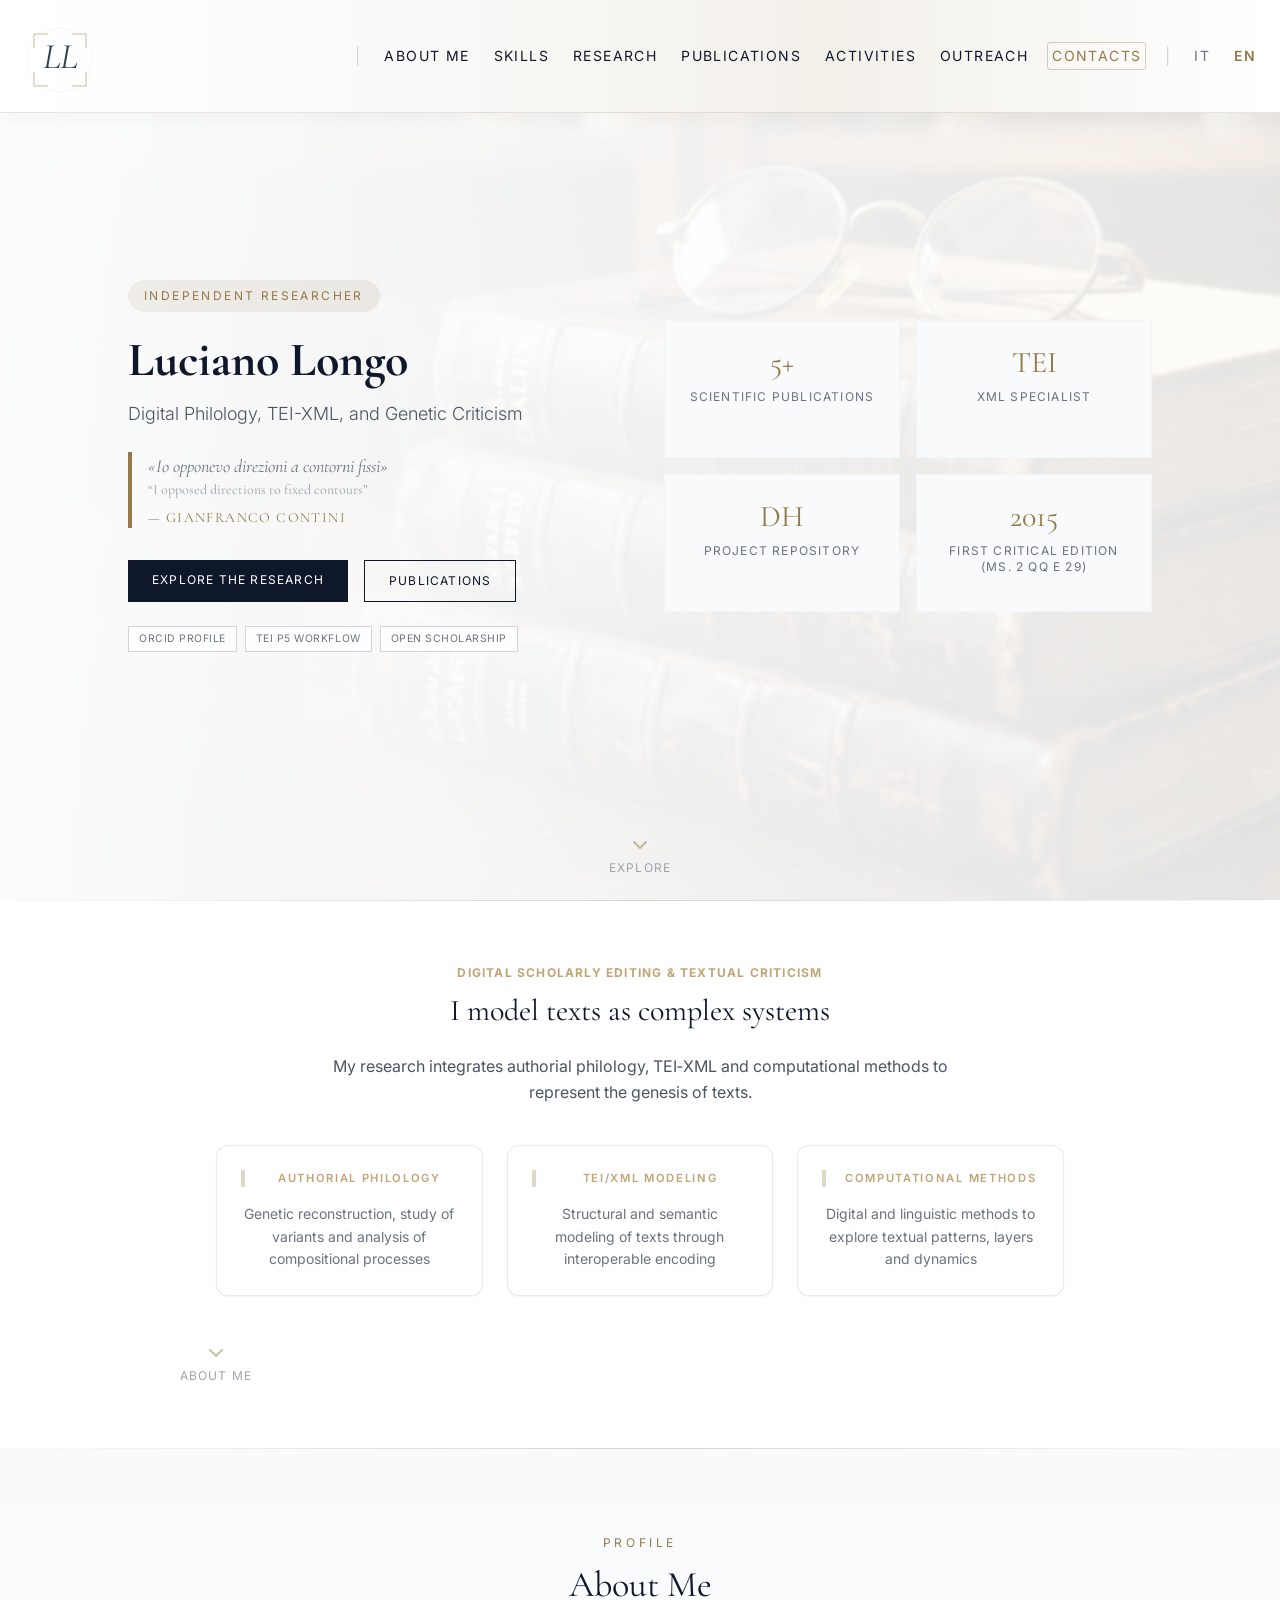
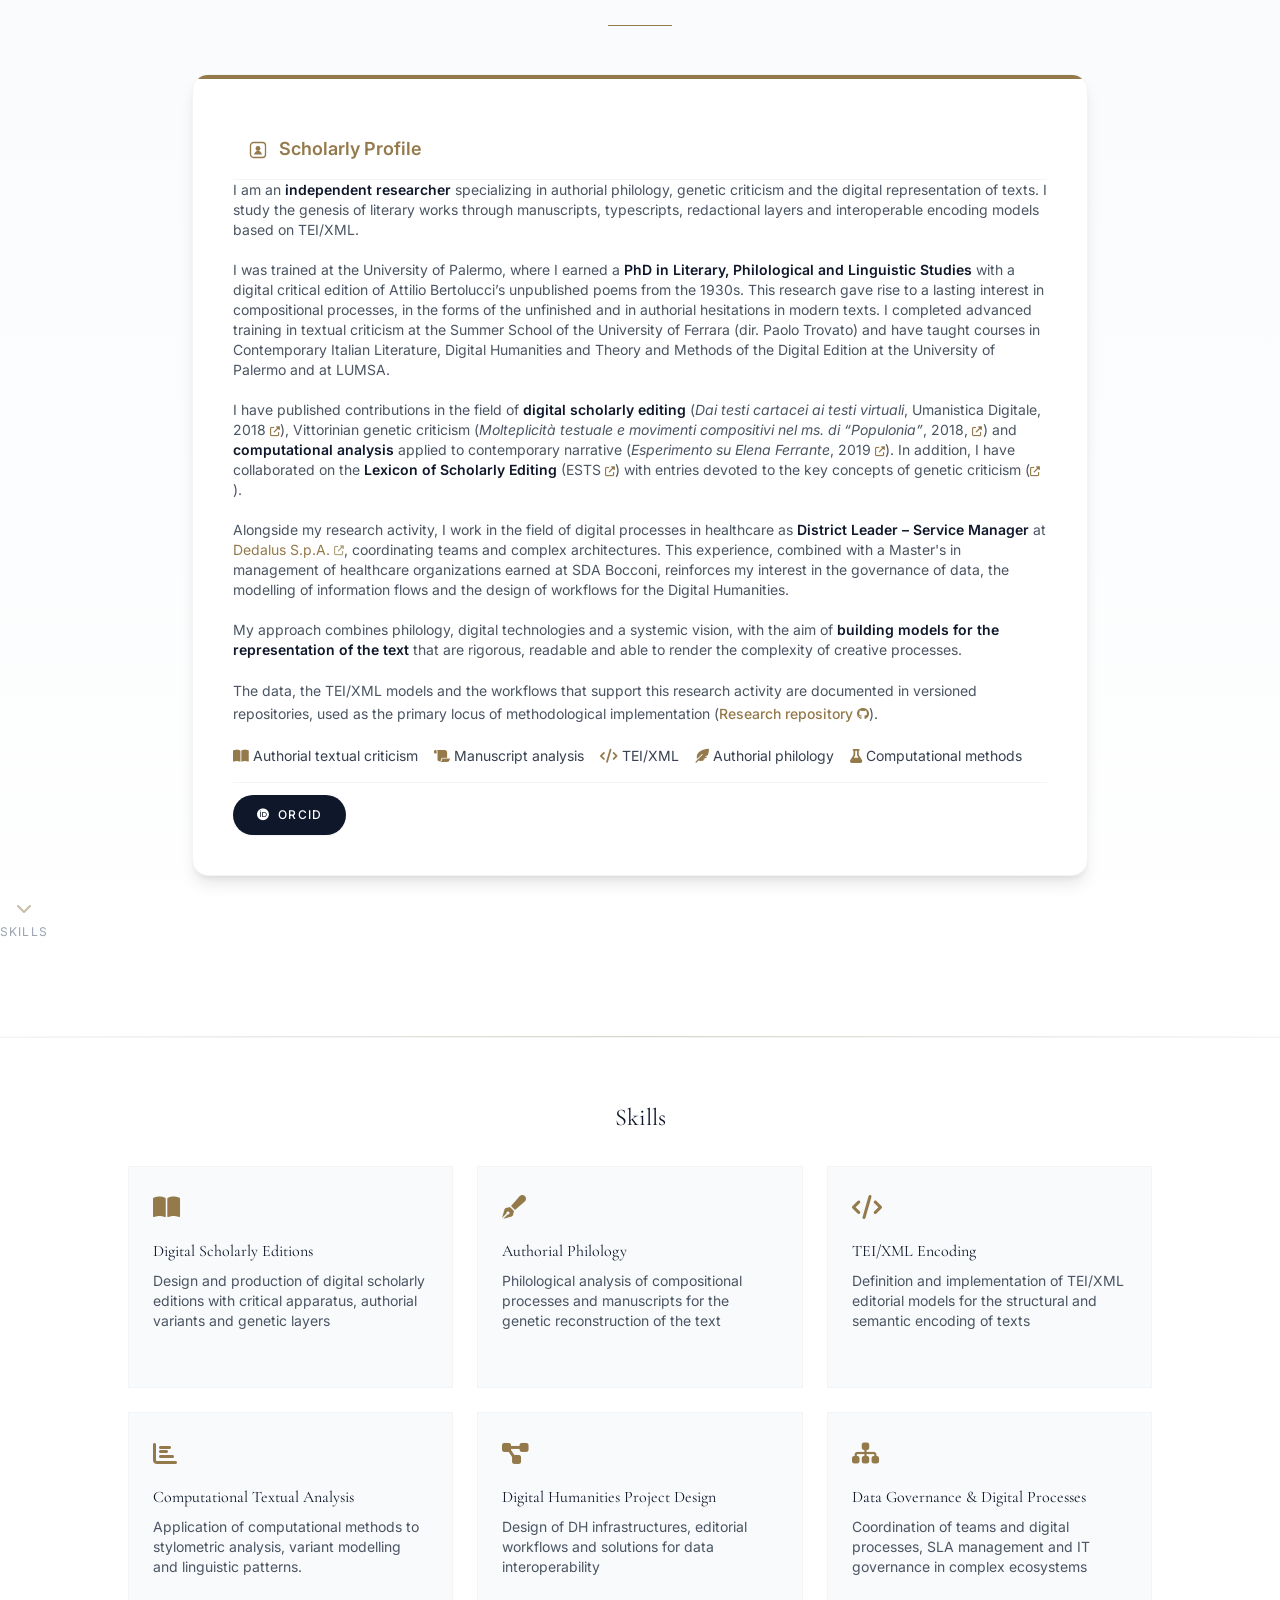
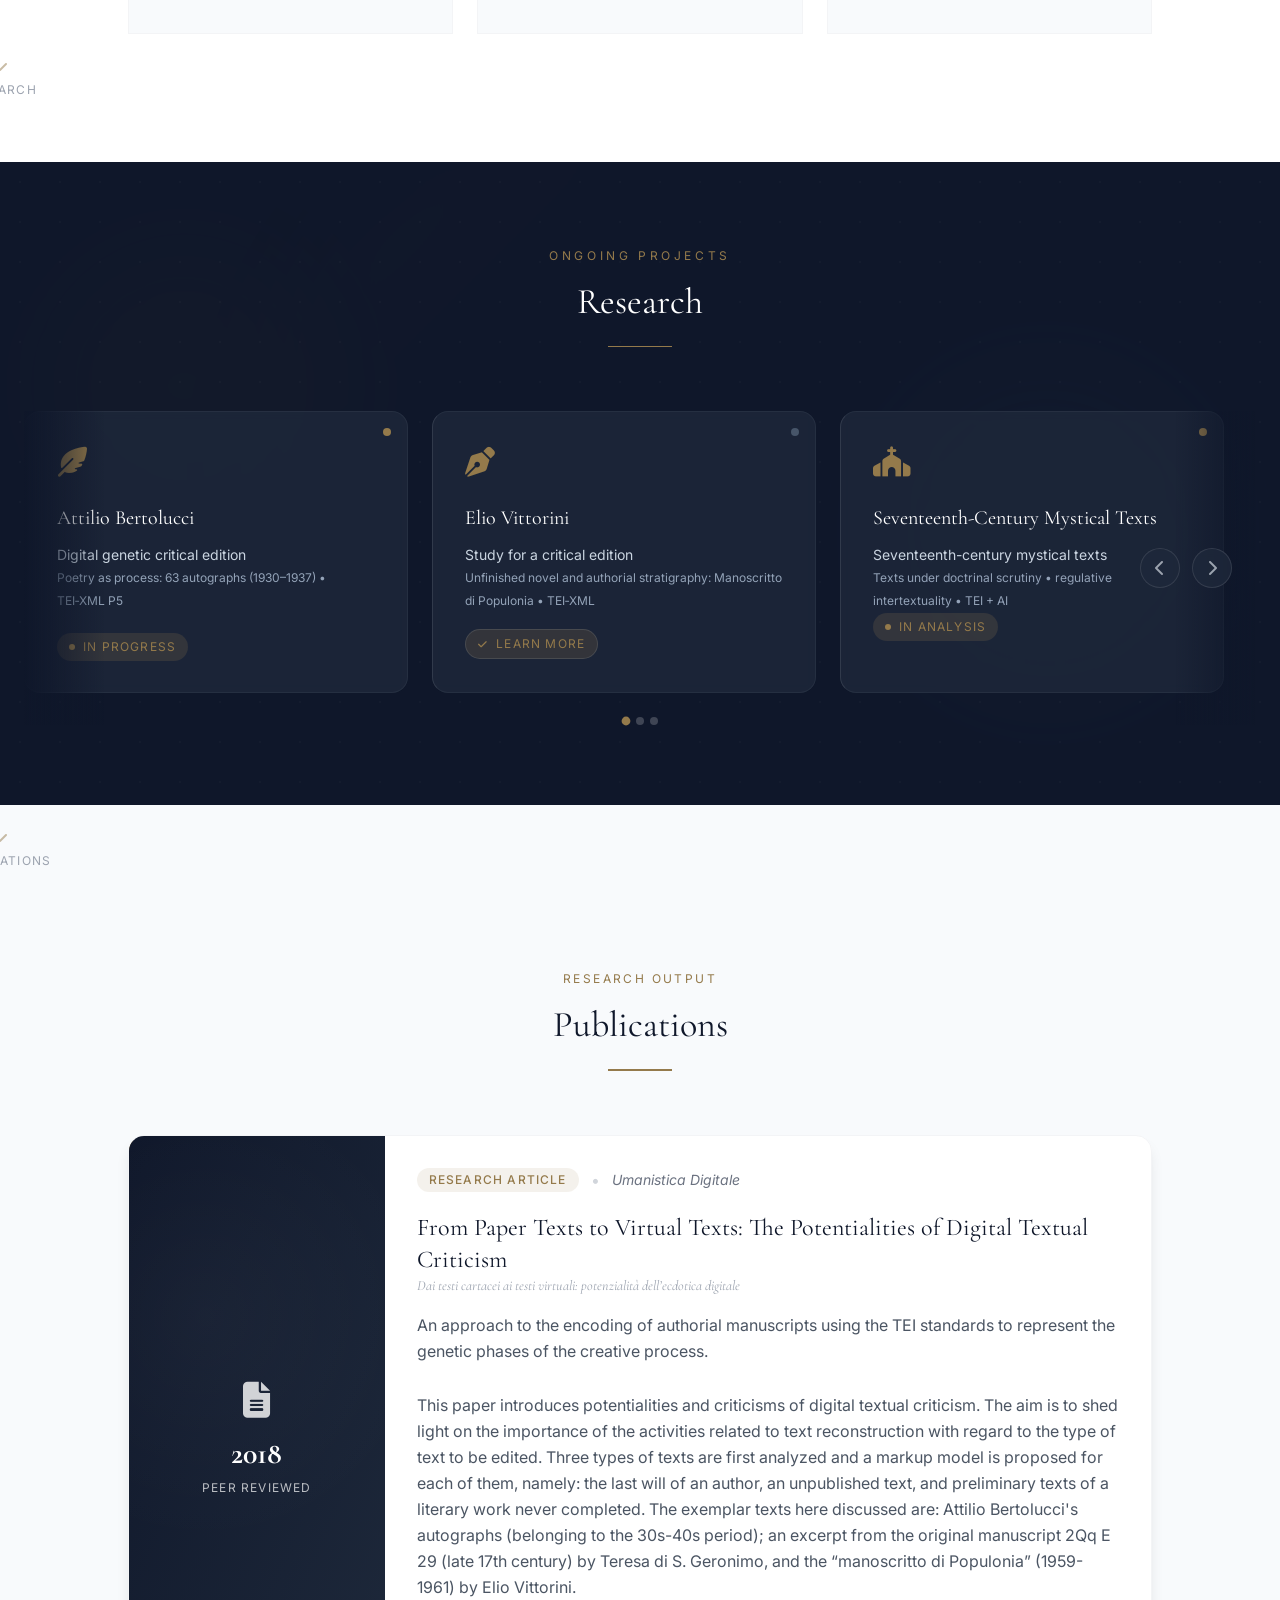
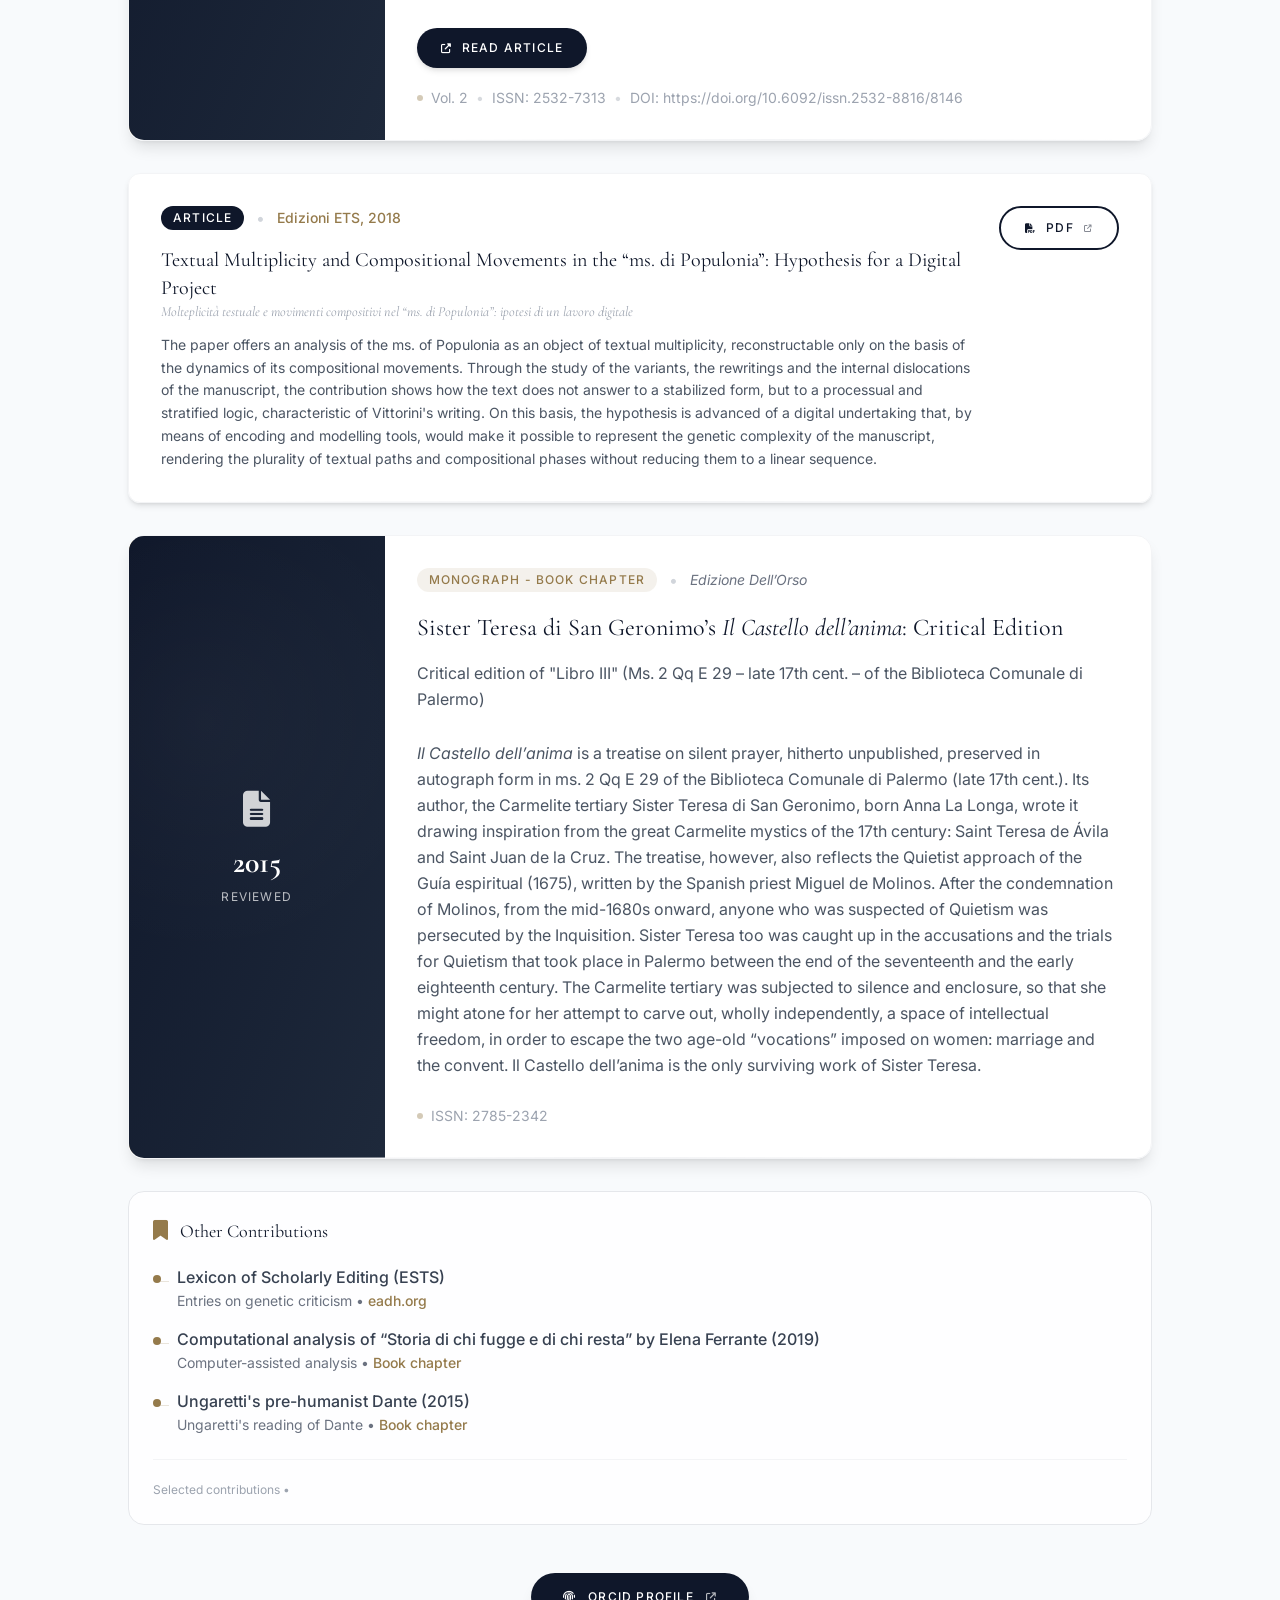
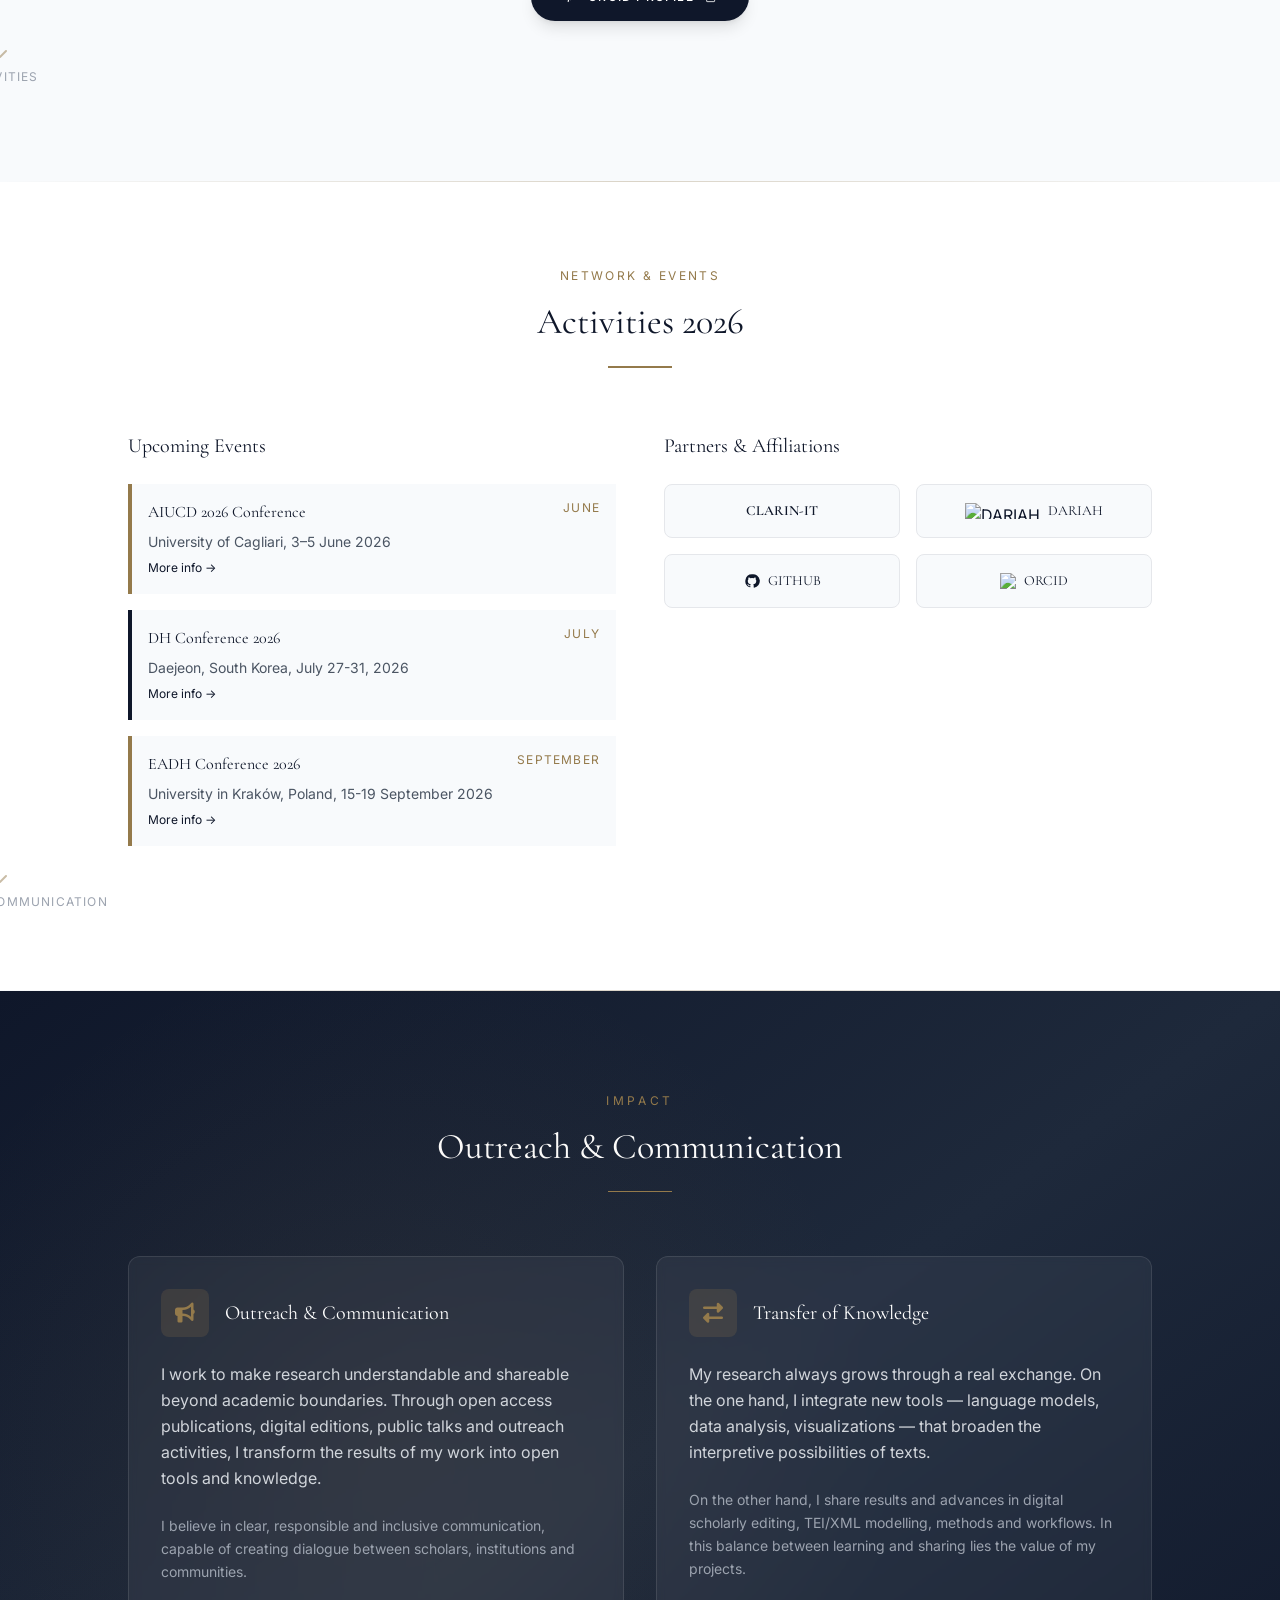
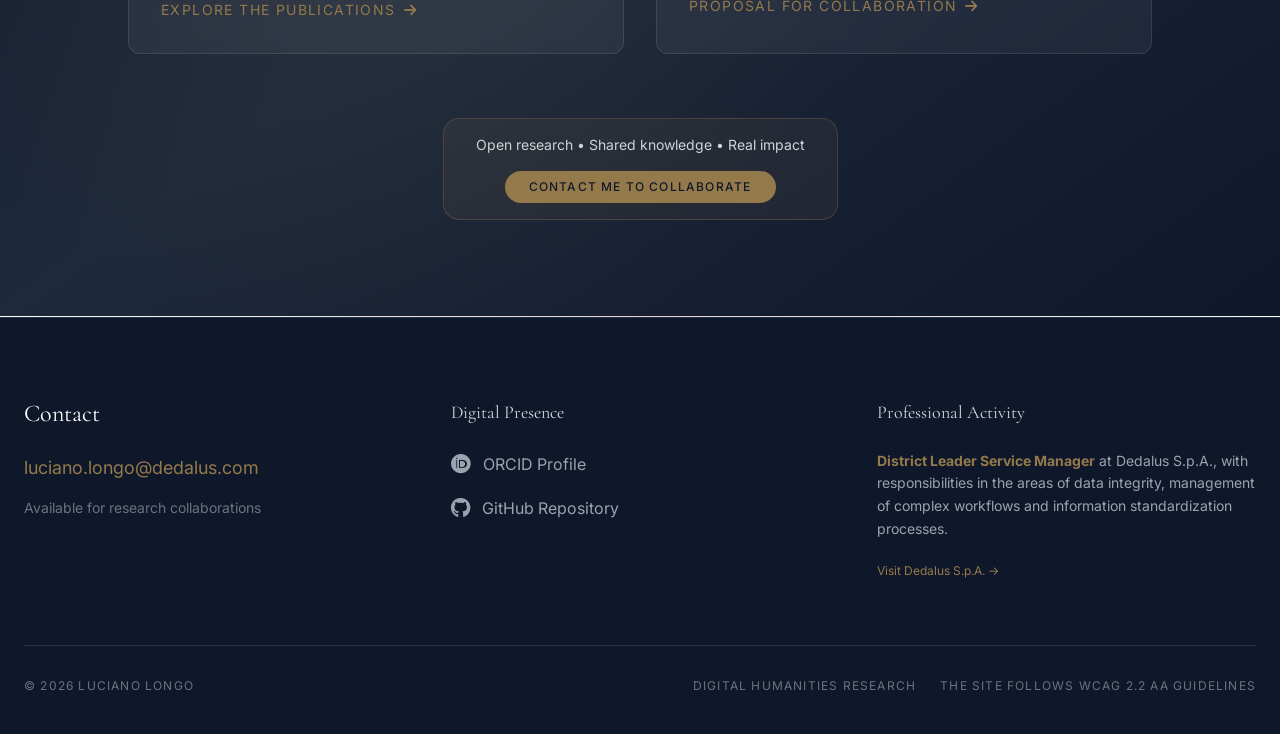
==== index.html @ 52b53ab6 "Rename index-en.html to index.html" ====
<!DOCTYPE html>
<html lang="en" class="no-js">

<head>
    <meta charset="UTF-8">
    <!-- SEO/SAIO Base Tags -->
    <meta name="robots" content="index, follow, max-snippet:-1, max-image-preview:large, max-video-preview:-1">
    <meta name="author" content="Luciano Longo">
    <meta name="language" content="en">
    <link rel="alternate" hreflang="it" href="https://luciano-longo77.github.io/it/">
    <link rel="alternate" hreflang="en" href="https://luciano-longo77.github.io/">
    <link rel="alternate" hreflang="x-default" href="https://luciano-longo77.github.io/">

    <meta name="viewport" content="width=device-width, initial-scale=1.0">

    <!-- Favicon / Theme -->
    <link rel="icon" href="favicon.svg" type="image/svg+xml">
    <link rel="icon" href="favicon.svg" sizes="any" type="image/svg+xml">
    <link rel="apple-touch-icon" href="favicon.svg">
    <link rel="manifest" href="site.webmanifest">
    <meta name="theme-color" content="#0f172a">

    <title>Luciano Longo | Digital Scholarly Editing & TEI/XML Research</title>
    <meta name="description"
        content="Independent researcher specializing in digital scholarly editing, genetic criticism, and TEI/XML encoding. Portfolio of research projects in Digital Humanities.">

    <!-- Open Graph / SAIO -->
    <meta property="og:type" content="website">
    <meta property="og:title" content="Luciano Longo | Digital Scholarly Editing & TEI/XML">
    <meta property="og:description"
        content="Independent Researcher in Digital Humanities, Genetic Criticism & TEI/XML Encoding">
    <meta property="og:image" content="https://luciano-longo77.github.io/banner.webp">
    <meta property="og:url" content="https://luciano-longo77.github.io/">
    <meta property="og:locale" content="en_US">
    <meta property="og:locale:alternate" content="it_IT">
    <meta property="og:site_name" content="Luciano Longo Portfolio">
    <meta name="twitter:card" content="summary_large_image">
    <meta name="twitter:title" content="Luciano Longo | Digital Scholarly Editing & TEI/XML">
    <meta name="twitter:description"
        content="Independent Researcher in Digital Humanities, Genetic Criticism & TEI/XML Encoding">
    <meta name="twitter:image" content="https://luciano-longo77.github.io/banner.webp">

    <script type="application/ld+json">
{
  "@context": "https://schema.org",
  "@type": "Person",

  "name": "Luciano Longo",
  "url": "https://luciano-longo77.github.io",
  "email": "luciano.longo@dedalus.com",
  "jobTitle": "Independent Researcher",

  "description": "Independent researcher specializing in digital scholarly editing, TEI/XML modeling, genetic criticism, computational philology, manuscript studies and Digital Humanities project design.",

  "affiliation": {
    "@type": "Organization",
    "name": "Dedalus S.p.A."
  },

  "alumniOf": [
    { "@type": "CollegeOrUniversity", "name": "Università degli Studi di Palermo" },
    { "@type": "CollegeOrUniversity", "name": "SDA Bocconi School of Management" },
    { "@type": "CollegeOrUniversity", "name": "Università degli Studi di Ferrara" }
  ],

  "sameAs": [
    "https://orcid.org/0009-0005-7557-7546",
    "https://github.com/luciano-longo77"
  ],

  "knowsAbout": [
    "Digital Scholarly Editing",
    "Genetic Criticism",
    "Authorial Philology",
    "Textual Variants Analysis",
    "Manuscript Studies",
    "Critical Apparatus Modeling",
    "Diplomatic Transcription",
    "TEI/XML Encoding",
    "TEI Customization (ODD)",
    "TEI Critical Apparatus Module",
    "Digital Philology",
    "Computational Philology",
    "Stemma Codicum Modeling",
    "Text Encoding Interoperability",
    "Textual Scholarship",
    "Textual Criticism",
    "Digital Humanities",
    "Scholarly Editing Workflow Design",
    "Knowledge Representation in Digital Humanities",
    "NLP for Literary Studies",
    "Stylometry",
    "Named Entity Recognition",
    "Topic Modeling",
    "Versioning and Genetic Paths",
    "Ontologies for Literary Analysis",
    "Data Governance",
    "Digital Preservation",
    "Scholarly Communication",
    "Open Science",
    "Research Data Management"
  ],

  "worksFor": {
    "@type": "Organization",
    "name": "Independent Research Portfolio",
    "url": "https://luciano-longo77.github.io"
  },

  "subjectOf": [
    {
      "@type": "CreativeWork",
      "name": "Digital Critical Edition of Attilio Bertolucci's unpublished poems (1930–1937)",
      "about": ["Genetic Criticism", "Poetic Manuscripts", "Authorial Variants", "TEI/XML Encoding"]
    },
    {
      "@type": "CreativeWork",
      "name": "Genetic study of Elio Vittorini's 'Populonia'",
      "about": ["Genetic Criticism", "Italian Literature", "Narrative Drafts", "Variant Analysis"]
    },
    {
      "@type": "CreativeWork",
      "name": "Digital Edition of 17th‑century mystical manuscripts",
      "about": ["Manuscript Studies", "Material Philology", "Glossa Systems", "Censorship Studies", "TEI Critical Apparatus"]
    },
    {
      "@type": "CreativeWork",
      "name": "Geocritical reconstruction of textual spaces in historical narratives",
      "about": ["Digital Mapping", "Geocriticism", "Spatial Humanities", "Semantic Modeling"]
    }
  ]
}
</script>
    <script type="application/ld+json">
{
  "@context": "https://schema.org",
  "@type": "WebSite",
  "name": "Luciano Longo – Digital Scholarly Editing",
  "url": "https://luciano-longo77.github.io",
  "publisher": {
    "@type": "Person",
    "name": "Luciano Longo",
    "url": "https://luciano-longo77.github.io"
  }
}
</script>

    <script type="application/ld+json">
{
  "@context": "https://schema.org",
  "@type": "WebPage",

  "@id": "https://luciano-longo77.github.io/#webpage",
  "url": "https://luciano-longo77.github.io/",

  "name": "Home — Luciano Longo",
  "description": "Homepage of Luciano Longo's portfolio, dedicated to digital scholarly editions, TEI/XML, genetic criticism, authorial philology, computational analysis and Digital Humanities.",

  "inLanguage": "en",

  "isPartOf": {
    "@type": "WebSite",
    "url": "https://luciano-longo77.github.io"
  },

  "about": [
    "Digital Scholarly Editing",
    "TEI/XML",
    "Genetic Criticism",
    "Computational Philology",
    "Digital Humanities"
  ]
}
</script>
    <script type="application/ld+json">
{
  "@context": "https://schema.org",
  "@type": "BreadcrumbList",
  "itemListElement": [
    {
      "@type": "ListItem",
      "position": 1,
      "name": "Home",
      "item": "https://luciano-longo77.github.io/"
    }
  ]
}
</script>
    <!-- Canonical -->
    <link rel="canonical" href="https://luciano-longo77.github.io/">

    <!-- Preconnect e risorse esterne -->
    <link rel="preconnect" href="https://fonts.googleapis.com">
    <link rel="preconnect" href="https://fonts.gstatic.com" crossorigin>
    <link rel="preconnect" href="https://cdnjs.cloudflare.com" crossorigin>

    <link
        href="https://fonts.googleapis.com/css2?family=Cormorant+Garamond:ital,wght@0,400;0,600;1,400&family=Inter:wght@300;400;500;600&display=swap"
        rel="stylesheet">
    <link rel="stylesheet" href="https://cdnjs.cloudflare.com/ajax/libs/font-awesome/6.4.0/css/all.min.css">
    <link rel="stylesheet" href="tailwind.css">
    <script src="script.js" defer></script>
    <link rel="stylesheet" href="styles.css">
</head>

<body class="bg-brand-50 text-brand-900 font-sans antialiased selection:bg-gold selection:text-white">
    <a href="#main-content" class="skip-link">Skip to main content</a>
    <header
        class="fixed w-full top-0 z-50 bg-gradient-to-r from-white via-brand-50 to-white/95 backdrop-blur-md border-b border-gray-100 transition-all duration-300"
        id="navbar">


        <div class="container mx-auto px-6 py-4 flex justify-between items-center">

            
                <a href="#presentation" class="logo-link" aria-label="Luciano Longo — Back to top">
                <div class="fade-in fade-in-1 flex justify-center pt-2">
                    <div class="logo-float">
                        <div class="logo-breathe logo-glow cursor-default group">
                            <svg width="72" height="72" viewBox="0 0 72 72"
                                class="transition-transform duration-700 group-hover:scale-105" role="img"
                                aria-label="Luciano Longo Logo">
                                <!-- Corner accents -->
                                <line x1="10" y1="10" x2="24" y2="10" stroke="#947a4b" stroke-width="0.5"
                                    class="stroke-draw" style="animation-delay: 0.35s;" />
                                <line x1="10" y1="10" x2="10" y2="24" stroke="#947a4b" stroke-width="0.5"
                                    class="stroke-draw" style="animation-delay: 0.45s;" />
                                <line x1="62" y1="10" x2="48" y2="10" stroke="#947a4b" stroke-width="0.5"
                                    class="stroke-draw" style="animation-delay: 0.55s;" />
                                <line x1="62" y1="10" x2="62" y2="24" stroke="#947a4b" stroke-width="0.5"
                                    class="stroke-draw" style="animation-delay: 0.65s;" />
                                <line x1="10" y1="62" x2="24" y2="62" stroke="#947a4b" stroke-width="0.5"
                                    class="stroke-draw" style="animation-delay: 0.75s;" />
                                <line x1="10" y1="62" x2="10" y2="48" stroke="#947a4b" stroke-width="0.5"
                                    class="stroke-draw" style="animation-delay: 0.85s;" />
                                <line x1="62" y1="62" x2="48" y2="62" stroke="#947a4b" stroke-width="0.5"
                                    class="stroke-draw" style="animation-delay: 0.95s;" />
                                <line x1="62" y1="62" x2="62" y2="48" stroke="#947a4b" stroke-width="0.5"
                                    class="stroke-draw" style="animation-delay: 1.05s;" />

                                <!-- LL Text (Ottimizzato per sfondo chiaro) -->
                                <text x="36" y="44" text-anchor="middle" font-family="'Cormorant Garamond', serif"
                                    font-style="italic" font-size="36" fill="#334155" letter-spacing="-0.02em"
                                    style="animation: gentleFade 0.9s 0.55s ease-out forwards;">
                                    LL
                                </text>
                                <circle cx="36" cy="36" r="32" fill="none" stroke="#947a4b" stroke-width="0.28"
                                    opacity="0.28" class="stroke-draw" style="animation-delay: 0.25s;" />
                            </svg>
                        </div>
                    </div>
                </div>
            </a>

            <!--Barra di navigazione-->
            <nav class="hidden md:flex space-x-6 items-center">
               <!-- <a href="entry/entry.html"
                    class="text-xs uppercase tracking-widest text-gray-400 hover:text-gold transition-colors flex items-center gap-2">
                    <i class="fas fa-arrow-left"></i> Enter
                </a> -->
                <span class="text-gray-300">|</span>
                <a href="#chi-sono"
                    class="text-sm uppercase tracking-widest text-brand-900 hover:text-gold transition-colors lux-link">About
                    Me</a>
                <a href="#competenze"
                    class="text-sm uppercase tracking-widest text-gray-600 hover:text-gold transition-colors lux-link">Skills</a>
                <a href="#ricerca"
                    class="text-sm uppercase tracking-widest text-gray-600 hover:text-gold transition-colors lux-link">Research</a>
                <a href="#pubblicazioni"
                    class="text-sm uppercase tracking-widest text-gray-600 hover:text-gold transition-colors lux-link">Publications</a>
                <a href="#attivita"
                    class="text-sm uppercase tracking-widest text-gray-600 hover:text-gold transition-colors lux-link">Activities</a>
                <a href="#outreach"
                    class="text-sm uppercase tracking-widest text-gray-600 hover:text-gold transition-colors lux-link">Outreach</a>

                <a href="#contatti"
                    class="text-sm uppercase tracking-widest nav-contact-outline transition-all">Contacts</a>

                <span class="text-gray-300" aria-hidden="true">|</span>
                <a href="/it/" hreflang="it"
                    class="text-sm uppercase tracking-widest text-gray-500 hover:text-gold transition-colors">IT</a>
                <span class="text-sm uppercase tracking-widest text-gold font-semibold"
                    aria-current="true">EN</span>

            </nav>
            <button id="mobile-menu-btn" class="md:hidden text-brand-900 focus:outline-none" aria-label="Open menu"
                aria-expanded="false">
                <i class="fas fa-bars text-xl"></i>
            </button>
        </div>
        <div id="mobile-menu" class="hidden md:hidden bg-white border-t border-gray-200 absolute w-full">
            <div class="flex flex-col px-6 py-4 space-y-4">
               <!-- <a href="entry/entry.html" class="text-gray-500 hover:text-gold mobile-link flex items-center gap-2">
                    <i class="fas fa-arrow-left text-xs"></i> Pagina introduttiva
                </a> -->
                <a href="#chi-sono" class="text-gray-600 hover:text-gold mobile-link">About Me</a>
                <a href="#competenze" class="text-gray-600 hover:text-gold mobile-link">Skills</a>
                <a href="#ricerca" class="text-gray-600 hover:text-gold mobile-link">Research</a>
                <a href="#pubblicazioni" class="text-gray-600 hover:text-gold mobile-link">Publications</a>
                <a href="#attivita" class="text-gray-600 hover:text-gold mobile-link">Activities</a>
                <a href="#contatti" class="text-gray-600 hover:text-gold mobile-link">Contacts</a>
                <div class="flex gap-4 pt-3 border-t border-gray-100 mt-1">
                    <a href="/it/" hreflang="it" class="text-gray-500 hover:text-gold uppercase text-sm tracking-widest">IT</a>
                    <span class="text-gold font-semibold uppercase text-sm tracking-widest">EN</span>
                </div>
            </div>
        </div>
    </header>

    <main id="main-content">
        <section id="presentation"
            class="relative min-h-[65vh] flex items-center justify-center pt-24 pb-12 overflow-hidden"
            style="background: linear-gradient(to right, rgba(248,250,252,0.95) 0%, rgba(248,250,252,0.75) 40%, rgba(248,250,252,0.4) 100%), url('../banner.webp'), url('../banner.svg'); background-size: cover; background-position: center 35%; background-repeat: no-repeat;">
            <div class="absolute inset-0 bg-white/80 backdrop-blur-[1px] z-0"></div>
            <div class="max-w-5xl mx-auto">
                <div class="grid md:grid-cols-2 gap-12 items-center">
                    <div class="animate-fade-in-up">
                        <div
                            class="inline-block px-4 py-2 bg-gold/10 text-gold text-xs uppercase tracking-[0.2em] mb-6 rounded-full">
                            Independent Researcher
                        </div>
                        <h1 class="text-4xl md:text-5xl font-serif font-bold text-brand-900 mb-4">
                            Luciano Longo
                        </h1>
                        <p class="text-lg text-gray-600 font-light mb-6">
                            Digital Philology, TEI-XML, and Genetic Criticism
                        </p>
                        <blockquote class="text-gray-500 font-serif italic text-lg mb-8 border-l-4 border-gold pl-4">
                            «Io opponevo direzioni a contorni fissi»
                            <span class="block text-sm not-italic normal-case tracking-normal text-gray-400 mt-1">“I opposed directions to fixed contours”</span>
                            <cite class="block text-sm text-gold mt-2 not-italic uppercase tracking-widest">
                                — Gianfranco Contini
                            </cite>
                        </blockquote>
                        <div class="flex flex-wrap gap-4">
                            <a href="#ricerca"
                                class="px-6 py-3 bg-brand-900 text-white hover:bg-gold transition-all duration-300 uppercase tracking-widest text-xs">
                                Explore the research
                            </a>
                            <a href="#pubblicazioni"
                                class="px-6 py-3 border border-brand-900 text-brand-900 hover:bg-brand-900 hover:text-white transition-all duration-300 uppercase tracking-widest text-xs">
                                Publications
                            </a>
                        </div>
                        <div
                            class="mt-6 flex flex-wrap items-center gap-2 text-[0.65rem] uppercase tracking-wider text-gray-500">
                            <span class="px-2.5 py-1 border border-gray-300 bg-white/75">ORCID Profile</span>
                            <span class="px-2.5 py-1 border border-gray-300 bg-white/75">TEI P5 Workflow</span>
                            <span class="px-2.5 py-1 border border-gray-300 bg-white/75">Open scholarship</span>
                        </div>
                    </div>
                    <div class="grid grid-cols-2 gap-4 animate-fade-in-up" style="animation-delay: 0.2s;">
                        <div
                            class="group bg-brand-50 p-6 text-center border border-gray-100 transition-all duration-300 card-dinamica-float">
                            <div class="text-3xl font-serif text-gold mb-2">5+</div>
                            <div class="text-xs uppercase tracking-widest text-gray-500 mb-3">Scientific
                                publications</div>
                            <span
                                class="text-xs font-medium text-goldLight block mt-2 opacity-0 translate-y-1 group-hover:opacity-100 group-hover:translate-y-0 transition-all duration-300 ease-[var(--transition-smooth)] cursor-pointer">

                                <a href="https://orcid.org/0009-0005-7557-7546" target="_blank">Learn more →</a>
                            </span>
                        </div>
                        <div
                            class="bg-brand-50 p-6 text-center border border-gray-100 transition-all duration-300 card-dinamica-glow">
                            <div class="text-3xl font-serif text-gold mb-2">TEI</div>
                            <div class="text-xs uppercase tracking-widest text-gray-500">XML Specialist</div>
                        </div>

                        <div
                            class="group bg-brand-50 p-6 text-center border border-gray-100 transition-all duration-300 card-dinamica-float">
                            <div class="text-3xl font-serif text-gold mb-2">DH</div>
                            <div class="text-xs uppercase tracking-widest text-gray-500 mb-3">Project repository
                            </div>
                            <span
                                class="text-xs font-medium text-goldLight block mt-2 opacity-0 translate-y-1 group-hover:opacity-100 group-hover:translate-y-0 transition-all duration-300 ease-[var(--transition-smooth)] cursor-pointer">

                                <a href="https://github.com/luciano-longo77" target="_blank"
                                    title="Research repository: data, TEI/XML and editorial workflow">
                                    <i class="fab fa-github"></i> Learn more →</a>
                            </span>
                        </div>

                        <div
                            class="group bg-brand-50 p-6 text-center border border-gray-100 transition-all duration-300 card-dinamica-float cursor-pointer">
                            <div class="text-3xl font-serif text-gold mb-2">2015</div>
                            <div class="text-xs uppercase tracking-widest text-gray-500 mb-3">

                                First critical edition (ms. 2 Qq E 29)
                            </div>
                            <!--  <span
                                class="text-xs font-medium text-[var(--gold-light)] block mt-2 opacity-0 translate-y-1 group-hover:opacity-100 group-hover:translate-y-0 transition-all duration-300 ease-[var(--transition-smooth)]">
                                Approfondisci →
                            </span> -->
                        </div>
                    </div>

                </div>
            </div>
            <span
                class="absolute bottom-6 left-1/2 transform -translate-x-1/2 flex flex-col items-center animate-bounce">
                <i class="fas fa-chevron-down text-gold/50"></i>
                <a href="#brand-synthesis"
                    class="text-xs text-gray-400 tracking-widest uppercase mt-2 hover:text-slate-900 transition-colors">
                    Explore
                </a>
            </span>
        </section>

        <div class="h-px w-full bg-gradient-to-r from-transparent via-gold/30 to-transparent"></div>
        <section id="brand-synthesis" class="py-16 bg-white">
            <div class="max-w-4xl mx-auto px-6 text-center">
                <p class="text-xs font-bold tracking-widest uppercase text-goldLight mb-3">
                    Digital Scholarly Editing & Textual Criticism
                </p>
                <h2 class="text-2xl md:text-3xl font-serif text-slate-900 mb-6">
                    I model texts as complex systems
                </h2>
                <p class="text-gray-600 leading-relaxed text-base max-w-2xl mx-auto mb-10">
                    My research integrates authorial philology, TEI‑XML and computational methods to represent the
                    genesis of texts.
                </p>

                <div class="grid md:grid-cols-3 gap-6 mb-12">
                    <!-- Pillar 1 -->
                    <div
                        class="group p-6 bg-white border border-gray-200/80 rounded-xl shadow-sm hover:shadow-lg hover:border-gold/60 hover:-translate-y-0.5 transition-all duration-300 ease-out">
                        <div class="border-l-4 border-l-gold/30 pl-4 mb-4">
                            <h3 class="text-[0.7rem] font-semibold uppercase tracking-[0.15em] text-goldLight mb-1">
                                Authorial Philology
                            </h3>
                        </div>
                        <p class="text-sm text-gray-500 leading-relaxed">
                            Genetic reconstruction, study of variants and analysis of compositional processes
                        </p>
                    </div>

                    <!-- Pillar 2 -->
                    <div
                        class="group p-6 bg-white border border-gray-200/80 rounded-xl shadow-sm hover:shadow-lg hover:border-gold/60 hover:-translate-y-0.5 transition-all duration-300 ease-out">
                        <div class="border-l-4 border-l-gold/30 pl-4 mb-4">
                            <h3 class="text-[0.7rem] font-semibold uppercase tracking-[0.15em] text-goldLight mb-1">
                                TEI/XML Modeling
                            </h3>
                        </div>
                        <p class="text-sm text-gray-500 leading-relaxed">
                            Structural and semantic modeling of texts through interoperable encoding
                        </p>
                    </div>

                    <!-- Pillar 3 -->
                    <div
                        class="group p-6 bg-white border border-gray-200/80 rounded-xl shadow-sm hover:shadow-lg hover:border-gold/60 hover:-translate-y-0.5 transition-all duration-300 ease-out">
                        <div class="border-l-4 border-l-gold/30 pl-4 mb-4">
                            <h3 class="text-[0.7rem] font-semibold uppercase tracking-[0.15em] text-goldLight mb-1">
                                Computational Methods
                            </h3>
                        </div>
                        <p class="text-sm text-gray-500 leading-relaxed">
                            Digital and linguistic methods to explore textual patterns, layers and dynamics
                        </p>
                    </div>
                </div>

                <span class="bottom-6 left-1/2 transform -translate-x-1/2 flex flex-col items-center animate-bounce">
                    <i class="fas fa-chevron-down text-gold/50"></i>
                    <a href="#chi-sono"
                        class="text-xs text-gray-400 tracking-widest uppercase mt-2 hover:text-slate-900 transition-colors">
                        About me
                    </a>
                </span>
            </div>
        </section>

        <div class="h-px w-full bg-gradient-to-r from-transparent via-gold/30 to-transparent"></div>

        <!-- Scientific Profile -->
        <section id="chi-sono" class="pt-16 pb-24 bg-gradient-to-b from-brand-50 to-white">
            <div class="container mx-auto px-6">
                <div class="max-w-4xl mx-auto">
                    <div class="text-center mb-12">
                        <span class="text-gold uppercase tracking-[0.3em] text-xs">Profile</span>
                        <h2 class="text-4xl font-serif text-brand-900 mt-3">About Me</h2>
                        <div class="w-16 h-px bg-gold mx-auto mt-5"></div>
                    </div>

                    <article
                        class="bg-white rounded-2xl shadow-lg border border-gray-100 overflow-hidden hover:shadow-2xl hover:border-gold/50 transition-all duration-300">
                        <div class="h-1 bg-gold"></div>
                        <div class="p-8 md:p-10">
                            <h3 class="text-lg font-semibold p-4 border-b border-gray-100 text-[#947A4B]">
                                <svg width="18" height="18" viewBox="0 0 24 24" fill="none"
                                    xmlns="http://www.w3.org/2000/svg" class="inline-block mr-2 aria-hidden=" true">
                                    <rect x="2" y="2" width="20" height="20" rx="4" stroke="#947A4B"
                                        stroke-width="1.8" />
                                    <circle cx="12" cy="10" r="3.2" fill="#947A4B" />
                                    <path d="M6.5 18c1.2-3.2 3-5 5.5-5s4.3 1.8 5.5 5" fill="#947A4B" />
                                </svg>
                                Scholarly Profile
                            </h3>

                            <!-- Content -->
                            <div class="text-gray-700 leading-relaxed space-y-5">
                                <p class="text-gray-600 text-sm">
                                    I am an <strong class="text-brand-900 font-semibold">independent
                                        researcher</strong> specializing in authorial philology, genetic
                                    criticism and the digital representation of texts. I study the genesis of literary
                                    works through manuscripts, typescripts, redactional layers and
                                    interoperable encoding models based on TEI/XML.</p>
                                <p class="text-gray-600 text-sm">
                                    I was trained at the University of Palermo, where I earned a
                                    <strong class="text-brand-900 font-semibold">PhD in Literary,
                                        Philological and Linguistic Studies</strong> with a digital critical edition
                                    of Attilio Bertolucci’s unpublished
                                    poems from the 1930s. This research gave rise to a lasting
                                    interest in compositional processes, in the forms of the unfinished and in
                                    authorial hesitations in modern texts. I completed advanced training in textual
                                    criticism at the Summer School of the University of Ferrara (dir. Paolo Trovato) and
                                    have taught courses in Contemporary Italian Literature, Digital Humanities and Theory and
                                    Methods of the Digital Edition at the University of Palermo and at LUMSA.
                                </p>
                                <p class="text-gray-600 text-sm">
                                    I have published contributions in the field of <strong
                                        class="text-brand-900 font-semibold">digital scholarly editing</strong>
                                    (<em lang="it">Dai testi cartacei ai testi virtuali</em>,
                                    Umanistica Digitale, 2018
                                    <a href="https://umanisticadigitale.unibo.it/article/view/8146" target="_blank"
                                        rel="noopener noreferrer"
                                        class="inline-flex items-center gap-1 text-gold hover:text-brand-900 text-xs tracking-wide">
                                        <i class="fas fa-external-link-alt text-[10px]"></i>
                                    </a>),
                                    Vittorinian genetic criticism (<em lang="it">Molteplicità testuale e movimenti compositivi nel ms. di “Populonia”</em>, 2018, <a
                                        href="https://www.edizioniets.com/priv_file_libro/3501.pdf" target="_blank"
                                        rel="noopener noreferrer"
                                        class="inline-flex items-center gap-1 text-gold hover:text-brand-900 text-xs tracking-wide">
                                        <i class="fas fa-external-link-alt text-[10px]"></i>
                                    </a>) and <strong class="text-brand-900 font-semibold">computational
                                        analysis</strong> applied to
                                    contemporary narrative (<em lang="it">Esperimento su Elena Ferrante</em>, 2019
                                    <a href="https://www.progettoblio.com/wp-content/uploads/2021/06/AA.VV_.-Incontro-con-Elena-Ferrante-a-cura-di-La-Monaca-Perrone-Palermo-University-Press-2019-Mele.pdf"
                                        target="_blank" rel="noopener noreferrer"
                                        class="inline-flex items-center gap-1 text-gold hover:text-brand-900 text-xs tracking-wide">
                                        <i class="fas fa-external-link-alt text-[10px]"></i>
                                    </a>). In addition, I have collaborated on the <strong class="text-brand-900 font-semibold">
                                        Lexicon of Scholarly
                                        Editing
                                    </strong>
                                    (ESTS <a href="https://eadh.org/projects/lexicon-scholarly-editing" target="_blank"
                                        rel="noopener noreferrer"
                                        class="inline-flex items-center gap-1 text-gold hover:text-brand-900 text-xs tracking-wide">
                                        <i class="fas fa-external-link-alt text-[10px]"></i>
                                    </a>) with entries devoted to the key concepts of genetic criticism
                                    (<a href="https://fontegaia.hypotheses.org/1110" target="_blank"
                                        rel="noopener noreferrer"
                                        class="inline-flex items-center gap-1 text-gold hover:text-brand-900 text-xs tracking-wide">
                                        <i class="fas fa-external-link-alt text-[10px]"></i>
                                    </a>).
                                </p>
                                <p class="text-gray-600 text-sm">
                                    Alongside my research activity, I work in the field of digital processes in healthcare
                                    as <strong class="text-brand-900 font-semibold">District Leader – Service
                                        Manager</strong> at
                                    <a href="https://www.dedalus.com/italy/it/" target="_blank"
                                        rel="noopener noreferrer"
                                        class="inline-flex items-center gap-1 text-gold hover:text-brand-900 transition-colors text-sm">
                                        Dedalus S.p.A.
                                        <i class="fas fa-external-link-alt text-[10px] opacity-70"></i>
                                    </a>, coordinating teams and
                                    complex architectures. This experience, combined with a Master's in management of
                                    healthcare organizations earned at SDA Bocconi, reinforces my interest in the
                                    governance of data, the modelling of information flows and the design of
                                    workflows for the Digital Humanities.
                                </p>
                                <p class="text-gray-600 text-sm">
                                    My approach combines philology, digital
                                    technologies and a systemic vision, with the aim of <strong
                                        class="text-brand-900 font-semibold">
                                        building models for the
                                        representation of the text
                                    </strong> that are rigorous, readable and able to render the complexity
                                    of creative processes.
                                </p>
                                <p class="text-gray-600 text-sm mt-4 leading-relaxed">
                                    The data, the TEI/XML models and the workflows that support this research activity
                                    are documented in versioned repositories, used as the primary locus
                                    of methodological implementation (<a href="https://github.com/luciano-longo77"
                                        target="_blank"
                                        class="text-gold hover:text-brand-900 inline-flex items-center gap-1 font-medium">
                                        Research repository
                                        <i class="fab fa-github text-xs"></i>
                                    </a>).
                                </p>
                                <p class="flex flex-wrap items-center gap-4 text-gray-700 text-sm mt-4">
                                    <span class="flex items-center gap-1 hover:text-gold transition-colors">
                                        <i class="fas fa-book-open text-gold"></i>
                                        Authorial textual criticism
                                    </span>
                                    <span class="flex items-center gap-1 hover:text-gold transition-colors">
                                        <i class="fas fa-scroll text-gold"></i>
                                        Manuscript analysis
                                    </span>

                                    <span class="flex items-center gap-1 hover:text-gold transition-colors">
                                        <i class="fas fa-code text-gold"></i>
                                        TEI/XML
                                    </span>

                                    <span class="flex items-center gap-1 hover:text-gold transition-colors">
                                        <i class="fas fa-feather-alt text-gold"></i>
                                        Authorial philology
                                    </span>

                                    <span class="flex items-center gap-1 hover:text-gold transition-colors">
                                        <i class="fas fa-flask text-gold"></i>
                                        Computational methods
                                    </span>
                                </p>

                            </div>
                            <div class="mt-4 pt-3 border-t border-gray-100">
                                <a href="https://orcid.org/0009-0005-7557-7546" target="_blank"
                                    rel="noopener noreferrer"
                                    class="inline-flex items-center gap-2 px-6 py-3 bg-brand-900 text-white hover:bg-gold transition-all duration-300 rounded-full uppercase tracking-widest text-xs font-medium shadow-sm hover:shadow-md">
                                    <i class="fab fa-orcid"></i> ORCID
                                </a>
                            </div>
                        </div>

                    </article>

                </div>
                <br>
                <span class="bottom-6 left-1/2 transform -translate-x-1/2 flex flex-col items-center animate-bounce">
                    <i class="fas fa-chevron-down text-gold/50"></i>
                    <a href="#competenze"
                        class="text-xs text-gray-400 tracking-widest uppercase mt-2 hover:text-slate-900 transition-colors">
                        Skills
                    </a>
                </span>
            </div>

        </section>

        <div class="h-px w-full bg-gradient-to-r from-transparent via-gold/30 to-transparent"></div>
        <!-- Core Competencies -->
        <section id="competenze" class="py-16 bg-white border-t border-gray-100 relative">
            <div class="container mx-auto px-6">
                <h2 class="text-2xl font-serif text-brand-900 mb-8 text-center">Skills</h2>

                <div class="grid md:grid-cols-3 gap-6 max-w-5xl mx-auto">
                    <!-- Card 1 -->
                    <div onclick="openModal('modal-edizioni')"
                        class="p-6 bg-brand-50 border border-gray-100 hover:border-gold hover:shadow-lg transition-all duration-300 cursor-pointer group">
                        <i
                            class="fas fa-book-open text-gold text-2xl mb-4 group-hover:scale-110 transition-transform"></i>
                        <h3 class="font-serif text-brand-900 mb-2">Digital Scholarly Editions</h3>
                        <p class="text-gray-600 text-sm">Design and production of digital scholarly editions
                            with critical apparatus, authorial variants and genetic layers</p>
                        <span
                            class="text-gold text-xs mt-4 block opacity-0 group-hover:opacity-100 transition-opacity">Learn more
                            →</span>
                    </div>

                    <!-- Card 2 -->
                    <div onclick="openModal('modal-filologia')"
                        class="p-6 bg-brand-50 border border-gray-100 hover:border-gold hover:shadow-lg transition-all duration-300 cursor-pointer group">
                        <i
                            class="fas fa-pen-fancy text-gold text-2xl mb-4 group-hover:scale-110 transition-transform"></i>
                        <h3 class="font-serif text-brand-900 mb-2">Authorial Philology</h3>
                        <p class="text-gray-600 text-sm">Philological analysis of compositional processes and manuscripts
                            for the genetic reconstruction of the text</p>
                        <span
                            class="text-gold text-xs mt-4 block opacity-0 group-hover:opacity-100 transition-opacity">Learn more
                            →</span>
                    </div>

                    <!-- Card 3 -->
                    <div onclick="openModal('modal-tei')"
                        class="p-6 bg-brand-50 border border-gray-100 hover:border-gold hover:shadow-lg transition-all duration-300 cursor-pointer group">
                        <i class="fas fa-code text-gold text-2xl mb-4 group-hover:scale-110 transition-transform"></i>
                        <h3 class="font-serif text-brand-900 mb-2">TEI/XML Encoding</h3>
                        <p class="text-gray-600 text-sm">Definition and implementation of TEI/XML editorial models for
                            the structural and semantic encoding of texts</p>
                        <span
                            class="text-gold text-xs mt-4 block opacity-0 group-hover:opacity-100 transition-opacity">Learn more
                            →</span>
                    </div>

                    <!-- Card 4 -->
                    <div onclick="openModal('modal-analisi')"
                        class="p-6 bg-brand-50 border border-gray-100 hover:border-gold hover:shadow-lg transition-all duration-300 cursor-pointer group">
                        <i
                            class="fas fa-chart-bar text-gold text-2xl mb-4 group-hover:scale-110 transition-transform"></i>
                        <h3 class="font-serif text-brand-900 mb-2">Computational Textual Analysis</h3>
                        <p class="text-gray-600 text-sm">Application of computational methods to stylometric analysis,
                            variant modelling and linguistic patterns.</p>
                        <span
                            class="text-gold text-xs mt-4 block opacity-0 group-hover:opacity-100 transition-opacity">Learn more
                            →</span>
                    </div>

                    <!-- Card 5 -->
                    <div onclick="openModal('modal-dh')"
                        class="p-6 bg-brand-50 border border-gray-100 hover:border-gold hover:shadow-lg transition-all duration-300 cursor-pointer group">
                        <i
                            class="fas fa-project-diagram text-gold text-2xl mb-4 group-hover:scale-110 transition-transform"></i>
                        <h3 class="font-serif text-brand-900 mb-2">Digital Humanities Project Design</h3>
                        <p class="text-gray-600 text-sm">Design of DH infrastructures, editorial workflows and
                            solutions for data interoperability</p>
                        <span
                            class="text-gold text-xs mt-4 block opacity-0 group-hover:opacity-100 transition-opacity">Learn more
                            →</span>
                    </div>

                    <!-- Card 6 -->
                    <div onclick="openModal('modal-governance')"
                        class="p-6 bg-brand-50 border border-gray-100 hover:border-gold hover:shadow-lg transition-all duration-300 cursor-pointer group">
                        <i
                            class="fas fa-sitemap text-gold text-2xl mb-4 group-hover:scale-110 transition-transform"></i>
                        <h3 class="font-serif text-brand-900 mb-2">Data Governance & Digital Processes</h3>
                        <p class="text-gray-600 text-sm">Coordination of teams and digital processes,
                            SLA management and IT governance in complex ecosystems</p>
                        <span
                            class="text-gold text-xs mt-4 block opacity-0 group-hover:opacity-100 transition-opacity">Learn more
                            →</span>
                    </div>
                </div>
            </div>

            <!-- MODALS STRUCTURE -->

            <!-- Modal 1: Edizioni -->
            <div id="modal-edizioni" class="fixed inset-0 z-50 hidden" aria-hidden="true">
                <div class="absolute inset-0 bg-brand-900/60 backdrop-blur-sm transition-opacity"
                    onclick="closeModal('modal-edizioni')"></div>
                <div class="flex items-center justify-center min-h-screen px-4">
                    <div
                        class="relative bg-white rounded-lg shadow-2xl max-w-2xl w-full p-8 transform transition-all scale-100">
                        <button onclick="closeModal('modal-edizioni')"
                            class="absolute top-4 right-4 text-gray-400 hover:text-brand-900 text-2xl">&times;</button>
                        <div class="text-gold text-3xl mb-4">
                            <i class="fas fa-book-open"></i>
                        </div>
                        <h3 class="text-2xl font-serif text-brand-900 mb-4">
                            Digital Critical Editions
                        </h3>
                        <div class="text-gray-600 space-y-3">
                            <p>
                                Design and production of <strong>digital scholarly editions</strong>,
                                conceived as critical devices oriented towards rendering textual complexity
                                and authorial compositional processes.
                            </p>
                            <ul class="list-disc list-inside space-y-2 text-sm">
                                <li>Handling of <strong>authorial variants</strong> and <strong>genetic
                                        layers</strong></li>
                                <li><strong>Digital and interactive</strong> critical apparatus</li>
                                <li><strong>Open access</strong> publication compliant with international standards
                                </li>
                            </ul>
                        </div>
                    </div>
                </div>
            </div>

            <!-- Modal 2: Filologia -->
            <div id="modal-filologia" class="fixed inset-0 z-50 hidden" aria-hidden="true">
                <div class="absolute inset-0 bg-brand-900/60 backdrop-blur-sm transition-opacity"
                    onclick="closeModal('modal-filologia')"></div>
                <div class="flex items-center justify-center min-h-screen px-4">
                    <div
                        class="relative bg-white rounded-lg shadow-2xl max-w-2xl w-full p-8 transform transition-all scale-100">
                        <button onclick="closeModal('modal-filologia')"
                            class="absolute top-4 right-4 text-gray-400 hover:text-brand-900 text-2xl">&times;</button>
                        <div class="text-gold text-3xl mb-4">
                            <i class="fas fa-pen-fancy"></i>
                        </div>
                        <h3 class="text-2xl font-serif text-brand-900 mb-4">
                            Authorial Philology
                        </h3>
                        <div class="text-gray-600 space-y-3">
                            <p>
                                Advanced philological analysis of <strong>compositional processes</strong> and
                                <strong>authorial manuscripts</strong>, aimed at reconstructing the genesis
                                and evolution of the text.
                            </p>
                            <ul class="list-disc list-inside space-y-2 text-sm">
                                <li><strong>Genetic</strong> reconstruction of the text</li>
                                <li>Analysis of <strong>drafts, sketches and sources</strong></li>
                                <li><strong>Historical and critical</strong> contextualization</li>
                            </ul>
                        </div>
                    </div>
                </div>
            </div>

            <!-- Modal 3: TEI -->
            <div id="modal-tei" class="fixed inset-0 z-50 hidden" aria-hidden="true">
                <div class="absolute inset-0 bg-brand-900/60 backdrop-blur-sm transition-opacity"
                    onclick="closeModal('modal-tei')"></div>
                <div class="flex items-center justify-center min-h-screen px-4">
                    <div
                        class="relative bg-white rounded-lg shadow-2xl max-w-2xl w-full p-8 transform transition-all scale-100">
                        <button onclick="closeModal('modal-tei')"
                            class="absolute top-4 right-4 text-gray-400 hover:text-brand-900 text-2xl">&times;</button>
                        <div class="text-gold text-3xl mb-4">
                            <i class="fas fa-code"></i>
                        </div>
                        <h3 class="text-2xl font-serif text-brand-900 mb-4">
                            TEI/XML Encoding
                        </h3>
                        <div class="text-gray-600 space-y-3">
                            <p>
                                Definition and implementation of <strong>TEI/XML models</strong> for the structural
                                and semantic encoding of texts, in accordance with philological and editorial requirements.
                            </p>
                            <ul class="list-disc list-inside space-y-2 text-sm">
                                <li>Design of <strong>customized editorial models</strong></li>
                                <li>Data <strong>validation</strong> and interoperability</li>
                                <li>Technical documentation and long-term <strong>sustainability</strong></li>
                            </ul>
                        </div>
                    </div>
                </div>
            </div>

            <!-- Modal 4: Analisi -->
            <div id="modal-analisi" class="fixed inset-0 z-50 hidden" aria-hidden="true">
                <div class="absolute inset-0 bg-brand-900/60 backdrop-blur-sm transition-opacity"
                    onclick="closeModal('modal-analisi')"></div>
                <div class="flex items-center justify-center min-h-screen px-4">
                    <div
                        class="relative bg-white rounded-lg shadow-2xl max-w-2xl w-full p-8 transform transition-all scale-100">
                        <button onclick="closeModal('modal-analisi')"
                            class="absolute top-4 right-4 text-gray-400 hover:text-brand-900 text-2xl">&times;</button>
                        <div class="text-gold text-3xl mb-4">
                            <i class="fas fa-chart-bar"></i>
                        </div>
                        <h3 class="text-2xl font-serif text-brand-900 mb-4">
                            Computational Textual Analysis
                        </h3>
                        <div class="text-gray-600 space-y-3">
                            <p>
                                Application of <strong>computational methods</strong> to stylistic and linguistic
                                analysis, with attention to philological issues and authorial variants.
                            </p>
                            <ul class="list-disc list-inside space-y-2 text-sm">

                                <li><strong>Computational stylistic analysis</strong></li>
                                <li>Modelling of <strong>textual variants</strong></li>
                                <li>Identification of <strong>linguistic patterns</strong></li>
                            </ul>
                        </div>
                    </div>
                </div>
            </div>

            <!-- Modal 5: DH Design -->
            <div id="modal-dh" class="fixed inset-0 z-50 hidden" aria-hidden="true">
                <div class="absolute inset-0 bg-brand-900/60 backdrop-blur-sm transition-opacity"
                    onclick="closeModal('modal-dh')"></div>
                <div class="flex items-center justify-center min-h-screen px-4">
                    <div
                        class="relative bg-white rounded-lg shadow-2xl max-w-2xl w-full p-8 transform transition-all scale-100">
                        <button onclick="closeModal('modal-dh')"
                            class="absolute top-4 right-4 text-gray-400 hover:text-brand-900 text-2xl">&times;</button>
                        <div class="text-gold text-3xl mb-4">
                            <i class="fas fa-project-diagram"></i>
                        </div>
                        <h3 class="text-2xl font-serif text-brand-900 mb-4">
                            Digital Humanities Project Design
                        </h3>
                        <div class="text-gray-600 space-y-3">
                            <p>
                                Design of <strong>digital infrastructures</strong> for the humanities,
                                conceived as integrated environments for research, editing and analysis.
                            </p>
                            <ul class="list-disc list-inside space-y-2 text-sm">
                                <li>Definition of <strong>complex editorial workflows</strong></li>
                                <li>Data <strong>interoperability</strong> and integration</li>
                                <li>Project <strong>sustainability</strong> and scalability</li>
                            </ul>
                        </div>
                    </div>
                </div>
            </div>

            <!-- Modal 6: Governance -->
            <div id="modal-governance" class="fixed inset-0 z-50 hidden" aria-hidden="true">
                <div class="absolute inset-0 bg-brand-900/60 backdrop-blur-sm transition-opacity"
                    onclick="closeModal('modal-governance')"></div>
                <div class="flex items-center justify-center min-h-screen px-4">
                    <div
                        class="relative bg-white rounded-lg shadow-2xl max-w-2xl w-full p-8 transform transition-all scale-100">
                        <button onclick="closeModal('modal-governance')"
                            class="absolute top-4 right-4 text-gray-400 hover:text-brand-900 text-2xl">&times;</button>
                        <div class="text-gold text-3xl mb-4">
                            <i class="fas fa-sitemap"></i>
                        </div>
                        <h3 class="text-2xl font-serif text-brand-900 mb-4">
                            Data Governance &amp; Digital Processes
                        </h3>
                        <div class="text-gray-600 space-y-3">
                            <p>
                                Strategic coordination of <strong>data, processes and teams</strong> in complex
                                digital ecosystems, with responsibility for the quality, continuity and governance of services.
                            </p>
                            <ul class="list-disc list-inside space-y-2 text-sm">
                                <li>Management of <strong>SLAs</strong> and service quality</li>
                                <li><strong>IT governance</strong> in complex ecosystems</li>
                                <li>Coordination of <strong>multidisciplinary</strong> teams</li>
                            </ul>
                        </div>
                    </div>
                </div>
            </div>
            <br>
            <span class="bottom-6 left-1/2 transform -translate-x-1/2 flex flex-col items-center animate-bounce">
                <i class="fas fa-chevron-down text-gold/50"></i>
                <a href="#ricerca"
                    class="text-xs text-gray-400 tracking-widest uppercase mt-2 hover:text-slate-900 transition-colors">
                    Research
                </a>
            </span>
        </section>



        <!--SEZIONE: RICERCA & PROGETTI -->
        <section id="ricerca" class="relative py-20 bg-brand-900 text-white overflow-hidden section-animate">

            <!-- Background Elements (Unchanged) -->
            <div class="absolute inset-0 opacity-30 pointer-events-none" aria-hidden="true">
                <div class="absolute top-20 left-10 w-72 h-72 bg-gold/10 rounded-full blur-3xl animate-pulse"></div>
                <div class="absolute bottom-20 right-10 w-96 h-96 bg-brand-700/20 rounded-full blur-3xl"></div>
                <div
                    class="absolute top-1/2 left-1/2 -translate-x-1/2 -translate-y-1/2 w-[800px] h-[800px] bg-gradient-to-br from-gold/5 via-transparent to-transparent rounded-full blur-2xl">
                </div>
            </div>

            <!-- Grid Overlay -->
            <div class="absolute inset-0 opacity-[0.02] pointer-events-none" aria-hidden="true"
                style="background-image: radial-gradient(circle, currentColor 1px, transparent 1px); background-size: 40px 40px;">
            </div>

            <div class="container mx-auto px-6 relative z-10">

                <!-- Header -->
                <div class="text-center mb-16 relative">
                    <span class="text-gold uppercase tracking-[0.3em] text-xs">Ongoing Projects</span>
                    <h2 id="ricerca-title" class="text-4xl font-serif mt-4">Research</h2>
                    <div class="w-16 h-px bg-gold mx-auto mt-6"></div>
                </div>

                <!-- Carousel Container -->
                <div class="relative max-w-7xl mx-auto group/carousel">
                    <!-- Gradient Edges -->
                    <div class="absolute left-0 top-0 bottom-0 w-20 bg-gradient-to-r from-brand-900 to-transparent z-20 pointer-events-none hidden md:block"
                        aria-hidden="true"></div>
                    <div class="absolute right-0 top-0 bottom-0 w-20 bg-gradient-to-l from-brand-900 to-transparent z-20 pointer-events-none hidden md:block"
                        aria-hidden="true"></div>

                    <!-- Scroll Track -->
                    <div class="flex overflow-x-auto gap-6 pb-8 snap-x snap-mandatory scrollbar-hide -mx-6 px-6 scroll-smooth"
                        id="research-scroll" role="region" aria-label="Research projects" tabindex="0">

                        <!-- CARD 1: Bertolucci -->
                        <article
                            class="group/card relative flex-shrink-0 w-80 md:w-96 bg-brand-800/80 backdrop-blur-sm p-8 rounded-2xl border border-white/5 hover:border-gold/50 hover:shadow-2xl hover:shadow-gold/10 transition-all duration-500 ease-out snap-start cursor-pointer hover:-translate-y-1"
                            onclick="openModal('modal-bertolucci')" role="button" tabindex="0"
                            onkeydown="if(event.key==='Enter'||event.key===' ')openModal('modal-bertolucci')"
                            aria-label="Attilio Bertolucci project: learn more">
                            <div class="absolute top-0 right-0 w-20 h-20 bg-gradient-to-br from-gold/10 to-transparent rounded-bl-full opacity-0 group-hover/card:opacity-100 transition-opacity duration-500"
                                aria-hidden="true"></div>
                            <div class="absolute top-4 right-4 w-2 h-2 bg-gold rounded-full animate-pulse"
                                aria-hidden="true"></div>
                            <div class="relative text-gold text-3xl mb-6" aria-hidden="true">
                                <i
                                    class="fas fa-feather-alt transition-transform duration-300 group-hover/card:scale-110 group-hover/card:rotate-3"></i>
                                <span
                                    class="absolute -inset-2 bg-gold/20 rounded-full blur-md opacity-0 group-hover/card:opacity-100 transition-opacity duration-300"></span>
                            </div>
                            <h3 class="text-xl font-serif mb-3 relative inline-block">
                                <span
                                    class="relative z-10 group-hover/card:text-gold transition-colors duration-300">Attilio
                                    Bertolucci</span>
                                <span
                                    class="absolute -bottom-1 left-0 w-0 h-px bg-gradient-to-r from-gold to-transparent group-hover/card:w-full transition-all duration-500"></span>
                            </h3>
                            <p class="text-[#cbd5e1] text-sm leading-relaxed">Digital genetic critical edition<br>
                                <span class="text-[#94a3b8] text-xs">Poetry as process: 63 autographs (1930–1937) •
                                    TEI‑XML P5</span>
                            </p>
                            <span
                                class="mt-5 inline-flex items-center gap-2 px-3 py-1.5 bg-gold/20 text-gold text-xs uppercase tracking-widest rounded-full">
                                <span class="w-1.5 h-1.5 bg-gold rounded-full animate-pulse" aria-hidden="true"></span>
                                In progress
                            </span>
                            <span
                                class="absolute bottom-8 right-8 text-gold/0 group-hover/card:text-gold transition-all duration-300 text-sm opacity-0 group-hover/card:opacity-100"
                                aria-hidden="true">Learn more →</span>
                        </article>

                        <!-- CARD 2: Vittorini -->
                        <article
                            class="group/card relative flex-shrink-0 w-80 md:w-96 bg-brand-800/80 backdrop-blur-sm p-8 rounded-2xl border border-white/5 hover:border-gold/50 hover:shadow-2xl hover:shadow-gold/10 transition-all duration-500 ease-out snap-start cursor-pointer hover:-translate-y-1"
                            onclick="openModal('modal-vittorini')" role="button" tabindex="0"
                            onkeydown="if(event.key==='Enter'||event.key===' ')openModal('modal-vittorini')"
                            aria-label="Elio Vittorini project: learn more">
                            <div class="absolute top-0 right-0 w-20 h-20 bg-gradient-to-br from-gold/10 to-transparent rounded-bl-full opacity-0 group-hover/card:opacity-100 transition-opacity duration-500"
                                aria-hidden="true"></div>
                            <div class="absolute top-4 right-4 w-2 h-2 bg-brand-600 rounded-full" aria-hidden="true">
                            </div>
                            <div class="relative text-gold text-3xl mb-6" aria-hidden="true">
                                <i
                                    class="fas fa-pen-nib group-hover/card:scale-110 group-hover/card:rotate-3 transition-transform duration-300"></i>
                                <span
                                    class="absolute -inset-2 bg-gold/20 rounded-full blur-md opacity-0 group-hover/card:opacity-100 transition-opacity duration-300"></span>
                            </div>
                            <h3 class="text-xl font-serif mb-3 relative inline-block">
                                <span
                                    class="relative z-10 group-hover/card:text-gold transition-colors duration-300">Elio
                                    Vittorini</span>
                                <span
                                    class="absolute -bottom-1 left-0 w-0 h-px bg-gradient-to-r from-gold to-transparent group-hover/card:w-full transition-all duration-500 ease-out"></span>
                            </h3>
                            <p
                                class="text-[#cbd5e1] text-sm mb-4 leading-relaxed group-hover/card:text-[#e2e8f0] transition-colors duration-300">
                                Study for a critical edition<br>
                                <span class="text-[#94a3b8] text-xs">Unfinished novel and authorial stratigraphy:
                                    <span lang="it">Manoscritto di Populonia</span> • TEI‑XML</span>
                            </p>
                            <span
                                class="relative inline-flex items-center gap-2 px-3 py-1.5 bg-gold/20 text-gold text-xs uppercase tracking-widest rounded-full border border-white/10 group-hover/card:border-gold/30 transition-colors duration-300">
                                <i class="fas fa-check text-[10px] text-gold" aria-hidden="true"></i> Learn more
                            </span>
                            <span
                                class="absolute bottom-8 right-8 text-gold/0 group-hover/card:text-gold group-hover/card:translate-x-0 -translate-x-2 transition-all duration-300 text-lg opacity-0 group-hover/card:opacity-100"
                                aria-hidden="true">→</span>
                        </article>

                        <!-- CARD 3: Mistici -->
                        <article
                            class="group/card relative flex-shrink-0 w-80 md:w-96 bg-brand-800/80 backdrop-blur-sm p-8 rounded-2xl border border-white/5 hover:border-gold/50 hover:shadow-2xl hover:shadow-gold/10 transition-all duration-500 ease-out snap-start cursor-pointer hover:-translate-y-1"
                            onclick="openModal('modal-mistica')" role="button" tabindex="0"
                            onkeydown="if(event.key==='Enter'||event.key===' ')openModal('modal-mistica')"
                            aria-label="Seventeenth-Century Mystical Texts project: learn more">
                            <div class="absolute top-0 right-0 w-20 h-20 bg-gradient-to-br from-gold/10 to-transparent rounded-bl-full opacity-0 group-hover/card:opacity-100 transition-opacity duration-500"
                                aria-hidden="true"></div>
                            <div class="absolute top-4 right-4 w-2 h-2 bg-gold rounded-full animate-pulse"
                                aria-hidden="true"></div>
                            <div class="relative text-gold text-3xl mb-6" aria-hidden="true">
                                <i
                                    class="fas fa-church group-hover/card:scale-110 group-hover/card:rotate-3 transition-transform duration-300"></i>
                                <span
                                    class="absolute -inset-2 bg-gold/20 rounded-full blur-md opacity-0 group-hover/card:opacity-100 transition-opacity duration-300"></span>
                            </div>
                            <h3 class="text-xl font-serif mb-3 relative inline-block">
                                <span
                                    class="relative z-10 group-hover/card:text-gold transition-colors duration-300">Seventeenth-Century
                                    Mystical Texts</span>
                                <span
                                    class="absolute -bottom-1 left-0 w-0 h-px bg-gradient-to-r from-gold to-transparent group-hover/card:w-full transition-all duration-500 ease-out"></span>
                            </h3>
                            <p class="text-[#cbd5e1] text-sm leading-relaxed">Seventeenth-century mystical texts<br>
                                <span class="text-[#94a3b8] text-xs">Texts under doctrinal scrutiny • regulative
                                    intertextuality • TEI + AI</span>
                            </p>
                            <span
                                class="relative inline-flex items-center gap-2 px-3 py-1.5 bg-gold/20 text-gold text-xs uppercase tracking-widest rounded-full group-hover/card:bg-gold/30 transition-colors duration-300">
                                <span class="w-1.5 h-1.5 bg-gold rounded-full animate-pulse" aria-hidden="true"></span>
                                In Analysis
                            </span>
                            <span
                                class="absolute bottom-8 right-8 text-gold/0 group-hover/card:text-gold group-hover/card:translate-x-0 -translate-x-2 transition-all duration-300 text-lg opacity-0 group-hover/card:opacity-100"
                                aria-hidden="true">→</span>
                        </article>
                    </div>

                    <!-- Controls & Dots -->
                    <div class="hidden md:flex absolute right-6 top-1/2 -translate-y-1/2 items-center gap-3 z-30"
                        role="navigation" aria-label="Carousel navigation">
                        <button type="button" onclick="scrollResearch(-1)"
                            class="group/arrow w-10 h-10 flex items-center justify-center rounded-full bg-brand-800/80 border border-white/10 text-gray-400 hover:border-gold/50 hover:text-gold hover:bg-brand-700 transition-all duration-300 backdrop-blur-sm focus:outline-none focus:ring-2 focus:ring-gold"
                            aria-label="Left">
                            <i class="fas fa-chevron-left group-hover/arrow:-translate-x-0.5 transition-transform"
                                aria-hidden="true"></i>
                        </button>
                        <button type="button" onclick="scrollResearch(1)"
                            class="group/arrow w-10 h-10 flex items-center justify-center rounded-full bg-brand-800/80 border border-white/10 text-gray-400 hover:border-gold/50 hover:text-gold hover:bg-brand-700 transition-all duration-300 backdrop-blur-sm focus:outline-none focus:ring-2 focus:ring-gold"
                            aria-label="Right">
                            <i class="fas fa-chevron-right group-hover/arrow:translate-x-0.5 transition-transform"
                                aria-hidden="true"></i>
                        </button>
                    </div>
                    <div class="hidden md:flex absolute bottom-0 left-1/2 -translate-x-1/2 gap-1.5 z-30" role="tablist"
                        aria-label="Project navigation">
                        <span class="scroll-dot w-2 h-2 rounded-full bg-gold transition-all duration-300" role="tab"
                            aria-selected="true" tabindex="0"></span>
                        <span
                            class="scroll-dot w-2 h-2 rounded-full bg-white/20 hover:bg-gold/40 transition-all duration-300 cursor-pointer"
                            role="tab" aria-selected="false" tabindex="0"></span>
                        <span
                            class="scroll-dot w-2 h-2 rounded-full bg-white/20 hover:bg-gold/40 transition-all duration-300 cursor-pointer"
                            role="tab" aria-selected="false" tabindex="0"></span>
                    </div>
                    <div class="md:hidden flex justify-center mt-4 gap-2 text-[#94a3b8] text-xs" aria-hidden="true">
                        <i class="fas fa-hand-point-left animate-bounce"></i><span>Swipe to explore</span><i
                            class="fas fa-hand-point-right animate-bounce"></i>
                    </div>
                </div>
            </div>
        </section>
        <!-- FINE SEZIONE RICERCA (I MODALI DEVONO ESSERE FUORI PER FUNZIONARE) -->

        <!-- ==========================================
     MODAL 1: BERTOLUCCI (STRUTTURA NUOVA)
     ========================================== -->
        <div id="modal-bertolucci" class="fixed inset-0 z-[9999] hidden" role="dialog" aria-modal="true"
            aria-hidden="true">
            <!-- Overlay (Chiude al click) -->
            <div class="absolute inset-0 bg-brand-900/80 backdrop-blur-sm" onclick="closeModal('modal-bertolucci')"
                aria-hidden="true"></div>

            <!-- Flex Center Wrapper -->
            <div class="flex items-center justify-center min-h-screen p-4">
                <!-- Modal Box: Altezza fissa inline (Garantisce Scroll) + Flex Col -->
                <div class="bg-white rounded-xl shadow-2xl w-full max-w-3xl relative flex flex-col"
                    style="max-height: 85vh;" onclick="event.stopPropagation()">

                    <!-- Header Fisso (Non scorre) -->
                    <div
                        class="flex justify-between items-center p-6 border-b border-gray-100 shrink-0 bg-white rounded-t-xl z-10">
                        <h3 id="modal-bertolucci-title"
                            class="text-2xl font-serif text-brand-900 flex items-center gap-3">
                            <i class="fas fa-feather-alt text-gold"></i> Attilio Bertolucci
                        </h3>
                        <button onclick="closeModal('modal-bertolucci')"
                            class="text-gray-400 hover:text-red-500 hover:bg-gray-100 rounded-full w-8 h-8 flex items-center justify-center transition-colors"
                            aria-label="Close">
                            <svg class="w-6 h-6" fill="none" stroke="currentColor" viewBox="0 0 24 24">
                                <path stroke-linecap="round" stroke-linejoin="round" stroke-width="2"
                                    d="M6 18L18 6M6 6l12 12"></path>
                            </svg>
                        </button>
                    </div>

                    <!-- Area Scrollabile -->
                    <div class="overflow-y-auto p-8 text-gray-700 space-y-4 text-sm leading-relaxed flex-1">
                        <p>The project presents the genetic digital scholarly edition of the <strong>poetic working notebooks (<em>scartafacci</em>)
                                of Attilio Bertolucci</strong>, consisting of <strong>63 authorial documents</strong>
                            (manuscripts and typescripts) held at the <strong lang="it">Archivio di Stato di Parma</strong>
                                (Fondo Bertolucci, Busta II, fasc. 4), datable between 1930 and 1937 and
                            attributable to the formative phase of his poetic work.</p>
                        <p>The materials include drafts, working copies, texts with stratified corrections, multiple
                            revisions, and authorial notes. The edition treats writing as an ongoing <strong>process</strong>
                                rather than a stabilized product, formally addressing the <strong>unfinished nature</strong> of these
                            texts, in the tradition of authorial philology and
                            of Contini's criticism of the <em>scartafacci</em>.
                        </p>
                        <p>From an editorial and computational standpoint, the corpus is entirely encoded in
                            <strong>TEI‑XML P5</strong>. The architecture of the genetic apparatus adopts the method of
                            <strong>parallel segmentation</strong>, declared in <code>&lt;variantEncoding&gt;</code>,
                            and uses exclusively the pair <code>&lt;app&gt;</code>/<code>&lt;rdg&gt;</code>,
                            <strong>without recourse to &lt;lem&gt;</strong>, in order to represent the coexistence of the
                            different textual virtualities without lemmatic hierarchization.
                        </p>
                        <p>The redactional phases are modelled as concurrent textual layers (tb0, tb1, T1, T2,
                            critical text) and are related to one another through an internal apparatus that records
                            immediate and late variants, wholesale rewritings, deletions, additions and reprises.
                        </p>
                        <p>Particular attention is devoted to the <strong>material dimension of the
                                writing</strong>. The TEI markup includes the codicological description of the sources
                            (<code>&lt;msDesc&gt;</code>), the identification of the hands and writing implements
                            (<code>&lt;handNotes&gt;</code>), as well as the fine-grained marking of graphic and
                            corrective phenomena by means of <code>&lt;add&gt;</code>, <code>&lt;del&gt;</code>,
                            <code>&lt;space&gt;</code>, <code>&lt;gap&gt;</code>, <code>&lt;unclear&gt;</code> and
                            <code>&lt;supplied&gt;</code>.
                        </p>
                        <p>The edition further integrates the systematic linking of text and image through the
                            <code>&lt;facsimile&gt;</code> module, allowing the alignment between textual units and
                            digital reproductions of the autographs by means of <code>&lt;graphic&gt;</code> and
                            <code>&lt;pb&gt;</code>.
                        </p>
                        <p>The GitHub repository constitutes the formal home of the editorial project and documents the entire
                            workflow: complete TEI files, structure of the genetic apparatus, encoding criteria,
                            organization of the sources and methodological declarations contained in the
                            <code>&lt;teiHeader&gt;</code>. The repository is conceived as an open resource for the study
                            of Bertolucci's writing and as a model of digital genetic edition applicable to
                            other authorial corpora.
                        </p>
                    </div>

                    <!-- Footer Fisso -->
                    <div class="p-6 border-t border-gray-100 shrink-0 bg-gray-50 rounded-b-xl">
                        <a href="https://github.com/luciano-longo77/bertolucci-scartafacci-TEI-edition" target="_blank"
                            rel="noopener noreferrer"
                            class="inline-flex items-center gap-2 px-6 py-3 bg-brand-900 text-white hover:bg-gold transition-all duration-300 rounded-full uppercase tracking-widest text-xs font-medium focus:outline-none focus:ring-2 focus:ring-gold">
                            <i class="fab fa-github"></i> TEI/XML repository of the project
                        </a>
                    </div>
                </div>
            </div>
        </div>

        <!-- ==========================================
     MODAL 2: VITTORINI (STRUTTURA NUOVA)
     ========================================== -->
        <div id="modal-vittorini" class="fixed inset-0 z-[9999] hidden" role="dialog" aria-modal="true"
            aria-hidden="true">
            <div class="absolute inset-0 bg-brand-900/80 backdrop-blur-sm" onclick="closeModal('modal-vittorini')"
                aria-hidden="true"></div>
            <div class="flex items-center justify-center min-h-screen p-4">
                <div class="bg-white rounded-xl shadow-2xl w-full max-w-3xl relative flex flex-col"
                    style="max-height: 85vh;" onclick="event.stopPropagation()">

                    <div
                        class="flex justify-between items-center p-6 border-b border-gray-100 shrink-0 bg-white rounded-t-xl z-10">
                        <h3 id="modal-vittorini-title"
                            class="text-2xl font-serif text-brand-900 flex items-center gap-3">
                            <i class="fas fa-project-diagram text-gold"></i> Elio Vittorini
                        </h3>
                        <button onclick="closeModal('modal-vittorini')"
                            class="text-gray-400 hover:text-red-500 hover:bg-gray-100 rounded-full w-8 h-8 flex items-center justify-center transition-colors"
                            aria-label="Close">
                            <svg class="w-6 h-6" fill="none" stroke="currentColor" viewBox="0 0 24 24">
                                <path stroke-linecap="round" stroke-linejoin="round" stroke-width="2"
                                    d="M6 18L18 6M6 6l12 12"></path>
                            </svg>
                        </button>
                    </div>

                    <div class="overflow-y-auto p-8 text-gray-700 space-y-4 text-sm leading-relaxed flex-1">
                        <p>The <em lang="it">Manoscritto di Populonia</em> is an unfinished novel project developed by Elio
                            Vittorini between 1959 and 1961, preserved as fragments across an extensive collection of
                            <strong>manuscript and typescript papers</strong>. The editorial tradition has handed down
                            a stabilized text on the basis of the posthumous editions of the 1970s, but without a
                            genuinely systematic collation of the authorial sources.
                        </p>
                        <p>The research takes as its starting point the study of the <strong>manuscript sources</strong> and
                            from the central role of the <strong>red typescript (<em>dsR</em>)</strong>, the only
                            materially verifiable source bearing authorial interventions, never taken as the editorial
                            pivot in the printed tradition. The analysis calls into question the primacy attributed to
                            a typescript that is today untraceable (<em>dsN</em><sup>*</sup>), highlighting the distance between
                            <em>authorial will</em> and <em>editorial will</em>.
                        </p>
                        <p>The article <strong lang="it">“Molteplicità testuale e movimenti compositivi nel <em>Manoscritto di
                                    Populonia</em>”</strong>, published in 2018 in <em>Umanistica Digitale</em>,
                            constitutes the first formal outcome of the research. In it a genetic-documentary
                            reconstruction of the fragment is proposed, showing how the text should be interpreted not as
                            a stabilized product, but as a <strong>narrative process in the making</strong>, traversed by
                            rewritings, blank spaces and alternative nuclei.</p>
                        <p>Starting from these premises, the ongoing study develops the hypothesis of a <strong>genetic
                                digital scholarly edition</strong> of the <em>Manoscritto di Populonia</em>, founded on the
                            <strong>stratigraphic reconstruction of the writing</strong>. The project takes the
                            manuscript as the primary site of narrative planning and interprets the incompleteness
                            not as an accident, but as a <strong>structural form</strong> of the text.
                        </p>
                        <p>From a methodological standpoint, the digital edition is based on <strong>XML‑TEI encoding
                                P5</strong> and on a genetic-variantist model oriented toward the representation of
                            textual plurality. The digital environment makes it possible to display the different competing
                            textualities and to render the compositional dynamics of the narrative project, placing the
                            reader before a mobile and non-teleological textuality.</p>
                        <p>The case of Populonia is approached as a <strong>critical laboratory</strong> for the study
                            of unfinished narrative of the second half of the twentieth century, in dialogue with Vittorini's
                            theoretical reflection on the concept of design, of the modern city and of writing as an
                            exploratory activity, as it also emerges from contemporary texts and from the reflections collected in <em>Le
                                due tensioni</em>.</p>
                        <h4 class="font-semibold text-brand-900 mt-6">State of the research</h4>
                        <p class="text-gray-600 text-sm">• Published article: 2018 (<em>Umanistica Digitale</em>)<br>•
                            Genetic-editorial study: in progress<br>• Digital critical edition: in planning</p>
                    </div>

                    <div class="p-6 border-t border-gray-100 shrink-0 bg-gray-50 rounded-b-xl">
                        <a href="https://umanisticadigitale.unibo.it/article/view/8146" target="_blank"
                            rel="noopener noreferrer"
                            class="inline-flex items-center gap-2 px-6 py-3 bg-brand-900 text-white hover:bg-gold transition-all duration-300 rounded-full uppercase tracking-widest text-xs font-medium focus:outline-none focus:ring-2 focus:ring-gold">
                            <i class="fas fa-external-link-alt"></i> Article (Umanistica Digitale)
                        </a>
                    </div>
                </div>
            </div>
        </div>

        <!-- ==========================================
     MODAL 3: MISTICA (STRUTTURA NUOVA)
     ========================================== -->
        <div id="modal-mistica" class="fixed inset-0 z-[9999] hidden" role="dialog" aria-modal="true"
            aria-hidden="true">
            <div class="absolute inset-0 bg-brand-900/80 backdrop-blur-sm" onclick="closeModal('modal-mistica')"
                aria-hidden="true"></div>
            <div class="flex items-center justify-center min-h-screen p-4">
                <div class="bg-white rounded-xl shadow-2xl w-full max-w-3xl relative flex flex-col"
                    style="max-height: 85vh;" onclick="event.stopPropagation()">

                    <div
                        class="flex justify-between items-center p-6 border-b border-gray-100 shrink-0 bg-white rounded-t-xl z-10">
                        <h3 id="modal-mistica-title" class="text-2xl font-serif text-brand-900 flex items-center gap-3">
                            <i class="fas fa-church text-gold"></i> Seventeenth-Century Mystical Texts
                        </h3>
                        <button onclick="closeModal('modal-mistica')"
                            class="text-gray-400 hover:text-red-500 hover:bg-gray-100 rounded-full w-8 h-8 flex items-center justify-center transition-colors"
                            aria-label="Close">
                            <svg class="w-6 h-6" fill="none" stroke="currentColor" viewBox="0 0 24 24">
                                <path stroke-linecap="round" stroke-linejoin="round" stroke-width="2"
                                    d="M6 18L18 6M6 6l12 12"></path>
                            </svg>
                        </button>
                    </div>

                    <div class="overflow-y-auto p-8 text-gray-700 space-y-4 text-sm leading-relaxed flex-1">
                        <p>This section gathers projects dedicated to <strong>seventeenth-century mystical writings
                                produced in contexts of doctrinal scrutiny</strong>, in particular female and lay-tertiary autograph
                            texts characterized by glosses, quotations and corrective declarations inserted
                            as devices of theological self-justification.</p>
                        <p>The common element of the corpus is not the devotional genre, but the presence of a
                            <strong>functional and regulative intertextuality</strong>: biblical quotations, liturgical
                            references, Teresian formulas and metatextual glosses that intervene at the points of maximum
                            doctrinal exposure, operating as <em>semantic enclosures</em> within an
                            inquisitorial or para-inquisitorial regime.
                        </p>
                        <p>The project takes as its founding case <em lang="it">Il Castello dell'anima</em> by Sister Teresa di San
                            Geronimo (Palermo, late seventeenth century), a unique manuscript preserved at the <span lang="it">Biblioteca
                            Comunale di Palermo</span>. In this text mystical writing takes shape as a <strong>closely scrutinized
                                process</strong>: the authorial voice proceeds by advances and immediate rebalancings,
                            entrusted to glosses, explicit declarations and stabilizing quotations.</p>
                        <p>From a methodological standpoint, the section develops an <strong>integrated interpretive TEI
                                + controlled AI model</strong>, designed to make observable and measurable
                            functions traditionally described only in qualitative terms. TEI annotation formalizes
                            intertextual occurrences as functional units, endowed with attributes for rhetorical
                            function, risk class and impact index.</p>
                        <p>The AI component operates exclusively <strong>in expert-in-the-loop mode</strong>: it does not
                            interpret the text, but generates <em>controlled counterfactual variants</em> (removal of
                            glosses, relocation of quotations, simulated additions), on which it is possible to test in
                            a replicable manner their effects on argumentative clarity, local cohesion and perceived
                            doctrinal stability.</p>
                        <p>The model is conceived as <strong>transferable</strong>: not exclusive to the <em>Castello
                                dell'anima</em>, but applicable to analogous corpora of mysticism, asceticism and spiritual
                            direction in the post-Tridentine age, allowing comparisons grounded on common units and
                            metrics.</p>
                        <h4 class="font-semibold text-brand-900 mt-6">Data architecture</h4>
                        <p class="text-gray-600 text-sm">• Genetic digital critical edition<br>• XML-TEI P5 encoding
                            with a dedicated ODD<br>• Versioned repositories (TEI, variants, logs, scripts)<br>• AI pipeline
                            with deterministic seeds and audit trail</p>
                    </div>

                    <div class="p-6 border-t border-gray-100 shrink-0 bg-gray-50 rounded-b-xl space-y-2">
                        <a href="https://github.com/luciano-longo77/castello-dell-anima-edizione" target="_blank"
                            class="flex items-center gap-2 text-brand-900 hover:text-gold transition-colors text-sm py-1">
                            <i class="fas fa-code-branch w-5 text-center"></i> Repository: digital critical edition
                        </a>
                        <a href="https://github.com/luciano-longo77/castello-anima-TEI-IA" target="_blank"
                            class="flex items-center gap-2 text-brand-900 hover:text-gold transition-colors text-sm py-1">
                            <i class="fas fa-code w-5 text-center"></i> Repository: TEI + AI model
                        </a>
                        <a href="https://marketplace.sshopencloud.eu/training-material/niqkwP" target="_blank"
                            class="flex items-center gap-2 text-brand-900 hover:text-gold transition-colors text-sm py-1">
                            <i class="fas fa-external-link-alt w-5 text-center"></i> SSH Open Cloud Training
                        </a>
                    </div>
                </div>
            </div>
        </div>





        <br>
        <span class="bottom-6 left-1/2 transform -translate-x-1/2 flex flex-col items-center animate-bounce">
            <i class="fas fa-chevron-down text-gold/50"></i>
            <a href="#pubblicazioni"
                class="text-xs text-gray-400 tracking-widest uppercase mt-2 hover:text-slate-900 transition-colors">
                Publications
            </a>
        </span>

        <!-- Pubblicazioni -->
        <section id="pubblicazioni" class="py-24 bg-brand-50">
            <div class="container mx-auto px-6">
                <div class="text-center mb-16">
                    <span class="text-gold uppercase tracking-[0.2em] text-xs">Research Output</span>
                    <h2 class="text-4xl font-serif text-brand-900 mt-4">Publications</h2>
                    <div class="w-16 h-0.5 bg-gold mx-auto mt-6"></div>
                </div>

                <div class="max-w-5xl mx-auto space-y-8">
                    <!-- UD 2018 -->
                    <article class="group relative bg-white/90 backdrop-blur-sm rounded-2xl shadow-lg 
                    overflow-hidden border border-gray-100 hover:border-gold/40 
                    hover:shadow-2xl hover:shadow-gold/10 transition-all duration-500 ease-out">

                        <!-- Animated top accent line -->
                        <div class="absolute top-0 left-0 right-0 h-px bg-gradient-to-r from-transparent via-gold/60 to-transparent 
                    opacity-0 group-hover:opacity-100 transition-opacity duration-500"></div>

                        <!-- Decorative corner accent -->
                        <div class="absolute top-4 right-4 w-16 h-16 bg-gradient-to-br from-gold/5 to-transparent rounded-full 
                    opacity-0 group-hover:opacity-100 transition-opacity duration-500 blur-xl"></div>

                        <div class="absolute top-0 left-0 w-1 h-full bg-gradient-to-b from-gold via-gold to-goldLight 
                    group-hover:via-goldLight transition-all duration-500"></div>

                        <div class="grid md:grid-cols-4">
                            <!-- Year Badge -->
                            <div class="relative bg-gradient-to-br from-brand-900 to-brand-800 p-8 
                        flex flex-col items-center justify-center text-white overflow-hidden">
                                <!-- Subtle animated background pattern -->
                                <div class="absolute inset-0 opacity-10">
                                    <div
                                        class="absolute inset-0 bg-[radial-gradient(circle_at_30%_30%,rgba(255,255,255,0.3),transparent_50%)]">
                                    </div>
                                </div>
                                <i class="fas fa-file-alt text-4xl mb-4 opacity-80 group-hover:opacity-100 
                          group-hover:scale-110 transition-all duration-300"></i>
                                <span class="relative text-3xl font-serif font-bold z-10">2018</span>
                                <span class="text-xs uppercase tracking-widest opacity-70 mt-2 z-10">
                                    <a href="https://umanisticadigitale.unibo.it/article/view/8146" target="_blank">
                                        Peer
                                        Reviewed
                                    </a>
                                </span>

                                <!-- Hover glow effect -->
                                <div
                                    class="absolute inset-0 bg-gold/0 group-hover:bg-gold/5 transition-colors duration-500">
                                </div>
                            </div>

                            <!-- Content -->
                            <div class="md:col-span-3 p-8 relative">
                                <!-- Tags row with animated underline -->
                                <div class="flex items-center gap-3 mb-5 relative">
                                    <span class="relative px-3 py-1 bg-gold/10 text-gold text-xs uppercase tracking-widest 
                                rounded-full font-medium group-hover:bg-gold/20 transition-colors duration-300">
                                        Research Article
                                        <span class="absolute -bottom-px left-1/2 w-0 h-px bg-gold 
                                    group-hover:w-[calc(100%-8px)] group-hover:left-1 
                                    transition-all duration-500 ease-out"></span>
                                    </span>
                                    <span class="text-gray-300">•</span>
                                    <span class="text-gray-500 text-sm italic group-hover:text-brand-900 
                                transition-colors duration-300">Umanistica Digitale</span>
                                </div>

                                <!-- Title with elegant hover -->
                                <h3 class="text-2xl font-serif text-brand-900 mb-4 relative inline-block">
                                    <span class="relative z-10 group-hover:text-gold transition-colors duration-300">
                                        From Paper Texts to Virtual Texts: The Potentialities of Digital Textual Criticism
                                        <span lang="it" class="block text-sm text-gray-400 mt-1 italic font-normal">Dai testi cartacei ai testi virtuali: potenzialità dell’ecdotica digitale</span>
                                    </span>
                                    <span class="absolute -bottom-1 left-0 w-0 h-px bg-gradient-to-r from-gold to-transparent 
                                group-hover:w-full transition-all duration-500 ease-out"></span>
                                </h3>

                                <!-- Description with smooth reveal -->
                                <p class="text-gray-600 leading-relaxed mb-7 group-hover:text-gray-700 
                          transition-colors duration-300">
                                    An approach to the encoding of authorial manuscripts using
                                    the TEI standards to represent the genetic phases of the creative process.
                                </p>
                                <p class="text-gray-600 leading-relaxed mb-7 group-hover:text-gray-700 
                          transition-colors duration-300">
                                    This paper introduces potentialities and criticisms of digital textual criticism.
                                    The aim is to shed light on the importance of the activities related to text
                                    reconstruction with regard to the type of text to be edited. Three types of texts
                                    are first analyzed and a markup model is proposed for each of them, namely: the last
                                    will of an author, an unpublished text, and preliminary texts of a literary work
                                    never completed. The exemplar texts here discussed are: Attilio Bertolucci's
                                    autographs (belonging to the 30s-40s period); an excerpt from the original
                                    manuscript 2Qq E 29 (late 17th century) by Teresa di S. Geronimo, and the “manoscritto
                                    di Populonia” (1959-1961) by Elio Vittorini.
                                </p>

                                <!-- Action row -->
                                <div class="flex flex-wrap items-center gap-5">
                                    <a href="https://umanisticadigitale.unibo.it/article/view/8146" target="_blank"
                                        class="group/link relative inline-flex items-center gap-2.5 px-6 py-3 
                               bg-brand-900 text-white hover:bg-gold transition-all duration-300 
                               rounded-full text-xs uppercase tracking-widest font-medium 
                               shadow-md hover:shadow-lg hover:-translate-y-0.5 overflow-hidden">
                                        <!-- Button hover glow -->
                                        <span class="absolute inset-0 bg-gradient-to-r from-gold/0 via-gold/20 to-gold/0 
                                    translate-x-[-100%] group-hover/link:translate-x-[100%] 
                                    transition-transform duration-700"></span>

                                        <i class="fas fa-external-link-alt text-[10px] group-hover/link:rotate-12 
                                  group-hover/link:scale-110 transition-transform duration-300"></i>
                                        <span class="relative z-10">Read Article</span>
                                    </a>

                                    <div class="flex items-center gap-2 text-gray-400 text-sm 
                                group-hover:text-gray-500 transition-colors duration-300">
                                        <span class="w-1.5 h-1.5 bg-gold/40 rounded-full"></span>
                                        <span>Vol. 2</span>
                                        <span class="opacity-40">•</span>
                                        <span>ISSN: 2532-7313</span>
                                        <span class="opacity-40">•</span>
                                        <span> DOI: https://doi.org/10.6092/issn.2532-8816/8146</span>
                                    </div>
                                </div>


                                <!-- Subtle bottom indicator -->
                                <div class="absolute bottom-0 left-8 right-8 h-px bg-gradient-to-r 
                            from-transparent via-gray-100 to-transparent 
                            group-hover:via-gold/30 transition-colors duration-500"></div>
                            </div>
                        </div>

                        <!-- Corner decorative elements -->
                        <div class="absolute bottom-4 left-4 text-[10px] text-gray-300 opacity-0 
                    group-hover:opacity-100 transition-opacity duration-500 tracking-wider">
                            <i class="fas fa-sparkles text-gold/60 mr-1"></i>Featured
                        </div>
                    </article>



                    <!-- Secondary Publication -->
                    <article class="group relative bg-white/90 backdrop-blur-sm rounded-xl shadow-md 
                overflow-hidden border border-gray-100 hover:border-gold/40 
                hover:shadow-xl hover:shadow-gold/5 transition-all duration-500 ease-out">

                        <!-- Animated top accent -->
                        <div class="absolute top-0 left-0 right-0 h-px bg-gradient-to-r from-transparent via-gold/50 to-transparent 
                opacity-0 group-hover:opacity-100 transition-opacity duration-500"></div>

                        <!-- Subtle corner decoration -->
                        <div class="absolute top-3 right-3 w-12 h-12 bg-gradient-to-br from-brand-900/5 to-transparent rounded-full 
                opacity-0 group-hover:opacity-100 transition-opacity duration-500 blur-lg"></div>

                        <div class="p-8 relative">
                            <div class="flex flex-col md:flex-row md:items-start md:justify-between gap-6">
                                <div class="flex-1 min-w-0">
                                    <!-- Tags row with animated underline -->
                                    <div class="flex flex-wrap items-center gap-3 mb-4">
                                        <span class="relative px-3 py-1 bg-brand-900 text-white text-xs uppercase tracking-widest 
                                rounded-full font-medium group-hover:bg-brand-800 transition-colors duration-300">
                                            Article
                                            <span class="absolute -bottom-px left-1/2 w-0 h-px bg-gold 
                                    group-hover:w-[calc(100%-8px)] group-hover:left-1 
                                    transition-all duration-500 ease-out"></span>
                                        </span>
                                        <span class="text-gray-300">•</span>
                                        <span class="text-gold text-sm font-medium group-hover:text-gold/80 
                                transition-colors duration-300">Edizioni ETS, 2018</span>
                                    </div>

                                    <!-- Title with elegant hover accent -->
                                    <h3 class="text-xl font-serif text-brand-900 mb-3 relative inline-block group">
                                        <span
                                            class="relative z-10 group-hover:text-gold transition-colors duration-300">
                                            Textual Multiplicity and Compositional Movements in the “ms. di Populonia”: Hypothesis for a Digital Project
                                            <span lang="it" class="block text-sm text-gray-400 mt-1 italic font-normal">Molteplicità testuale e movimenti compositivi nel “ms. di Populonia”: ipotesi di un lavoro digitale</span>
                                        </span>
                                        <span class="absolute -bottom-1 left-0 w-0 h-px bg-gradient-to-r from-gold to-transparent 
                                group-hover:w-full transition-all duration-500 ease-out"></span>
                                    </h3>

                                    <!-- Description with smooth transition -->
                                    <p class="text-gray-600 text-sm leading-relaxed group-hover:text-gray-700 
                          transition-colors duration-300">
                                        The paper offers an analysis of the ms. of Populonia as an object of
                                        textual multiplicity, reconstructable only on the basis of the dynamics of its
                                        compositional movements. Through the study of the variants, the rewritings and
                                        the internal dislocations of the manuscript, the contribution shows how the text
                                        does not answer to a stabilized form, but to a processual and
                                        stratified logic, characteristic of Vittorini's writing. On this
                                        basis, the hypothesis is advanced of a digital undertaking that, by means of encoding and
                                        modelling tools, would make it possible to represent the genetic complexity of the
                                        manuscript, rendering the plurality of textual paths and compositional
                                        phases without reducing them to a linear sequence.
                                    </p>
                                </div>

                                <!-- Action Button with enhanced interaction -->
                                <div class="flex-shrink-0 flex items-center">
                                    <a href="https://www.edizioniets.com/priv_file_libro/3501.pdf" target="_blank"
                                        class="group/btn relative inline-flex items-center gap-2.5 px-6 py-3 
                           border-2 border-brand-900 text-brand-900 hover:bg-brand-900 hover:text-white 
                           transition-all duration-300 rounded-full text-xs uppercase tracking-widest font-medium
                           hover:shadow-lg hover:-translate-y-0.5 overflow-hidden">

                                        <!-- Button hover sweep effect -->
                                        <span class="absolute inset-0 bg-gradient-to-r from-gold/0 via-gold/10 to-gold/0 
                                translate-x-[-100%] group-hover/btn:translate-x-[100%] 
                                transition-transform duration-700"></span>

                                        <i class="fas fa-file-pdf text-[10px] group-hover/btn:scale-110 group-hover/btn:rotate-3 
                              transition-transform duration-300"></i>
                                        <span class="relative z-10">PDF</span>

                                        <!-- External link indicator -->
                                        <i class="fas fa-arrow-up-right-from-square text-[8px] opacity-50 
                              group-hover/btn:opacity-100 group-hover/btn:translate-x-0.5 
                              transition-all duration-300"></i>
                                    </a>
                                </div>
                            </div>

                            <!-- Subtle bottom divider -->
                            <div class="absolute bottom-0 left-8 right-8 h-px bg-gradient-to-r 
                    from-transparent via-gray-100 to-transparent 
                    group-hover:via-gold/30 transition-colors duration-500"></div>
                        </div>

                        <!-- Hover side accent -->
                        <div class="absolute left-0 top-0 bottom-0 w-px bg-gradient-to-b from-gold/0 via-gold/60 to-gold/0 
                opacity-0 group-hover:opacity-100 transition-opacity duration-500"></div>
                    </article>

                    <!-- Monografia Publication -->
                        <article class="group relative bg-white/90 backdrop-blur-sm rounded-2xl shadow-lg 
                    overflow-hidden border border-gray-100 hover:border-gold/40 
                    hover:shadow-2xl hover:shadow-gold/10 transition-all duration-500 ease-out">

                            <!-- Animated top accent line -->
                            <div class="absolute top-0 left-0 right-0 h-px bg-gradient-to-r from-transparent via-gold/60 to-transparent 
                    opacity-0 group-hover:opacity-100 transition-opacity duration-500"></div>

                            <!-- Decorative corner accent -->
                            <div class="absolute top-4 right-4 w-16 h-16 bg-gradient-to-br from-gold/5 to-transparent rounded-full 
                    opacity-0 group-hover:opacity-100 transition-opacity duration-500 blur-xl"></div>

                            <div class="absolute top-0 left-0 w-1 h-full bg-gradient-to-b from-gold via-gold to-goldLight 
                    group-hover:via-goldLight transition-all duration-500"></div>

                            <div class="grid md:grid-cols-4">
                                <!-- Year Badge -->
                                <div class="relative bg-gradient-to-br from-brand-900 to-brand-800 p-8 
                        flex flex-col items-center justify-center text-white overflow-hidden">
                                    <!-- Subtle animated background pattern -->
                                    <div class="absolute inset-0 opacity-10">
                                        <div
                                            class="absolute inset-0 bg-[radial-gradient(circle_at_30%_30%,rgba(255,255,255,0.3),transparent_50%)]">
                                        </div>
                                    </div>
                                    <i class="fas fa-file-alt text-4xl mb-4 opacity-80 group-hover:opacity-100 
                          group-hover:scale-110 transition-all duration-300"></i>
                                    <span class="relative text-3xl font-serif font-bold z-10">2015</span>
                                    <span class="text-xs uppercase tracking-widest opacity-70 mt-2 z-10">
                                        Reviewed
                                    </span>

                                    <!-- Hover glow effect -->
                                    <div
                                        class="absolute inset-0 bg-gold/0 group-hover:bg-gold/5 transition-colors duration-500">
                                    </div>
                                </div>

                                <!-- Content -->
                                <div class="md:col-span-3 p-8 relative">
                                    <!-- Tags row with animated underline -->
                                    <div class="flex items-center gap-3 mb-5 relative">
                                        <span class="relative px-3 py-1 bg-gold/10 text-gold text-xs uppercase tracking-widest 
                                rounded-full font-medium group-hover:bg-gold/20 transition-colors duration-300">
                                            Monograph - Book chapter
                                            <span class="absolute -bottom-px left-1/2 w-0 h-px bg-gold 
                                    group-hover:w-[calc(100%-8px)] group-hover:left-1 
                                    transition-all duration-500 ease-out"></span>
                                        </span>
                                        <span class="text-gray-300">•</span>
                                        <span class="text-gray-500 text-sm italic group-hover:text-brand-900 
                                transition-colors duration-300">Edizione Dell’Orso</span>
                                    </div>

                                    <!-- Title with elegant hover -->
                                    <h3 class="text-2xl font-serif text-brand-900 mb-4 relative inline-block">
                                        <span
                                            class="relative z-10 group-hover:text-gold transition-colors duration-300">
                                            Sister Teresa di San Geronimo’s <em lang="it">Il Castello dell’anima</em>: Critical Edition

                                        </span>
                                        <span class="absolute -bottom-1 left-0 w-0 h-px bg-gradient-to-r from-gold to-transparent 
                                group-hover:w-full transition-all duration-500 ease-out"></span>
                                    </h3>

                                    <!-- Description with smooth reveal -->
                                    <p class="text-gray-600 leading-relaxed mb-7 group-hover:text-gray-700 
                          transition-colors duration-300">
                                        Critical edition of "Libro III" (Ms. 2 Qq E 29 – late 17th cent. – of the Biblioteca
                                        Comunale di
                                        Palermo)
                                    </p>
                                    <p class="text-gray-600 leading-relaxed mb-7 group-hover:text-gray-700 
                          transition-colors duration-300">
                                        <em lang="it">Il Castello dell’anima</em> is a treatise on silent prayer, hitherto unpublished,
                                        preserved in autograph form in ms. 2 Qq E 29 of the Biblioteca Comunale di Palermo
                                        (late 17th cent.). Its author, the Carmelite tertiary Sister Teresa di San
                                        Geronimo, born Anna La Longa, wrote it drawing inspiration from the great
                                        Carmelite mystics of the 17th century: Saint Teresa de Ávila and Saint Juan de la Cruz. The
                                        treatise, however, also reflects the Quietist approach of the Guía
                                        espiritual (1675), written by the Spanish priest Miguel de Molinos. After the
                                        condemnation of Molinos, from the mid-1680s onward, anyone who was
                                        suspected of Quietism was persecuted by the Inquisition. Sister Teresa too
                                        was caught up in the accusations and the trials for Quietism that took place in Palermo
                                        between the end of the seventeenth and the early eighteenth century. The Carmelite tertiary was
                                        subjected to silence and enclosure, so that she might atone for her attempt to carve out, wholly
                                        independently, a space of intellectual freedom, in order to escape the two age-old
                                        “vocations” imposed on women: marriage and the convent. Il Castello
                                        dell’anima is the only surviving work of Sister Teresa.
                                    </p>

                                    <!-- Action row 
                                    <div class="flex flex-wrap items-center gap-5">
                                        <a href="/" target="_blank"
                                            class="group/link relative inline-flex items-center gap-2.5 px-6 py-3 
                               bg-brand-900 text-white hover:bg-gold transition-all duration-300 
                               rounded-full text-xs uppercase tracking-widest font-medium 
                               shadow-md hover:shadow-lg hover:-translate-y-0.5 overflow-hidden">
                                            
                                            <span class="absolute inset-0 bg-gradient-to-r from-gold/0 via-gold/20 to-gold/0 
                                    translate-x-[-100%] group-hover/link:translate-x-[100%] 
                                    transition-transform duration-700"></span> 

                                            <i class="fas fa-external-link-alt text-[10px] group-hover/link:rotate-12 
                                  group-hover/link:scale-110 transition-transform duration-300"></i>
                                            <span class="relative z-10"></span>
                                        </a>-->

                                    <div class="flex items-center gap-2 text-gray-400 text-sm 
                                group-hover:text-gray-500 transition-colors duration-300">
                                        <span class="w-1.5 h-1.5 bg-gold/40 rounded-full"></span>

                                        <span>ISSN: 2785-2342</span>

                                    </div>
                                </div>
                                <!-- Subtle bottom indicator -->
                                <div class="absolute bottom-0 left-8 right-8 h-px bg-gradient-to-r 
                            from-transparent via-gray-100 to-transparent 
                            group-hover:via-gold/30 transition-colors duration-500"></div>
                            </div>

                    <!-- Corner decorative elements -->
                    <div class="absolute bottom-4 left-4 text-[10px] text-gray-300 opacity-0 
                    group-hover:opacity-100 transition-opacity duration-500 tracking-wider">
                        <i class="fas fa-sparkles text-gold/60 mr-1"></i>Featured
                    </div>
                    </article>


                    <!-- Other Contributions -->
                    <div class="group bg-white/80 backdrop-blur-sm rounded-2xl p-6 border border-gray-200 
            hover:border-gold/50 hover:shadow-xl hover:shadow-gold/5 
            transition-all duration-500 ease-out cursor-default">

                        <!-- Decorative accent line -->
                        <div
                            class="absolute top-0 left-6 right-6 h-px bg-gradient-to-r from-transparent via-gold/40 to-transparent opacity-0 group-hover:opacity-100 transition-opacity duration-500">
                        </div>

                        <h4 class="font-serif text-brand-900 mb-5 text-lg flex items-center gap-3 relative">
                            <span class="relative">
                                <i
                                    class="fas fa-bookmark text-gold text-xl group-hover:rotate-3 transition-transform duration-300"></i>
                                <span
                                    class="absolute -inset-1 bg-gold/10 rounded-full blur-sm opacity-0 group-hover:opacity-100 transition-opacity duration-300"></span>
                            </span>
                            <span class="relative">
                                Other Contributions
                                <span
                                    class="absolute -bottom-1 left-0 w-0 h-px bg-gold group-hover:w-full transition-all duration-500 ease-out"></span>
                            </span>
                        </h4>

                        <ul class="space-y-4">
                            <!-- Item 1 -->
                            <li class="group/item relative pl-6 cursor-pointer">
                                <!-- Animated bullet -->
                                <span class="absolute left-0 top-2.5 w-2 h-2 bg-gold rounded-full 
                        group-hover/item:scale-150 group-hover/item:bg-gold/80
                        transition-all duration-300 ease-out"></span>
                                <!-- Subtle connector line -->
                                <span class="absolute left-1 top-4 w-3 h-px bg-gold/20 group-hover/item:w-4 
                        transition-all duration-300"></span>

                                <div class="transform transition-all duration-300 group-hover/item:translate-x-1">
                                    <span class="text-gray-700 font-medium group-hover/item:text-brand-900 
                            transition-colors duration-300 inline-block">
                                        Lexicon of Scholarly Editing (ESTS)
                                    </span>
                                    <span class="text-gray-500 text-sm block mt-0.5 group-hover/item:text-gray-600 
                            transition-colors duration-300">
                                        Entries on genetic criticism • <span class="text-gold font-medium">

                                            <a href="https://eadh.org/projects/lexicon-scholarly-editing"
                                                target="_blank">eadh.org</a>

                                        </span>
                                    </span>
                                </div>

                                <!-- Hover indicator arrow -->
                                <span class="absolute right-0 top-1/2 -translate-y-1/2 text-gold/0 group-hover/item:text-gold 
                        group-hover/item:translate-x-0 translate-x-2 
                        transition-all duration-300 text-sm opacity-0 group-hover/item:opacity-100">
                                    →
                                </span>
                            </li>

                            <!-- Item 2 -->
                            <li class="group/item relative pl-6 cursor-pointer">
                                <span class="absolute left-0 top-2.5 w-2 h-2 bg-gold rounded-full 
                        group-hover/item:scale-150 group-hover/item:bg-gold/80
                        transition-all duration-300 ease-out"></span>
                                <span class="absolute left-1 top-4 w-3 h-px bg-gold/20 group-hover/item:w-4 
                        transition-all duration-300"></span>

                                <div class="transform transition-all duration-300 group-hover/item:translate-x-1">
                                    <span class="text-gray-700 font-medium group-hover/item:text-brand-900 
                            transition-colors duration-300 inline-block">
                                        Computational analysis of <span lang="it">“Storia di chi fugge e di chi resta”</span> by Elena Ferrante (2019)
                                    </span>
                                    <span class="text-gray-500 text-sm block mt-0.5 group-hover/item:text-gray-600 
                            transition-colors duration-300">
                                        Computer-assisted analysis • <span class="text-gold font-medium">


                                            <a href="https://www.progettoblio.com/wp-content/uploads/2021/06/AA.VV_.-Incontro-con-Elena-Ferrante-a-cura-di-La-Monaca-Perrone-Palermo-University-Press-2019-Mele.pdf"
                                                target="_blank"> Book chapter </a>


                                        </span>
                                    </span>
                                </div>

                                <span class="absolute right-0 top-1/2 -translate-y-1/2 text-gold/0 group-hover/item:text-gold 
                        group-hover/item:translate-x-0 translate-x-2 
                        transition-all duration-300 text-sm opacity-0 group-hover/item:opacity-100">
                                    →
                                </span>
                            </li>

                            <!-- Item 3 -->
                            <li class="group/item relative pl-6 cursor-pointer">
                                <span class="absolute left-0 top-2.5 w-2 h-2 bg-gold rounded-full 
                        group-hover/item:scale-150 group-hover/item:bg-gold/80
                        transition-all duration-300 ease-out"></span>
                                <span class="absolute left-1 top-4 w-3 h-px bg-gold/20 group-hover/item:w-4 
                        transition-all duration-300"></span>

                                <div class="transform transition-all duration-300 group-hover/item:translate-x-1">
                                    <span class="text-gray-700 font-medium group-hover/item:text-brand-900 
                            transition-colors duration-300 inline-block">
                                        Ungaretti's pre-humanist Dante (2015)
                                    </span>
                                    <span class="text-gray-500 text-sm block mt-0.5 group-hover/item:text-gray-600 
                            transition-colors duration-300">
                                        Ungaretti's reading of Dante • <span class="text-gold font-medium">
                                            <a href="https://www.edizioniets.com/priv_file_libro/2837.pdf"
                                                target="_blank">
                                                Book chapter
                                            </a>
                                        </span>
                                    </span>
                                </div>

                                <span class="absolute right-0 top-1/2 -translate-y-1/2 text-gold/0 group-hover/item:text-gold 
                        group-hover/item:translate-x-0 translate-x-2 
                        transition-all duration-300 text-sm opacity-0 group-hover/item:opacity-100">
                                    →
                                </span>
                            </li>
                        </ul>

                        <!-- Subtle bottom accent -->
                        <div
                            class="mt-6 pt-4 border-t border-gray-100 group-hover:border-gold/30 transition-colors duration-500">
                            <span class="text-xs text-gray-400 group-hover:text-gold/70 transition-colors duration-300">
                                Selected contributions • <i class="fas fa-sparkles text-gold/60"></i>
                            </span>
                        </div>
                    </div>

                    <!-- CTA Footer -->
                    <div class="text-center pt-4">
                        <a href="https://orcid.org/0009-0005-7557-7546" target="_blank" rel="noopener noreferrer"
                            class="group inline-flex items-center gap-3 px-8 py-4 bg-brand-900 text-white hover:bg-gold transition-all duration-300 rounded-full uppercase tracking-widest text-xs font-medium shadow-lg hover:shadow-xl hover:-translate-y-0.5">
                            <i class="fas fa-fingerprint group-hover:scale-110 transition-transform duration-300"></i>
                            <span>ORCID Profile</span>
                            <i
                                class="fas fa-arrow-up-right-from-square text-[10px] opacity-70 group-hover:opacity-100 transition-opacity"></i>
                        </a>
                    </div>
                </div>
            </div>
            <br>
            <span class="bottom-6 left-1/2 transform -translate-x-1/2 flex flex-col items-center animate-bounce">
                <i class="fas fa-chevron-down text-gold/50"></i>
                <a href="#attivita"
                    class="text-xs text-gray-400 tracking-widest uppercase mt-2 hover:text-slate-900 transition-colors">
                    Activities
                </a>
            </span>
        </section>
        <div class="h-px w-full bg-gradient-to-r from-transparent via-gold/30 to-transparent"></div>
        <!-- Attività & Eventi  -->
        <section id="attivita" class="py-20 bg-white">
            <div class="container mx-auto px-6">
                <div class="text-center mb-16">
                    <span class="text-gold uppercase tracking-[0.2em] text-xs">Network & Events</span>
                    <h2 class="text-4xl font-serif text-brand-900 mt-4">Activities 2026</h2>
                    <div class="w-16 h-0.5 bg-gold mx-auto mt-6"></div>
                </div>

                <div class="grid md:grid-cols-2 gap-12 max-w-5xl mx-auto">
                    <!-- Prossimi Eventi -->
                    <div>
                        <h3 class="text-xl font-serif text-brand-900 mb-6">Upcoming Events</h3>
                        <div class="space-y-4">
                            <div
                                class="p-4 bg-brand-50 border-l-4 border-gold hover:shadow-md transition-shadow duration-300">
                                <div class="flex justify-between items-start mb-2">
                                    <h4 class="font-serif text-brand-900">AIUCD 2026 Conference</h4>
                                    <span class="text-xs text-gold uppercase tracking-widest">June</span>
                                </div>
                                <p class="text-gray-600 text-sm">University of Cagliari, 3–5 June 2026</p>
                                <a href="https://www.aiucd2026.unica.it/"
                                    class="text-xs text-brand-900 hover:text-gold mt-2 inline-block"
                                    target="_blank">More info →</a>
                            </div>
                            <div
                                class="p-4 bg-brand-50 border-l-4 border-brand-900 hover:shadow-md transition-shadow duration-300">
                                <div class="flex justify-between items-start mb-2">
                                    <h4 class="font-serif text-brand-900">DH Conference 2026</h4>
                                    <span class="text-xs text-gold uppercase tracking-widest">July</span>
                                </div>
                                <p class="text-gray-600 text-sm">Daejeon, South Korea, July 27-31, 2026</p>
                                <a href="https://dh2026.adho.org/cfp/"
                                    class="text-xs text-brand-900 hover:text-gold mt-2 inline-block"
                                    target="_blank">More info →</a>
                            </div>
                            <div
                                class="p-4 bg-brand-50 border-l-4 border-gold hover:shadow-md transition-shadow duration-300">
                                <div class="flex justify-between items-start mb-2">
                                    <h4 class="font-serif text-brand-900">EADH Conference 2026</h4>
                                    <span class="text-xs text-gold uppercase tracking-widest">September</span>
                                </div>
                                <p class="text-gray-600 text-sm">University in Kraków, Poland, 15-19 September 2026</p>
                                <a href="https://eadh.org/news/2025/12/04/cfp-eadh-conference-2026-linking-europe-digital-humanities-without-borders"
                                    class="text-xs text-brand-900 hover:text-gold mt-2 inline-block"
                                    target="_blank">More info →</a>
                            </div>
                        </div>
                    </div>

                    <!-- Partner & Affiliazioni -->
                    <div>
                        <h3 class="text-xl font-serif text-brand-900 mb-6">Partners & Affiliations</h3>
                        <div class="grid grid-cols-2 gap-4">

                            <!-- CLARIN-IT -->
                            <a href="https://www.clarin.eu/" target="_blank"
                                class="p-4 bg-brand-50 border border-gray-200 hover:border-gold hover:shadow-md transition-all duration-300 rounded-lg flex items-center justify-center gap-2">
                                <span class="text-sm font-serif font-semibold text-brand-900">CLARIN-IT</span>
                            </a>

                            <!-- DARIAH  -->
                            <a href="https://www.dariah.eu/" target="_blank" rel="noopener noreferrer"
                                class="p-4 bg-brand-50 border border-gray-200 hover:border-gold hover:shadow-md transition-all duration-300 rounded-lg flex items-center justify-center gap-2">
                                <img src="https://www.dariah.eu/wp-content/uploads/2018/02/dariaheu_new_logo.png"
                                    alt="DARIAH" class="h-4 w-auto">
                                <span class="text-sm font-serif text-brand-900">DARIAH</span>
                            </a>

                            <!-- ZENODO tile disabled until a DOI/collection on Zenodo is active:
                            <a href="https://zenodo.org/" target="_blank"
                                class="p-4 bg-brand-50 border border-gray-200 hover:border-gold hover:shadow-md transition-all duration-300 rounded-lg flex items-center justify-center gap-2">
                                <span class="text-sm font-serif font-semibold text-brand-900">
                                    ZENODO
                                </span>
                            </a>
                            -->
                            <!-- END ZENODO -->

                            <!-- GITHUB-->
                            <a href="https://github.com/luciano-longo77" target="_blank"
                                class="p-4 bg-brand-50 border border-gray-200 hover:border-gold hover:shadow-md transition-all duration-300 rounded-lg flex items-center justify-center gap-2">
                                <svg viewBox="0 0 24 24" class="h-[16px] w-[16px] fill-current text-brand-900"
                                    aria-hidden="true">
                                    <path d="M12 2a10 10 0 00-3.16 19.48c.5.09.68-.22.68-.48v-1.4
               c-2.77.6-3.36-1.16-3.36-1.16a2.64 2.64 0 00-1.11-1.47
               c-.9-.61.07-.6.07-.6a2.1 2.1 0 011.53 1.03 2.13 2.13 0 002.92.83
               2.1 2.1 0 01.63-1.32c-2.21-.25-4.54-1.1-4.54-4.88
               a3.8 3.8 0 011.02-2.65 3.5 3.5 0 01.1-2.62s.84-.27 2.75 1.02
               a9.4 9.4 0 015 0c1.9-1.29 2.74-1.02 2.74-1.02
               .37.83.41 1.8.1 2.62a3.8 3.8 0 011.03 2.65
               c0 3.8-2.34 4.63-4.56 4.88
               a2.4 2.4 0 01.68 1.85v2.74c0 .26.18.57.69.48A10 10 0 0012 2z" />
                                </svg>
                                <span class="text-sm font-serif text-brand-900">GITHUB</span>
                            </a>

                            <!-- ORCID-->
                            <a href="https://orcid.org/" target="_blank"
                                class="p-4 bg-brand-50 border border-gray-200 hover:border-gold hover:shadow-md transition-all duration-300 rounded-lg flex items-center justify-center gap-2">
                                <img src="https://orcid.org/assets/vectors/orcid.logo.icon.svg" alt="ORCID"
                                    class="h-4 w-4">
                                <span class="text-sm font-serif text-brand-900">ORCID</span>
                            </a>
                            <!--    <a href="https://www.aiucd.it/" target="_blank"
                                class="p-4 bg-brand-50 border border-gray-200 hover:border-gold hover:shadow-md transition-all duration-300 text-center rounded-lg">
                                <span class="text-sm font-serif text-brand-900">AIUCD</span> 
                            </a> -->
                            <!--  <a href="https://eadh.org/" target="_blank"
                                class="p-4 bg-brand-50 border border-gray-200 hover:border-gold hover:shadow-md transition-all duration-300 text-center rounded-lg">
                                <span class="text-sm font-serif text-brand-900">EADH</span>
                            </a> -->
                        </div>
                    </div>
                </div>
            </div>
            <br>
            <span class="bottom-6 left-1/2 transform -translate-x-1/2 flex flex-col items-center animate-bounce">
                <i class="fas fa-chevron-down text-gold/50"></i>
                <a href="#outreach"
                    class="text-xs text-gray-400 tracking-widest uppercase mt-2 hover:text-slate-900 transition-colors">
                    Outreach & Communication
                </a>
            </span>
        </section>
        <div class="h-px w-full bg-gradient-to-r from-transparent via-gold/30 to-transparent"></div>
        <!-- Outreach & Communication -->
        <section id="outreach" class="py-24 bg-gradient-to-br from-brand-900 via-brand-800 to-brand-900 text-white">
            <div class="container mx-auto px-6">
                <div class="text-center mb-16">
                    <span class="text-gold uppercase tracking-[0.3em] text-xs">Impact</span>
                    <h2 class="text-4xl font-serif mt-4">Outreach & Communication </h2>
                    <div class="w-16 h-px bg-gold mx-auto mt-6"></div>
                </div>

                <div class="grid md:grid-cols-2 gap-8 max-w-5xl mx-auto">
                    <!-- Card 1: Outreach -->
                    <div
                        class="group bg-white/5 backdrop-blur-sm p-8 rounded-xl border border-white/10 hover:border-gold/50 hover:bg-white/10 transition-all duration-300">
                        <div class="flex items-center gap-4 mb-6">
                            <div
                                class="w-12 h-12 bg-gold/20 rounded-lg flex items-center justify-center group-hover:bg-gold/30 transition-colors">
                                <i class="fas fa-bullhorn text-gold text-xl"></i>
                            </div>
                            <h3 class="text-xl font-serif group-hover:text-gold transition-colors">Outreach &
                                Communication</h3>
                        </div>
                        <p class="text-gray-300 leading-relaxed mb-6">
                            I work to make research understandable and shareable beyond academic boundaries.
                            Through open access publications, digital editions, public talks and outreach
                            activities, I transform the results of my work into open tools and knowledge.
                        </p>
                        <p class="text-gray-400 text-sm leading-relaxed">
                            I believe in clear, responsible and inclusive communication, capable of creating dialogue
                            between scholars, institutions and communities.
                        </p>
                        <a href="#pubblicazioni"
                            class="inline-flex items-center gap-2 text-gold hover:text-white mt-4 text-sm uppercase tracking-widest group/link transition-colors">
                            Explore the publications <i
                                class="fas fa-arrow-right group-hover/link:translate-x-1 transition-transform"></i>
                        </a>
                    </div>

                    <!-- Card 2: Transfer -->
                    <div
                        class="group bg-white/5 backdrop-blur-sm p-8 rounded-xl border border-white/10 hover:border-gold/50 hover:bg-white/10 transition-all duration-300">
                        <div class="flex items-center gap-4 mb-6">
                            <div
                                class="w-12 h-12 bg-gold/20 rounded-lg flex items-center justify-center group-hover:bg-gold/30 transition-colors">
                                <i class="fas fa-exchange-alt text-gold text-xl"></i>
                            </div>
                            <h3 class="text-xl font-serif group-hover:text-gold transition-colors">Transfer of Knowledge
                            </h3>
                        </div>
                        <p class="text-gray-300 leading-relaxed mb-6">
                            My research always grows through a real exchange. On the one hand, I integrate new
                            tools
                            — language models, data analysis, visualizations — that broaden the interpretive
                            possibilities of texts.
                        </p>
                        <p class="text-gray-400 text-sm leading-relaxed">
                            On the other hand, I share results and advances in digital scholarly editing, TEI/XML
                            modelling,
                            methods and workflows. In this balance between learning and sharing lies the value of
                            my projects.
                        </p>
                        <a href="#contatti"
                            class="inline-flex items-center gap-2 text-gold hover:text-white mt-4 text-sm uppercase tracking-widest group/link transition-colors">
                            Proposal for collaboration <i
                                class="fas fa-arrow-right group-hover/link:translate-x-1 transition-transform"></i>
                        </a>
                    </div>
                </div>

                <!-- Bottom accent -->
                <div class="mt-16 text-center">
                    <div
                        class="inline-flex flex-col items-center gap-4 px-8 py-4 bg-gold/10 border border-gold/30 rounded-2xl max-w-2xl mx-auto">
                        <span class="text-sm text-gray-300">Open research • Shared knowledge • Real impact</span>
                        <a href="mailto:luciano.longo@dedalus.com"
                            class="px-6 py-2 bg-gold text-brand-900 hover:bg-goldLight transition-colors rounded-full text-xs uppercase tracking-widest font-medium">
                            Contact me to collaborate
                        </a>
                    </div>
                </div>
            </div>
        </section>
        <div class="h-px w-full bg-gradient-to-r from-transparent via-gold/30 to-transparent"></div>
        <!-- Contatti & Footer -->
        <footer id="contatti" class="bg-brand-900 text-white pt-20 pb-10 border-t border-white/10">
            <div class="container mx-auto px-6">
                <div class="grid md:grid-cols-3 gap-12 mb-16">
                    <!-- Contatti Diretti -->
                    <div>
                        <h3 class="text-2xl font-serif mb-6">Contact</h3>
                        <a href="mailto:luciano.longo@dedalus.com"
                            class="text-gold text-lg hover:underline block mb-4">luciano.longo@dedalus.com</a>
                        <a href="mailto:luciano.longo@dedalus.com"
                            class="text-gray-400 text-sm hover:text-gold block mb-4"></a>
                        <p class="text-gray-500 text-sm">Available for research collaborations</p>
                    </div>

                    <!-- Presenza Digitale -->
                    <div>
                        <h3 class="text-lg font-serif text-gray-300 mb-6">Digital Presence</h3>
                        <div class="space-y-4">
                            <a href="https://orcid.org/0009-0005-7557-7546" target="_blank"
                                class="flex items-center gap-3 text-gray-400 hover:text-gold transition-colors">
                                <i class="fab fa-orcid text-xl"></i>
                                <span>ORCID Profile</span>
                            </a>
                            <a href="https://github.com/luciano-longo77" target="_blank"
                                class="flex items-center gap-3 text-gray-400 hover:text-gold transition-colors">
                                <i class="fab fa-github text-xl"></i>
                                <span>GitHub Repository</span>
                            </a>
                            <!-- Zenodo link disabled until a DOI on Zenodo is active:
                            <a href="https://zenodo.org/" target="_blank"
                                class="flex items-center gap-3 text-gray-400 hover:text-gold transition-colors">
                                <i class="fas fa-infinity text-xl"></i>
                                <span>Zenodo</span>
                            </a>
                            -->
                        </div>
                    </div>

                    <!-- Attività Professionale -->
                    <div>
                        <h3 class="text-lg font-serif text-gray-300 mb-6">Professional Activity</h3>
                        <p class="text-gray-400 text-sm leading-relaxed mb-4">

                            <strong class="text-gold text-sm hover:text-white transition-colors">District Leader Service Manager</strong> at Dedalus S.p.A., with responsibilities in the areas of
                            data integrity, management of complex workflows and information standardization
                            processes.

                        </p>
                        <a href="https://www.dedalus.com/italy/it/" target="_blank"
                            class="text-xs text-gold hover:text-white transition-colors">
                            Visit Dedalus S.p.A. →
                        </a>
                    </div>
                </div>

                <div
                    class="border-t border-white/10 pt-8 flex flex-col md:flex-row justify-between items-center gap-4 text-xs text-gray-500 uppercase tracking-widest">
                    <p>&copy; 2026 Luciano Longo</p>
                    <div class="flex items-center gap-6">
                       <!-- <a href="entry/entry.html" class="hover:text-gold transition-colors flex items-center gap-2">
                            <i class="fas fa-home"></i> Pagina introduttiva
                        </a> -->
                        <span>Digital Humanities Research</span>
                        <span>The site follows WCAG 2.2 AA guidelines</span>
                    </div>
                </div>
            </div>
        </footer>

    </main>
    <button id="backToTop" class="back-to-top" aria-label="Back to top" title="Back to top">
        <i class="fas fa-arrow-up"></i>
    </button>
</body>

</html>
---- styles.css ----
/* ============================================
STYLES.CSS - Luciano Longo Portfolio
Versione: 4.2 | WCAG 2.2 AA
============================================ */

/* 1. VARIABILI GLOBALI */
:root {
  --gold: #947a4b;
  --gold-light: #bfa577;
  --gold-dark: #7a633d;
  --brand-900: #0f172a;
  --brand-800: #1e293b;
  --brand-50: #f8fafc;
  --transition-smooth: cubic-bezier(0.4, 0, 0.2, 1);
  --header-gradient: linear-gradient(90deg, #ffffff 0%, #faf9f7 35%, #f3f0ea 65%, #ffffff 100%);
  --scroll-y: 0px; /* Inizializza variabile usata da JS per il modal lock */
}

/* 2. RESET & BASE */
*, *::before, *::after { box-sizing: border-box; margin: 0; padding: 0; }
html {
  scroll-behavior: smooth;
  scroll-padding-top: 100px;
  overflow-x: hidden;
}
body {
  margin: 0; padding: 0;
  overflow-x: hidden;
  width: 100%;
  font-family: system-ui, -apple-system, sans-serif;
  background: var(--brand-50);
  color: var(--brand-900);
  scrollbar-width: thin;
  scrollbar-color: var(--gold) transparent;
}

/* 3. HEADER / NAVBAR */
#navbar, header {
  background: var(--header-gradient) !important;
  border-bottom: 1px solid rgba(148, 122, 75, 0.2);
  backdrop-filter: blur(12px);
  -webkit-backdrop-filter: blur(12px);
  box-shadow: 0 4px 20px rgba(15, 23, 42, 0.04);
  transition: all 0.3s ease;
}
#mobile-menu {
  background: #ffffff;
  border-top: 1px solid rgba(148, 122, 75, 0.15);
}

/* 4. LAYOUT & CONTAINER */
.container {
  width: 100%;
  max-width: 1280px;
  margin-left: auto;
  margin-right: auto;
  padding-left: 1.5rem;
  padding-right: 1.5rem;
}
section, footer, header, main {
  width: 100%;
  max-width: 100vw;
  overflow-x: hidden;
}
img, video, iframe, svg { max-width: 100%; height: auto; display: block; }
.grid, .flex { min-width: 0; }

/* 5. SCROLL & SPAZIATURE SEZIONI */
section[id], footer[id] { scroll-margin-top: 100px; }
@media (max-width: 768px) {
  html { scroll-padding-top: 80px; }
  section[id], footer[id] { scroll-margin-top: 80px; }
}

#presentation { min-height: 100vh; padding-top: 6rem; padding-bottom: 4rem; }
#chi-sono { padding-top: 5rem; padding-bottom: 6rem; }
#competenze { padding-top: 4rem; padding-bottom: 4rem; }
#ricerca { padding-top: 5rem; padding-bottom: 5rem; }
#pubblicazioni { padding-top: 6rem; padding-bottom: 6rem; }
#attivita { padding-top: 5rem; padding-bottom: 5rem; }
#outreach { padding-top: 6rem; padding-bottom: 6rem; }
#contatti { padding-top: 5rem; padding-bottom: 2.5rem; }

/* 6. ANIMAZIONI & REVEAL */
/* Il reveal si attiva solo con JS: senza JS (html.no-js) le sezioni restano
   pienamente visibili, così nessun contenuto sparisce ai crawler o agli utenti.
   La transizione sta sulla base; lo stato "nascosto" usa :not(.visible) così la
   classe .visible aggiunta da JS non viene sovrastata per specificità. */
.section-animate {
  transition: opacity 0.6s var(--transition-smooth), transform 0.6s var(--transition-smooth);
}
html:not(.no-js) .section-animate:not(.visible) {
  opacity: 0;
  transform: translateY(30px);
  will-change: transform, opacity;
}
.section-animate.visible {
  opacity: 1;
  transform: translateY(0);
  will-change: auto;
}
.section-animate.delay-100 { transition-delay: 0.1s; }
.section-animate.delay-200 { transition-delay: 0.2s; }
.section-animate.delay-300 { transition-delay: 0.3s; }

.section-hidden { display: none !important; }
.section-reveal { animation: sectionFadeIn 0.6s ease-out forwards; }
@keyframes sectionFadeIn {
  from { opacity: 0; transform: translateY(30px); }
  to { opacity: 1; transform: translateY(0); }
}

/* ============================================
   7.5 CARD DINAMICHE - Coppie Differenziate
   ============================================ */
.card-dinamica-float {
  animation: card-float 6s var(--transition-smooth) infinite;
  will-change: transform, box-shadow;
}
@keyframes card-float {
  0%, 100% { transform: translateY(0); box-shadow: 0 4px 12px rgba(15, 23, 42, 0.05); }
  50% { transform: translateY(-4px); box-shadow: 0 8px 20px rgba(148, 122, 75, 0.12); }
}

.card-dinamica-glow {
  animation: card-glow 5s var(--transition-smooth) infinite;
  will-change: border-color, box-shadow;
}
@keyframes card-glow {
  0%, 100% { border-color: rgba(148, 122, 75, 0.2); box-shadow: 0 4px 12px rgba(15, 23, 42, 0.04); }
  50% { border-color: rgba(148, 122, 75, 0.5); box-shadow: 0 6px 18px rgba(148, 122, 75, 0.1); }
}

.card-dinamica-float:hover,
.card-dinamica-glow:hover {
  animation-play-state: paused;
  transform: translateY(-4px);
  box-shadow: 0 12px 24px rgba(148, 122, 75, 0.15);
  border-color: var(--gold);
}

/* 7. COMPONENTI & NAV LINKS */
@keyframes marquee { 0% { transform: translateX(0); } 100% { transform: translateX(-50%); } }
.animate-marquee { display: flex; width: max-content; animation: marquee 40s linear infinite; }
.animate-marquee:hover { animation-play-state: paused; }

.logo-link { position: relative; display: inline-flex; align-items: center; text-decoration: none; }
.logo-dot { opacity: 0; transition: opacity 0.3s ease; }
.logo-link:hover .logo-dot { opacity: 1; }
.logo-underline { position: absolute; bottom: -2px; left: 0; width: 0; height: 1px; background: var(--gold); transition: width 0.4s ease; }
.logo-link:hover .logo-underline { width: 100%; }

.lux-link { position: relative; text-decoration: none; color: inherit; transition: color 0.3s ease; }
.lux-link::after { content: ''; position: absolute; width: 0; height: 1px; bottom: -2px; left: 0; background-color: var(--gold); transition: width 0.3s ease-in-out; }
.lux-link:hover::after { width: 100%; }
.lux-link:hover { color: var(--gold); }
.nav-link.active, .lux-link.active, .mobile-link.active { color: var(--gold) !important; }

/* CONTATTO NAVBAR */
.nav-contact-outline {
  position: relative;
  color: var(--gold) !important;
  z-index: 1;
}
.nav-contact-outline::after { display: none; }
.nav-contact-outline::before {
  content: '';
  position: absolute;
  top: -4px; left: -5px; right: -5px; bottom: -4px;
  border: 1px solid rgba(148, 122, 75, 0.35);
  border-radius: 3px;
  transition: all 0.3s ease;
  pointer-events: none;
  z-index: -1;
}
.nav-contact-outline:hover::before {
  border-color: var(--gold);
  background: rgba(148, 122, 75, 0.06);
}

#ricerca article { transition: all 0.4s var(--transition-smooth); border-left: 1px solid rgba(255, 255, 255, 0.1); }
#ricerca article:hover { border-left: 1px solid var(--gold); background: rgba(255, 255, 255, 0.03); transform: translateY(-5px); }

.pub-card { transition: all 0.3s ease; }
.pub-card:hover { transform: translateY(-3px); box-shadow: 0 10px 25px -5px rgba(0, 0, 0, 0.1); }

#outreach { position: relative; overflow: hidden; }
#outreach::before {
  content: ''; position: absolute; top: 0; left: 0; right: 0; bottom: 0;
  background: radial-gradient(circle at 30% 50%, rgba(148, 122, 75, 0.1) 0%, transparent 50%);
  pointer-events: none;
}
.glass-card {
  background: rgba(255, 255, 255, 0.05);
  backdrop-filter: blur(10px); -webkit-backdrop-filter: blur(10px);
  border: 1px solid rgba(255, 255, 255, 0.1);
  transition: all 0.3s ease;
}
.glass-card:hover { border-color: var(--gold); background: rgba(255, 255, 255, 0.08); }

.timeline-item { position: relative; }
.timeline-dot {
  position: absolute; left: -9px; top: 1rem; width: 14px; height: 14px;
  background: var(--gold); border: 4px solid white; border-radius: 50%;
  transition: transform 0.3s ease; z-index: 1;
}
.timeline-item:hover .timeline-dot { transform: scale(1.2); }

.bg-brand-900 { animation: fadeInBg 1.5s ease-out; }
@keyframes fadeInBg {
  from { opacity: 0; transform: translateY(10px); }
  to { opacity: 1; transform: translateY(0); }
}

/* 8. UTILITÀ & ACCESSIBILITÀ (WCAG 2.2 AA) */
details summary::-webkit-details-marker { display: none; }
details summary { list-style: none; cursor: pointer; }
::selection { background: var(--gold); color: white; }

/* Focus visibile globale per accessibilità tastiera */
a:focus-visible, button:focus-visible, input:focus-visible, textarea:focus-visible, [tabindex]:focus-visible {
  outline: 2px solid var(--gold);
  outline-offset: 2px;
  border-radius: 2px;
}

/* Fallback per Tailwind group-hover */
.group:hover .scale-110, .group:hover [class*="scale-110"] { transform: scale(1.1); }
a, button, .card, article { transition: all 0.3s ease; }

.skip-link {
  position: absolute; top: -100%; left: 0; background: var(--brand-900); color: white;
  padding: 10px 20px; z-index: 100; transition: top 0.4s cubic-bezier(0.18, 0.89, 0.32, 1.28);
  font-size: 0.75rem; text-transform: uppercase; letter-spacing: 0.1em; text-decoration: none;
}
.skip-link:focus { top: 0; outline: 2px solid var(--gold); outline-offset: 2px; }

svg text[class*="fill-brand-900"] {
  fill: #0f172a !important; font-family: 'Cormorant Garamond', serif !important;
  font-style: italic !important; opacity: 1 !important; letter-spacing: -0.02em !important;
}

/* Carosello Ricerca: nasconde la scrollbar mantenendo lo scroll */
.scrollbar-hide { -ms-overflow-style: none; scrollbar-width: none; }
.scrollbar-hide::-webkit-scrollbar { display: none; }

/* 9. SCROLLBAR PERSONALIZZATA */
::-webkit-scrollbar { width: 8px; height: 8px; }
::-webkit-scrollbar-track { background: transparent; }
::-webkit-scrollbar-thumb { background: var(--gold); border-radius: 4px; }
::-webkit-scrollbar-thumb:hover { background: var(--gold-light); }

/* 10. BACK TO TOP */
.back-to-top {
  position: fixed; bottom: 30px; left: 30px; right: auto;
  width: 50px; height: 50px; background: var(--brand-900);
  color: white; border: none; border-radius: 50%; cursor: pointer;
  z-index: 999; display: flex; align-items: center; justify-content: center;
  font-size: 1.25rem; box-shadow: 0 4px 15px rgba(15, 23, 42, 0.4);
  transition: all 0.3s ease; opacity: 0; visibility: hidden; transform: translateY(20px);
}
.back-to-top.visible { opacity: 1; visibility: visible; transform: translateY(0); }
.back-to-top:hover { background: var(--gold-dark); box-shadow: 0 6px 20px rgba(148, 122, 75, 0.6); transform: translateY(-3px); }
.back-to-top.pulse { animation: pulseButton 1s infinite; }
@keyframes pulseButton {
  0% { box-shadow: 0 0 0 0 rgba(148, 122, 75, 0.7); }
  70% { box-shadow: 0 0 0 15px rgba(148, 122, 75, 0); }
  100% { box-shadow: 0 0 0 0 rgba(148, 122, 75, 0); }
}
@media (max-width: 768px) {
  .back-to-top { bottom: 20px; left: 20px; width: 45px; height: 45px; font-size: 1rem; }
}

/* 11. CURSOR GLOW */
.cursor-glow {
  position: fixed; top: 0; left: 0; width: 100vw; height: 100vh;
  pointer-events: none; z-index: 2;
  background: radial-gradient(600px circle at var(--mx, 50%) var(--my, 50%), rgba(148, 122, 75, 0.06) 0%, transparent 70%);
  opacity: 0; transition: opacity 0.5s ease;
}
body:hover .cursor-glow { opacity: 1; }

/* 12. MODALI (Sincronizzati con JS v2.3) */
.modal .modal-scroll-container {
  overflow-y: auto;
  overflow-x: hidden;
  scroll-behavior: smooth;
  overscroll-behavior: contain;
  -webkit-overflow-scrolling: touch;
  max-height: 85vh;
  padding-right: 4px;
}
.modal .modal-scroll-container::-webkit-scrollbar { width: 6px; }
.modal .modal-scroll-container::-webkit-scrollbar-track { background: transparent; }
.modal .modal-scroll-container::-webkit-scrollbar-thumb { background: var(--gold); border-radius: 3px; }
.modal .modal-scroll-container::-webkit-scrollbar-thumb:hover { background: var(--gold-light); }
.modal .modal-scroll-container { scrollbar-width: thin; scrollbar-color: var(--gold) transparent; }

.modal .modal-content-wrapper { scrollbar-gutter: stable both-edges; }

/* Blocco scroll body coerente con JS: body.classList.add('modal-open') */
body.modal-open {
  overflow: hidden;
  position: fixed;
  width: 100%;
  height: 100%;
  top: var(--scroll-y, 0);
}

.modal[role="dialog"] {
  transition: opacity 0.3s var(--transition-smooth), visibility 0.3s var(--transition-smooth);
}
.modal[role="dialog"].hidden {
  opacity: 0; visibility: hidden; pointer-events: none;
}
.modal[role="dialog"]:not(.hidden) {
  opacity: 1; visibility: visible; pointer-events: auto;
}

/* 13. MEDIA QUERIES */
@media (max-width: 1024px) {
  .glass-card { backdrop-filter: blur(5px); -webkit-backdrop-filter: blur(5px); }
}
@media (max-width: 768px) {
  #presentation { padding-top: 5rem; padding-bottom: 3rem; min-height: 85vh; }
  #chi-sono, #ricerca, #attivita, #outreach { padding-top: 4rem; padding-bottom: 4rem; }
  #pubblicazioni { padding-top: 5rem; padding-bottom: 5rem; }
  #contatti { padding-top: 4rem; padding-bottom: 2rem; }
  
  .modal .modal-scroll-container { max-height: 80vh; padding: 1rem; }
  .modal .modal-content-wrapper { margin: 1rem; max-width: calc(100vw - 2rem); }
}

/* Riduzione movimento (Accessibilità) */
@media (prefers-reduced-motion: reduce) {
  *, *::before, *::after {
    animation-duration: 0.01ms !important;
    animation-iteration-count: 1 !important;
    transition-duration: 0.01ms !important;
    scroll-behavior: auto !important;
  }
  .section-animate { opacity: 1 !important; transform: none !important; will-change: auto !important; }
  .cursor-glow { display: none !important; }
  .modal .modal-scroll-container { scroll-behavior: auto !important; }
}

/* Stampa */
@media print {
  .no-print, header, footer, nav, #mobile-menu { display: none !important; }
  body { background: white; color: black; font-size: 12pt; }
  a { text-decoration: underline; color: black; }
  a[href]::after { content: " (" attr(href) ")"; font-size: 0.8em; }
  section { page-break-inside: avoid; }
}

/* HERO SECTION BACKGROUND */
#presentation {
  background: 
    linear-gradient(to right, 
      rgba(255, 255, 255, 0.99) 0%,
      rgba(255, 255, 255, 0.93) 50%,
      rgba(248, 250, 252, 0.70) 100%
    );
  background-color: #ffffff;
}
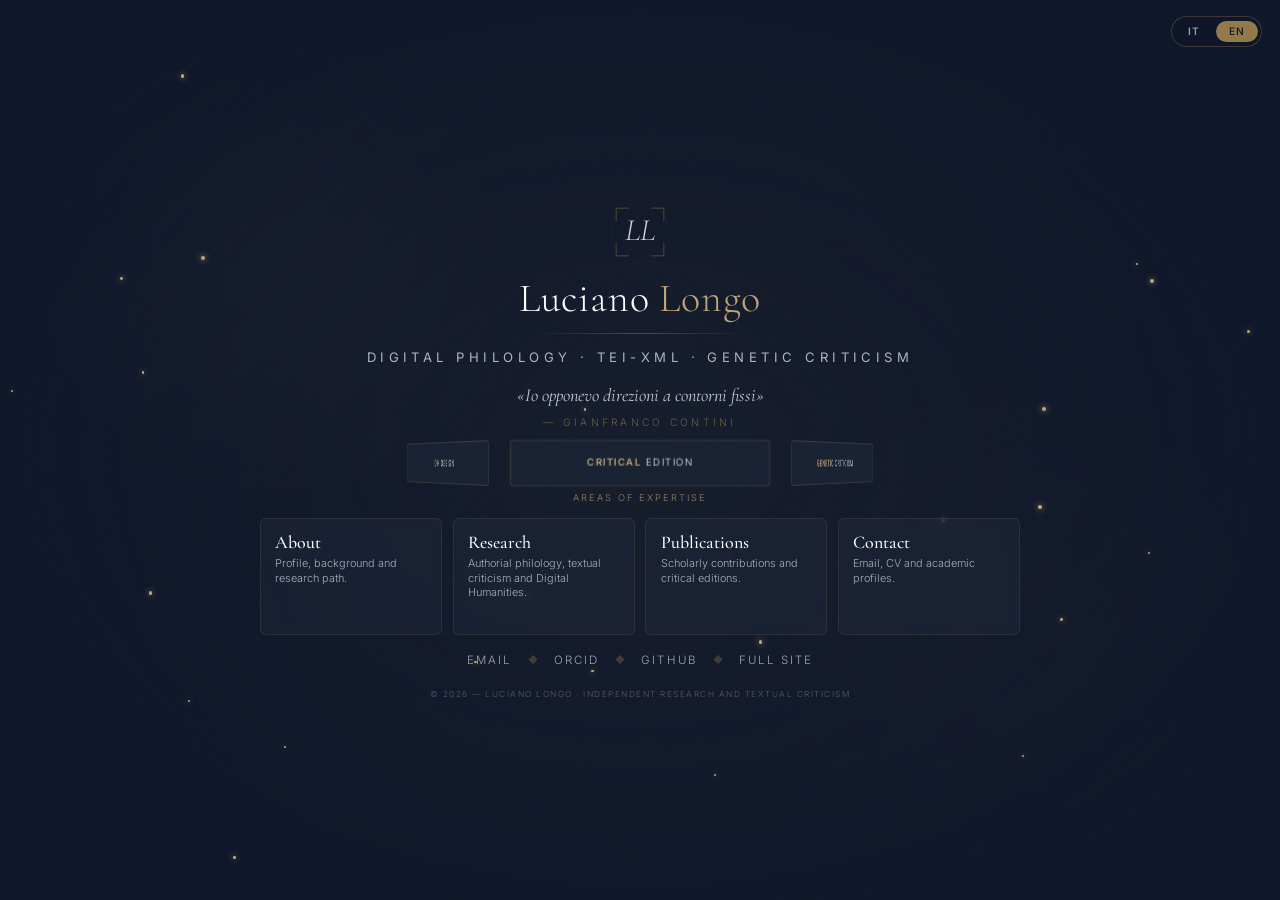
==== commit 3e751260: "Add entry map at root; move English site to /en/ Reconcile with the bilingual layout already on main" ====
--- a/index.html
+++ b/index.html
@@ -1,2181 +1,129 @@
 <!DOCTYPE html>
-<html lang="en" class="no-js">
+<html lang="en">
+<head>
+<meta charset="UTF-8">
+<meta name="viewport" content="width=device-width, initial-scale=1.0">
+<meta name="theme-color" content="#0f172a">
+<meta name="description" content="Luciano Longo — Digital philology, textual criticism and TEI/XML encoding. Entry map to the academic portfolio.">
+<meta name="author" content="Luciano Longo">
+<meta name="robots" content="index, follow">
+<link rel="canonical" href="https://luciano-longo77.github.io/">
+<link rel="alternate" hreflang="it" href="https://luciano-longo77.github.io/it/">
+<link rel="alternate" hreflang="en" href="https://luciano-longo77.github.io/en/">
+<link rel="alternate" hreflang="x-default" href="https://luciano-longo77.github.io/">
 
-<head>
-    <meta charset="UTF-8">
-    <!-- SEO/SAIO Base Tags -->
-    <meta name="robots" content="index, follow, max-snippet:-1, max-image-preview:large, max-video-preview:-1">
-    <meta name="author" content="Luciano Longo">
-    <meta name="language" content="en">
-    <link rel="alternate" hreflang="it" href="https://luciano-longo77.github.io/it/">
-    <link rel="alternate" hreflang="en" href="https://luciano-longo77.github.io/">
-    <link rel="alternate" hreflang="x-default" href="https://luciano-longo77.github.io/">
+<meta property="og:type" content="website">
+<meta property="og:title" content="Luciano Longo | Digital Philology">
+<meta property="og:description" content="Digital philology and textual criticism. Entry point to Luciano Longo's portfolio.">
+<meta property="og:url" content="https://luciano-longo77.github.io/">
+<meta property="og:locale" content="en_US">
+<meta property="og:locale:alternate" content="it_IT">
+<meta property="og:image" content="https://luciano-longo77.github.io/banner.webp">
+<meta name="twitter:card" content="summary_large_image">
 
-    <meta name="viewport" content="width=device-width, initial-scale=1.0">
+<link rel="icon" href="favicon.svg" type="image/svg+xml">
+<link rel="apple-touch-icon" href="favicon.svg">
+<link rel="manifest" href="site.webmanifest">
 
-    <!-- Favicon / Theme -->
-    <link rel="icon" href="favicon.svg" type="image/svg+xml">
-    <link rel="icon" href="favicon.svg" sizes="any" type="image/svg+xml">
-    <link rel="apple-touch-icon" href="favicon.svg">
-    <link rel="manifest" href="site.webmanifest">
-    <meta name="theme-color" content="#0f172a">
+<title>Luciano Longo | Digital Philology</title>
 
-    <title>Luciano Longo | Digital Scholarly Editing & TEI/XML Research</title>
-    <meta name="description"
-        content="Independent researcher specializing in digital scholarly editing, genetic criticism, and TEI/XML encoding. Portfolio of research projects in Digital Humanities.">
+<link rel="preconnect" href="https://fonts.googleapis.com">
+<link rel="preconnect" href="https://fonts.gstatic.com" crossorigin>
+<link href="https://fonts.googleapis.com/css2?family=Cormorant+Garamond:ital,wght@0,300;0,400;0,500;1,300;1,400&family=Inter:wght@300;400;500&display=swap" rel="stylesheet">
 
-    <!-- Open Graph / SAIO -->
-    <meta property="og:type" content="website">
-    <meta property="og:title" content="Luciano Longo | Digital Scholarly Editing & TEI/XML">
-    <meta property="og:description"
-        content="Independent Researcher in Digital Humanities, Genetic Criticism & TEI/XML Encoding">
-    <meta property="og:image" content="https://luciano-longo77.github.io/banner.webp">
-    <meta property="og:url" content="https://luciano-longo77.github.io/">
-    <meta property="og:locale" content="en_US">
-    <meta property="og:locale:alternate" content="it_IT">
-    <meta property="og:site_name" content="Luciano Longo Portfolio">
-    <meta name="twitter:card" content="summary_large_image">
-    <meta name="twitter:title" content="Luciano Longo | Digital Scholarly Editing & TEI/XML">
-    <meta name="twitter:description"
-        content="Independent Researcher in Digital Humanities, Genetic Criticism & TEI/XML Encoding">
-    <meta name="twitter:image" content="https://luciano-longo77.github.io/banner.webp">
+<link rel="stylesheet" href="entry.css">
+</head>
+<body>
+  <div class="bg-layer" aria-hidden="true">
+    <div class="glow"></div><div class="glow-2"></div><div class="glow-3"></div>
+    <div class="vignette"></div><div class="grain"></div>
+  </div>
+  <div id="stardust" aria-hidden="true"></div>
+  <div id="teitags" aria-hidden="true"></div>
 
-    <script type="application/ld+json">
-{
-  "@context": "https://schema.org",
-  "@type": "Person",
+  <!-- Selettore lingua (angolo alto-destra) -->
+  <div class="lang-bar" role="group" aria-label="Language / Lingua">
+    <button type="button" class="lang-btn" data-lang="it" aria-pressed="false" lang="it">IT</button>
+    <button type="button" class="lang-btn active" data-lang="en" aria-pressed="true" lang="en">EN</button>
+  </div>
 
-  "name": "Luciano Longo",
-  "url": "https://luciano-longo77.github.io",
-  "email": "luciano.longo@dedalus.com",
-  "jobTitle": "Independent Researcher",
+  <main>
+    <!-- Logo -->
+    <div class="logo fade d1">
+      <div class="float"><div class="breathe">
+        <svg width="66" height="66" viewBox="0 0 72 72" role="img" aria-label="Logo Luciano Longo">
+          <line x1="10" y1="10" x2="24" y2="10" stroke="#947a4b" stroke-width="0.5" class="stroke-draw" style="animation-delay:.35s"/>
+          <line x1="10" y1="10" x2="10" y2="24" stroke="#947a4b" stroke-width="0.5" class="stroke-draw" style="animation-delay:.45s"/>
+          <line x1="62" y1="10" x2="48" y2="10" stroke="#947a4b" stroke-width="0.5" class="stroke-draw" style="animation-delay:.55s"/>
+          <line x1="62" y1="10" x2="62" y2="24" stroke="#947a4b" stroke-width="0.5" class="stroke-draw" style="animation-delay:.65s"/>
+          <line x1="10" y1="62" x2="24" y2="62" stroke="#947a4b" stroke-width="0.5" class="stroke-draw" style="animation-delay:.75s"/>
+          <line x1="10" y1="62" x2="10" y2="48" stroke="#947a4b" stroke-width="0.5" class="stroke-draw" style="animation-delay:.85s"/>
+          <line x1="62" y1="62" x2="48" y2="62" stroke="#947a4b" stroke-width="0.5" class="stroke-draw" style="animation-delay:.95s"/>
+          <line x1="62" y1="62" x2="62" y2="48" stroke="#947a4b" stroke-width="0.5" class="stroke-draw" style="animation-delay:1.05s"/>
+          <circle cx="36" cy="36" r="32" fill="none" stroke="#947a4b" stroke-width="0.28" opacity="0.3" class="stroke-draw" style="animation-delay:.25s"/>
+          <text x="36" y="45" text-anchor="middle" font-family="Cormorant Garamond,serif" font-style="italic" font-size="34" fill="rgba(255,255,255,0.8)">LL</text>
+        </svg>
+      </div></div>
+    </div>
 
-  "description": "Independent researcher specializing in digital scholarly editing, TEI/XML modeling, genetic criticism, computational philology, manuscript studies and Digital Humanities project design.",
+    <!-- Identità -->
+    <h1 class="fade d2">Luciano <span class="accent">Longo</span></h1>
+    <div class="rule"></div>
+    <p class="tagline fade d2" data-i18n data-it="Filologia digitale · TEI-XML · Critica genetica" data-en="Digital Philology · TEI-XML · Genetic Criticism">Digital Philology · TEI-XML · Genetic Criticism</p>
+    <p class="quote fade d3" lang="it">«Io opponevo direzioni a contorni fissi»</p>
+    <p class="quote-src fade d3">— Gianfranco Contini</p>
 
-  "affiliation": {
-    "@type": "Organization",
-    "name": "Dedalus S.p.A."
-  },
+    <!-- CAROSELLO 3D delle competenze -->
+    <div class="carousel-wrap fade d4" role="presentation" aria-hidden="true">
+      <div class="carousel-stage" id="carousel">
+        <div class="c-card"><span><b>Critical</b>&nbsp;Edition</span></div>
+        <div class="c-card"><span><b>Genetic</b>&nbsp;Criticism</span></div>
+        <div class="c-card"><span><b>TEI</b>&nbsp;/&nbsp;XML</span></div>
+        <div class="c-card"><span><b>Computational</b>&nbsp;Analysis</span></div>
+        <div class="c-card"><span><b>Data</b>&nbsp;Governance</span></div>
+        <div class="c-card"><span><b>DH</b>&nbsp;Design</span></div>
+      </div>
+    </div>
+    <p class="c-hint fade d4" data-i18n data-it="Aree di competenza" data-en="Areas of expertise">Areas of expertise</p>
 
-  "alumniOf": [
-    { "@type": "CollegeOrUniversity", "name": "Università degli Studi di Palermo" },
-    { "@type": "CollegeOrUniversity", "name": "SDA Bocconi School of Management" },
-    { "@type": "CollegeOrUniversity", "name": "Università degli Studi di Ferrara" }
-  ],
+    <!-- LA MAPPA -->
+    <nav class="map" aria-label="Mappa del sito / Site map">
+      <a class="door fade d5" href="en/index.html#chi-sono" data-anchor="#chi-sono">
+        <h2 class="name" data-i18n data-it="Chi sono" data-en="About">About</h2>
+        <span class="desc" data-i18n data-it="Profilo, formazione e percorso di ricerca." data-en="Profile, background and research path.">Profile, background and research path.</span>
+        <span class="go" data-i18n data-it="Entra →" data-en="Enter →">Enter →</span>
+      </a>
+      <a class="door fade d5" href="en/index.html#ricerca" data-anchor="#ricerca">
+        <h2 class="name" data-i18n data-it="Ricerca" data-en="Research">Research</h2>
+        <span class="desc" data-i18n data-it="Filologia d'autore, ecdotica e Digital Humanities." data-en="Authorial philology, textual criticism and Digital Humanities.">Authorial philology, textual criticism and Digital Humanities.</span>
+        <span class="go" data-i18n data-it="Entra →" data-en="Enter →">Enter →</span>
+      </a>
+      <a class="door fade d6" href="en/index.html#pubblicazioni" data-anchor="#pubblicazioni">
+        <h2 class="name" data-i18n data-it="Pubblicazioni" data-en="Publications">Publications</h2>
+        <span class="desc" data-i18n data-it="Contributi scientifici ed edizioni critiche." data-en="Scholarly contributions and critical editions.">Scholarly contributions and critical editions.</span>
+        <span class="go" data-i18n data-it="Entra →" data-en="Enter →">Enter →</span>
+      </a>
+      <a class="door fade d6" href="en/index.html#contatti" data-anchor="#contatti">
+        <h2 class="name" data-i18n data-it="Contatti" data-en="Contact">Contact</h2>
+        <span class="desc" data-i18n data-it="Email, CV e profili accademici." data-en="Email, CV and academic profiles.">Email, CV and academic profiles.</span>
+        <span class="go" data-i18n data-it="Entra →" data-en="Enter →">Enter →</span>
+      </a>
+    </nav>
 
-  "sameAs": [
-    "https://orcid.org/0009-0005-7557-7546",
-    "https://github.com/luciano-longo77"
-  ],
+    <!-- Link rapidi -->
+    <div class="quick fade d7">
+      <a href="mailto:luciano.longo@dedalus.com">Email</a>
+      <span class="sep" aria-hidden="true">◆</span>
+      <a href="https://orcid.org/0009-0005-7557-7546" target="_blank" rel="noopener noreferrer">ORCID</a>
+      <span class="sep" aria-hidden="true">◆</span>
+      <a href="https://github.com/luciano-longo77" target="_blank" rel="noopener noreferrer">GitHub</a>
+      <span class="sep" aria-hidden="true">◆</span>
+      <a id="full-site" href="en/index.html" data-i18n data-it="Sito completo" data-en="Full site">Full site</a>
+    </div>
 
-  "knowsAbout": [
-    "Digital Scholarly Editing",
-    "Genetic Criticism",
-    "Authorial Philology",
-    "Textual Variants Analysis",
-    "Manuscript Studies",
-    "Critical Apparatus Modeling",
-    "Diplomatic Transcription",
-    "TEI/XML Encoding",
-    "TEI Customization (ODD)",
-    "TEI Critical Apparatus Module",
-    "Digital Philology",
-    "Computational Philology",
-    "Stemma Codicum Modeling",
-    "Text Encoding Interoperability",
-    "Textual Scholarship",
-    "Textual Criticism",
-    "Digital Humanities",
-    "Scholarly Editing Workflow Design",
-    "Knowledge Representation in Digital Humanities",
-    "NLP for Literary Studies",
-    "Stylometry",
-    "Named Entity Recognition",
-    "Topic Modeling",
-    "Versioning and Genetic Paths",
-    "Ontologies for Literary Analysis",
-    "Data Governance",
-    "Digital Preservation",
-    "Scholarly Communication",
-    "Open Science",
-    "Research Data Management"
-  ],
+    <footer class="fade d7" data-i18n data-it="© 2026 — Luciano Longo · Ricerca indipendente e critica testuale" data-en="© 2026 — Luciano Longo · Independent research and textual criticism">© 2026 — Luciano Longo · Independent research and textual criticism</footer>
+  </main>
 
-  "worksFor": {
-    "@type": "Organization",
-    "name": "Independent Research Portfolio",
-    "url": "https://luciano-longo77.github.io"
-  },
-
-  "subjectOf": [
-    {
-      "@type": "CreativeWork",
-      "name": "Digital Critical Edition of Attilio Bertolucci's unpublished poems (1930–1937)",
-      "about": ["Genetic Criticism", "Poetic Manuscripts", "Authorial Variants", "TEI/XML Encoding"]
-    },
-    {
-      "@type": "CreativeWork",
-      "name": "Genetic study of Elio Vittorini's 'Populonia'",
-      "about": ["Genetic Criticism", "Italian Literature", "Narrative Drafts", "Variant Analysis"]
-    },
-    {
-      "@type": "CreativeWork",
-      "name": "Digital Edition of 17th‑century mystical manuscripts",
-      "about": ["Manuscript Studies", "Material Philology", "Glossa Systems", "Censorship Studies", "TEI Critical Apparatus"]
-    },
-    {
-      "@type": "CreativeWork",
-      "name": "Geocritical reconstruction of textual spaces in historical narratives",
-      "about": ["Digital Mapping", "Geocriticism", "Spatial Humanities", "Semantic Modeling"]
-    }
-  ]
-}
-</script>
-    <script type="application/ld+json">
-{
-  "@context": "https://schema.org",
-  "@type": "WebSite",
-  "name": "Luciano Longo – Digital Scholarly Editing",
-  "url": "https://luciano-longo77.github.io",
-  "publisher": {
-    "@type": "Person",
-    "name": "Luciano Longo",
-    "url": "https://luciano-longo77.github.io"
-  }
-}
-</script>
-
-    <script type="application/ld+json">
-{
-  "@context": "https://schema.org",
-  "@type": "WebPage",
-
-  "@id": "https://luciano-longo77.github.io/#webpage",
-  "url": "https://luciano-longo77.github.io/",
-
-  "name": "Home — Luciano Longo",
-  "description": "Homepage of Luciano Longo's portfolio, dedicated to digital scholarly editions, TEI/XML, genetic criticism, authorial philology, computational analysis and Digital Humanities.",
-
-  "inLanguage": "en",
-
-  "isPartOf": {
-    "@type": "WebSite",
-    "url": "https://luciano-longo77.github.io"
-  },
-
-  "about": [
-    "Digital Scholarly Editing",
-    "TEI/XML",
-    "Genetic Criticism",
-    "Computational Philology",
-    "Digital Humanities"
-  ]
-}
-</script>
-    <script type="application/ld+json">
-{
-  "@context": "https://schema.org",
-  "@type": "BreadcrumbList",
-  "itemListElement": [
-    {
-      "@type": "ListItem",
-      "position": 1,
-      "name": "Home",
-      "item": "https://luciano-longo77.github.io/"
-    }
-  ]
-}
-</script>
-    <!-- Canonical -->
-    <link rel="canonical" href="https://luciano-longo77.github.io/">
-
-    <!-- Preconnect e risorse esterne -->
-    <link rel="preconnect" href="https://fonts.googleapis.com">
-    <link rel="preconnect" href="https://fonts.gstatic.com" crossorigin>
-    <link rel="preconnect" href="https://cdnjs.cloudflare.com" crossorigin>
-
-    <link
-        href="https://fonts.googleapis.com/css2?family=Cormorant+Garamond:ital,wght@0,400;0,600;1,400&family=Inter:wght@300;400;500;600&display=swap"
-        rel="stylesheet">
-    <link rel="stylesheet" href="https://cdnjs.cloudflare.com/ajax/libs/font-awesome/6.4.0/css/all.min.css">
-    <link rel="stylesheet" href="tailwind.css">
-    <script src="script.js" defer></script>
-    <link rel="stylesheet" href="styles.css">
-</head>
-
-<body class="bg-brand-50 text-brand-900 font-sans antialiased selection:bg-gold selection:text-white">
-    <a href="#main-content" class="skip-link">Skip to main content</a>
-    <header
-        class="fixed w-full top-0 z-50 bg-gradient-to-r from-white via-brand-50 to-white/95 backdrop-blur-md border-b border-gray-100 transition-all duration-300"
-        id="navbar">
-
-
-        <div class="container mx-auto px-6 py-4 flex justify-between items-center">
-
-            
-                <a href="#presentation" class="logo-link" aria-label="Luciano Longo — Back to top">
-                <div class="fade-in fade-in-1 flex justify-center pt-2">
-                    <div class="logo-float">
-                        <div class="logo-breathe logo-glow cursor-default group">
-                            <svg width="72" height="72" viewBox="0 0 72 72"
-                                class="transition-transform duration-700 group-hover:scale-105" role="img"
-                                aria-label="Luciano Longo Logo">
-                                <!-- Corner accents -->
-                                <line x1="10" y1="10" x2="24" y2="10" stroke="#947a4b" stroke-width="0.5"
-                                    class="stroke-draw" style="animation-delay: 0.35s;" />
-                                <line x1="10" y1="10" x2="10" y2="24" stroke="#947a4b" stroke-width="0.5"
-                                    class="stroke-draw" style="animation-delay: 0.45s;" />
-                                <line x1="62" y1="10" x2="48" y2="10" stroke="#947a4b" stroke-width="0.5"
-                                    class="stroke-draw" style="animation-delay: 0.55s;" />
-                                <line x1="62" y1="10" x2="62" y2="24" stroke="#947a4b" stroke-width="0.5"
-                                    class="stroke-draw" style="animation-delay: 0.65s;" />
-                                <line x1="10" y1="62" x2="24" y2="62" stroke="#947a4b" stroke-width="0.5"
-                                    class="stroke-draw" style="animation-delay: 0.75s;" />
-                                <line x1="10" y1="62" x2="10" y2="48" stroke="#947a4b" stroke-width="0.5"
-                                    class="stroke-draw" style="animation-delay: 0.85s;" />
-                                <line x1="62" y1="62" x2="48" y2="62" stroke="#947a4b" stroke-width="0.5"
-                                    class="stroke-draw" style="animation-delay: 0.95s;" />
-                                <line x1="62" y1="62" x2="62" y2="48" stroke="#947a4b" stroke-width="0.5"
-                                    class="stroke-draw" style="animation-delay: 1.05s;" />
-
-                                <!-- LL Text (Ottimizzato per sfondo chiaro) -->
-                                <text x="36" y="44" text-anchor="middle" font-family="'Cormorant Garamond', serif"
-                                    font-style="italic" font-size="36" fill="#334155" letter-spacing="-0.02em"
-                                    style="animation: gentleFade 0.9s 0.55s ease-out forwards;">
-                                    LL
-                                </text>
-                                <circle cx="36" cy="36" r="32" fill="none" stroke="#947a4b" stroke-width="0.28"
-                                    opacity="0.28" class="stroke-draw" style="animation-delay: 0.25s;" />
-                            </svg>
-                        </div>
-                    </div>
-                </div>
-            </a>
-
-            <!--Barra di navigazione-->
-            <nav class="hidden md:flex space-x-6 items-center">
-               <!-- <a href="entry/entry.html"
-                    class="text-xs uppercase tracking-widest text-gray-400 hover:text-gold transition-colors flex items-center gap-2">
-                    <i class="fas fa-arrow-left"></i> Enter
-                </a> -->
-                <span class="text-gray-300">|</span>
-                <a href="#chi-sono"
-                    class="text-sm uppercase tracking-widest text-brand-900 hover:text-gold transition-colors lux-link">About
-                    Me</a>
-                <a href="#competenze"
-                    class="text-sm uppercase tracking-widest text-gray-600 hover:text-gold transition-colors lux-link">Skills</a>
-                <a href="#ricerca"
-                    class="text-sm uppercase tracking-widest text-gray-600 hover:text-gold transition-colors lux-link">Research</a>
-                <a href="#pubblicazioni"
-                    class="text-sm uppercase tracking-widest text-gray-600 hover:text-gold transition-colors lux-link">Publications</a>
-                <a href="#attivita"
-                    class="text-sm uppercase tracking-widest text-gray-600 hover:text-gold transition-colors lux-link">Activities</a>
-                <a href="#outreach"
-                    class="text-sm uppercase tracking-widest text-gray-600 hover:text-gold transition-colors lux-link">Outreach</a>
-
-                <a href="#contatti"
-                    class="text-sm uppercase tracking-widest nav-contact-outline transition-all">Contacts</a>
-
-                <span class="text-gray-300" aria-hidden="true">|</span>
-                <a href="/it/" hreflang="it"
-                    class="text-sm uppercase tracking-widest text-gray-500 hover:text-gold transition-colors">IT</a>
-                <span class="text-sm uppercase tracking-widest text-gold font-semibold"
-                    aria-current="true">EN</span>
-
-            </nav>
-            <button id="mobile-menu-btn" class="md:hidden text-brand-900 focus:outline-none" aria-label="Open menu"
-                aria-expanded="false">
-                <i class="fas fa-bars text-xl"></i>
-            </button>
-        </div>
-        <div id="mobile-menu" class="hidden md:hidden bg-white border-t border-gray-200 absolute w-full">
-            <div class="flex flex-col px-6 py-4 space-y-4">
-               <!-- <a href="entry/entry.html" class="text-gray-500 hover:text-gold mobile-link flex items-center gap-2">
-                    <i class="fas fa-arrow-left text-xs"></i> Pagina introduttiva
-                </a> -->
-                <a href="#chi-sono" class="text-gray-600 hover:text-gold mobile-link">About Me</a>
-                <a href="#competenze" class="text-gray-600 hover:text-gold mobile-link">Skills</a>
-                <a href="#ricerca" class="text-gray-600 hover:text-gold mobile-link">Research</a>
-                <a href="#pubblicazioni" class="text-gray-600 hover:text-gold mobile-link">Publications</a>
-                <a href="#attivita" class="text-gray-600 hover:text-gold mobile-link">Activities</a>
-                <a href="#contatti" class="text-gray-600 hover:text-gold mobile-link">Contacts</a>
-                <div class="flex gap-4 pt-3 border-t border-gray-100 mt-1">
-                    <a href="/it/" hreflang="it" class="text-gray-500 hover:text-gold uppercase text-sm tracking-widest">IT</a>
-                    <span class="text-gold font-semibold uppercase text-sm tracking-widest">EN</span>
-                </div>
-            </div>
-        </div>
-    </header>
-
-    <main id="main-content">
-        <section id="presentation"
-            class="relative min-h-[65vh] flex items-center justify-center pt-24 pb-12 overflow-hidden"
-            style="background: linear-gradient(to right, rgba(248,250,252,0.95) 0%, rgba(248,250,252,0.75) 40%, rgba(248,250,252,0.4) 100%), url('../banner.webp'), url('../banner.svg'); background-size: cover; background-position: center 35%; background-repeat: no-repeat;">
-            <div class="absolute inset-0 bg-white/80 backdrop-blur-[1px] z-0"></div>
-            <div class="max-w-5xl mx-auto">
-                <div class="grid md:grid-cols-2 gap-12 items-center">
-                    <div class="animate-fade-in-up">
-                        <div
-                            class="inline-block px-4 py-2 bg-gold/10 text-gold text-xs uppercase tracking-[0.2em] mb-6 rounded-full">
-                            Independent Researcher
-                        </div>
-                        <h1 class="text-4xl md:text-5xl font-serif font-bold text-brand-900 mb-4">
-                            Luciano Longo
-                        </h1>
-                        <p class="text-lg text-gray-600 font-light mb-6">
-                            Digital Philology, TEI-XML, and Genetic Criticism
-                        </p>
-                        <blockquote class="text-gray-500 font-serif italic text-lg mb-8 border-l-4 border-gold pl-4">
-                            «Io opponevo direzioni a contorni fissi»
-                            <span class="block text-sm not-italic normal-case tracking-normal text-gray-400 mt-1">“I opposed directions to fixed contours”</span>
-                            <cite class="block text-sm text-gold mt-2 not-italic uppercase tracking-widest">
-                                — Gianfranco Contini
-                            </cite>
-                        </blockquote>
-                        <div class="flex flex-wrap gap-4">
-                            <a href="#ricerca"
-                                class="px-6 py-3 bg-brand-900 text-white hover:bg-gold transition-all duration-300 uppercase tracking-widest text-xs">
-                                Explore the research
-                            </a>
-                            <a href="#pubblicazioni"
-                                class="px-6 py-3 border border-brand-900 text-brand-900 hover:bg-brand-900 hover:text-white transition-all duration-300 uppercase tracking-widest text-xs">
-                                Publications
-                            </a>
-                        </div>
-                        <div
-                            class="mt-6 flex flex-wrap items-center gap-2 text-[0.65rem] uppercase tracking-wider text-gray-500">
-                            <span class="px-2.5 py-1 border border-gray-300 bg-white/75">ORCID Profile</span>
-                            <span class="px-2.5 py-1 border border-gray-300 bg-white/75">TEI P5 Workflow</span>
-                            <span class="px-2.5 py-1 border border-gray-300 bg-white/75">Open scholarship</span>
-                        </div>
-                    </div>
-                    <div class="grid grid-cols-2 gap-4 animate-fade-in-up" style="animation-delay: 0.2s;">
-                        <div
-                            class="group bg-brand-50 p-6 text-center border border-gray-100 transition-all duration-300 card-dinamica-float">
-                            <div class="text-3xl font-serif text-gold mb-2">5+</div>
-                            <div class="text-xs uppercase tracking-widest text-gray-500 mb-3">Scientific
-                                publications</div>
-                            <span
-                                class="text-xs font-medium text-goldLight block mt-2 opacity-0 translate-y-1 group-hover:opacity-100 group-hover:translate-y-0 transition-all duration-300 ease-[var(--transition-smooth)] cursor-pointer">
-
-                                <a href="https://orcid.org/0009-0005-7557-7546" target="_blank">Learn more →</a>
-                            </span>
-                        </div>
-                        <div
-                            class="bg-brand-50 p-6 text-center border border-gray-100 transition-all duration-300 card-dinamica-glow">
-                            <div class="text-3xl font-serif text-gold mb-2">TEI</div>
-                            <div class="text-xs uppercase tracking-widest text-gray-500">XML Specialist</div>
-                        </div>
-
-                        <div
-                            class="group bg-brand-50 p-6 text-center border border-gray-100 transition-all duration-300 card-dinamica-float">
-                            <div class="text-3xl font-serif text-gold mb-2">DH</div>
-                            <div class="text-xs uppercase tracking-widest text-gray-500 mb-3">Project repository
-                            </div>
-                            <span
-                                class="text-xs font-medium text-goldLight block mt-2 opacity-0 translate-y-1 group-hover:opacity-100 group-hover:translate-y-0 transition-all duration-300 ease-[var(--transition-smooth)] cursor-pointer">
-
-                                <a href="https://github.com/luciano-longo77" target="_blank"
-                                    title="Research repository: data, TEI/XML and editorial workflow">
-                                    <i class="fab fa-github"></i> Learn more →</a>
-                            </span>
-                        </div>
-
-                        <div
-                            class="group bg-brand-50 p-6 text-center border border-gray-100 transition-all duration-300 card-dinamica-float cursor-pointer">
-                            <div class="text-3xl font-serif text-gold mb-2">2015</div>
-                            <div class="text-xs uppercase tracking-widest text-gray-500 mb-3">
-
-                                First critical edition (ms. 2 Qq E 29)
-                            </div>
-                            <!--  <span
-                                class="text-xs font-medium text-[var(--gold-light)] block mt-2 opacity-0 translate-y-1 group-hover:opacity-100 group-hover:translate-y-0 transition-all duration-300 ease-[var(--transition-smooth)]">
-                                Approfondisci →
-                            </span> -->
-                        </div>
-                    </div>
-
-                </div>
-            </div>
-            <span
-                class="absolute bottom-6 left-1/2 transform -translate-x-1/2 flex flex-col items-center animate-bounce">
-                <i class="fas fa-chevron-down text-gold/50"></i>
-                <a href="#brand-synthesis"
-                    class="text-xs text-gray-400 tracking-widest uppercase mt-2 hover:text-slate-900 transition-colors">
-                    Explore
-                </a>
-            </span>
-        </section>
-
-        <div class="h-px w-full bg-gradient-to-r from-transparent via-gold/30 to-transparent"></div>
-        <section id="brand-synthesis" class="py-16 bg-white">
-            <div class="max-w-4xl mx-auto px-6 text-center">
-                <p class="text-xs font-bold tracking-widest uppercase text-goldLight mb-3">
-                    Digital Scholarly Editing & Textual Criticism
-                </p>
-                <h2 class="text-2xl md:text-3xl font-serif text-slate-900 mb-6">
-                    I model texts as complex systems
-                </h2>
-                <p class="text-gray-600 leading-relaxed text-base max-w-2xl mx-auto mb-10">
-                    My research integrates authorial philology, TEI‑XML and computational methods to represent the
-                    genesis of texts.
-                </p>
-
-                <div class="grid md:grid-cols-3 gap-6 mb-12">
-                    <!-- Pillar 1 -->
-                    <div
-                        class="group p-6 bg-white border border-gray-200/80 rounded-xl shadow-sm hover:shadow-lg hover:border-gold/60 hover:-translate-y-0.5 transition-all duration-300 ease-out">
-                        <div class="border-l-4 border-l-gold/30 pl-4 mb-4">
-                            <h3 class="text-[0.7rem] font-semibold uppercase tracking-[0.15em] text-goldLight mb-1">
-                                Authorial Philology
-                            </h3>
-                        </div>
-                        <p class="text-sm text-gray-500 leading-relaxed">
-                            Genetic reconstruction, study of variants and analysis of compositional processes
-                        </p>
-                    </div>
-
-                    <!-- Pillar 2 -->
-                    <div
-                        class="group p-6 bg-white border border-gray-200/80 rounded-xl shadow-sm hover:shadow-lg hover:border-gold/60 hover:-translate-y-0.5 transition-all duration-300 ease-out">
-                        <div class="border-l-4 border-l-gold/30 pl-4 mb-4">
-                            <h3 class="text-[0.7rem] font-semibold uppercase tracking-[0.15em] text-goldLight mb-1">
-                                TEI/XML Modeling
-                            </h3>
-                        </div>
-                        <p class="text-sm text-gray-500 leading-relaxed">
-                            Structural and semantic modeling of texts through interoperable encoding
-                        </p>
-                    </div>
-
-                    <!-- Pillar 3 -->
-                    <div
-                        class="group p-6 bg-white border border-gray-200/80 rounded-xl shadow-sm hover:shadow-lg hover:border-gold/60 hover:-translate-y-0.5 transition-all duration-300 ease-out">
-                        <div class="border-l-4 border-l-gold/30 pl-4 mb-4">
-                            <h3 class="text-[0.7rem] font-semibold uppercase tracking-[0.15em] text-goldLight mb-1">
-                                Computational Methods
-                            </h3>
-                        </div>
-                        <p class="text-sm text-gray-500 leading-relaxed">
-                            Digital and linguistic methods to explore textual patterns, layers and dynamics
-                        </p>
-                    </div>
-                </div>
-
-                <span class="bottom-6 left-1/2 transform -translate-x-1/2 flex flex-col items-center animate-bounce">
-                    <i class="fas fa-chevron-down text-gold/50"></i>
-                    <a href="#chi-sono"
-                        class="text-xs text-gray-400 tracking-widest uppercase mt-2 hover:text-slate-900 transition-colors">
-                        About me
-                    </a>
-                </span>
-            </div>
-        </section>
-
-        <div class="h-px w-full bg-gradient-to-r from-transparent via-gold/30 to-transparent"></div>
-
-        <!-- Scientific Profile -->
-        <section id="chi-sono" class="pt-16 pb-24 bg-gradient-to-b from-brand-50 to-white">
-            <div class="container mx-auto px-6">
-                <div class="max-w-4xl mx-auto">
-                    <div class="text-center mb-12">
-                        <span class="text-gold uppercase tracking-[0.3em] text-xs">Profile</span>
-                        <h2 class="text-4xl font-serif text-brand-900 mt-3">About Me</h2>
-                        <div class="w-16 h-px bg-gold mx-auto mt-5"></div>
-                    </div>
-
-                    <article
-                        class="bg-white rounded-2xl shadow-lg border border-gray-100 overflow-hidden hover:shadow-2xl hover:border-gold/50 transition-all duration-300">
-                        <div class="h-1 bg-gold"></div>
-                        <div class="p-8 md:p-10">
-                            <h3 class="text-lg font-semibold p-4 border-b border-gray-100 text-[#947A4B]">
-                                <svg width="18" height="18" viewBox="0 0 24 24" fill="none"
-                                    xmlns="http://www.w3.org/2000/svg" class="inline-block mr-2 aria-hidden=" true">
-                                    <rect x="2" y="2" width="20" height="20" rx="4" stroke="#947A4B"
-                                        stroke-width="1.8" />
-                                    <circle cx="12" cy="10" r="3.2" fill="#947A4B" />
-                                    <path d="M6.5 18c1.2-3.2 3-5 5.5-5s4.3 1.8 5.5 5" fill="#947A4B" />
-                                </svg>
-                                Scholarly Profile
-                            </h3>
-
-                            <!-- Content -->
-                            <div class="text-gray-700 leading-relaxed space-y-5">
-                                <p class="text-gray-600 text-sm">
-                                    I am an <strong class="text-brand-900 font-semibold">independent
-                                        researcher</strong> specializing in authorial philology, genetic
-                                    criticism and the digital representation of texts. I study the genesis of literary
-                                    works through manuscripts, typescripts, redactional layers and
-                                    interoperable encoding models based on TEI/XML.</p>
-                                <p class="text-gray-600 text-sm">
-                                    I was trained at the University of Palermo, where I earned a
-                                    <strong class="text-brand-900 font-semibold">PhD in Literary,
-                                        Philological and Linguistic Studies</strong> with a digital critical edition
-                                    of Attilio Bertolucci’s unpublished
-                                    poems from the 1930s. This research gave rise to a lasting
-                                    interest in compositional processes, in the forms of the unfinished and in
-                                    authorial hesitations in modern texts. I completed advanced training in textual
-                                    criticism at the Summer School of the University of Ferrara (dir. Paolo Trovato) and
-                                    have taught courses in Contemporary Italian Literature, Digital Humanities and Theory and
-                                    Methods of the Digital Edition at the University of Palermo and at LUMSA.
-                                </p>
-                                <p class="text-gray-600 text-sm">
-                                    I have published contributions in the field of <strong
-                                        class="text-brand-900 font-semibold">digital scholarly editing</strong>
-                                    (<em lang="it">Dai testi cartacei ai testi virtuali</em>,
-                                    Umanistica Digitale, 2018
-                                    <a href="https://umanisticadigitale.unibo.it/article/view/8146" target="_blank"
-                                        rel="noopener noreferrer"
-                                        class="inline-flex items-center gap-1 text-gold hover:text-brand-900 text-xs tracking-wide">
-                                        <i class="fas fa-external-link-alt text-[10px]"></i>
-                                    </a>),
-                                    Vittorinian genetic criticism (<em lang="it">Molteplicità testuale e movimenti compositivi nel ms. di “Populonia”</em>, 2018, <a
-                                        href="https://www.edizioniets.com/priv_file_libro/3501.pdf" target="_blank"
-                                        rel="noopener noreferrer"
-                                        class="inline-flex items-center gap-1 text-gold hover:text-brand-900 text-xs tracking-wide">
-                                        <i class="fas fa-external-link-alt text-[10px]"></i>
-                                    </a>) and <strong class="text-brand-900 font-semibold">computational
-                                        analysis</strong> applied to
-                                    contemporary narrative (<em lang="it">Esperimento su Elena Ferrante</em>, 2019
-                                    <a href="https://www.progettoblio.com/wp-content/uploads/2021/06/AA.VV_.-Incontro-con-Elena-Ferrante-a-cura-di-La-Monaca-Perrone-Palermo-University-Press-2019-Mele.pdf"
-                                        target="_blank" rel="noopener noreferrer"
-                                        class="inline-flex items-center gap-1 text-gold hover:text-brand-900 text-xs tracking-wide">
-                                        <i class="fas fa-external-link-alt text-[10px]"></i>
-                                    </a>). In addition, I have collaborated on the <strong class="text-brand-900 font-semibold">
-                                        Lexicon of Scholarly
-                                        Editing
-                                    </strong>
-                                    (ESTS <a href="https://eadh.org/projects/lexicon-scholarly-editing" target="_blank"
-                                        rel="noopener noreferrer"
-                                        class="inline-flex items-center gap-1 text-gold hover:text-brand-900 text-xs tracking-wide">
-                                        <i class="fas fa-external-link-alt text-[10px]"></i>
-                                    </a>) with entries devoted to the key concepts of genetic criticism
-                                    (<a href="https://fontegaia.hypotheses.org/1110" target="_blank"
-                                        rel="noopener noreferrer"
-                                        class="inline-flex items-center gap-1 text-gold hover:text-brand-900 text-xs tracking-wide">
-                                        <i class="fas fa-external-link-alt text-[10px]"></i>
-                                    </a>).
-                                </p>
-                                <p class="text-gray-600 text-sm">
-                                    Alongside my research activity, I work in the field of digital processes in healthcare
-                                    as <strong class="text-brand-900 font-semibold">District Leader – Service
-                                        Manager</strong> at
-                                    <a href="https://www.dedalus.com/italy/it/" target="_blank"
-                                        rel="noopener noreferrer"
-                                        class="inline-flex items-center gap-1 text-gold hover:text-brand-900 transition-colors text-sm">
-                                        Dedalus S.p.A.
-                                        <i class="fas fa-external-link-alt text-[10px] opacity-70"></i>
-                                    </a>, coordinating teams and
-                                    complex architectures. This experience, combined with a Master's in management of
-                                    healthcare organizations earned at SDA Bocconi, reinforces my interest in the
-                                    governance of data, the modelling of information flows and the design of
-                                    workflows for the Digital Humanities.
-                                </p>
-                                <p class="text-gray-600 text-sm">
-                                    My approach combines philology, digital
-                                    technologies and a systemic vision, with the aim of <strong
-                                        class="text-brand-900 font-semibold">
-                                        building models for the
-                                        representation of the text
-                                    </strong> that are rigorous, readable and able to render the complexity
-                                    of creative processes.
-                                </p>
-                                <p class="text-gray-600 text-sm mt-4 leading-relaxed">
-                                    The data, the TEI/XML models and the workflows that support this research activity
-                                    are documented in versioned repositories, used as the primary locus
-                                    of methodological implementation (<a href="https://github.com/luciano-longo77"
-                                        target="_blank"
-                                        class="text-gold hover:text-brand-900 inline-flex items-center gap-1 font-medium">
-                                        Research repository
-                                        <i class="fab fa-github text-xs"></i>
-                                    </a>).
-                                </p>
-                                <p class="flex flex-wrap items-center gap-4 text-gray-700 text-sm mt-4">
-                                    <span class="flex items-center gap-1 hover:text-gold transition-colors">
-                                        <i class="fas fa-book-open text-gold"></i>
-                                        Authorial textual criticism
-                                    </span>
-                                    <span class="flex items-center gap-1 hover:text-gold transition-colors">
-                                        <i class="fas fa-scroll text-gold"></i>
-                                        Manuscript analysis
-                                    </span>
-
-                                    <span class="flex items-center gap-1 hover:text-gold transition-colors">
-                                        <i class="fas fa-code text-gold"></i>
-                                        TEI/XML
-                                    </span>
-
-                                    <span class="flex items-center gap-1 hover:text-gold transition-colors">
-                                        <i class="fas fa-feather-alt text-gold"></i>
-                                        Authorial philology
-                                    </span>
-
-                                    <span class="flex items-center gap-1 hover:text-gold transition-colors">
-                                        <i class="fas fa-flask text-gold"></i>
-                                        Computational methods
-                                    </span>
-                                </p>
-
-                            </div>
-                            <div class="mt-4 pt-3 border-t border-gray-100">
-                                <a href="https://orcid.org/0009-0005-7557-7546" target="_blank"
-                                    rel="noopener noreferrer"
-                                    class="inline-flex items-center gap-2 px-6 py-3 bg-brand-900 text-white hover:bg-gold transition-all duration-300 rounded-full uppercase tracking-widest text-xs font-medium shadow-sm hover:shadow-md">
-                                    <i class="fab fa-orcid"></i> ORCID
-                                </a>
-                            </div>
-                        </div>
-
-                    </article>
-
-                </div>
-                <br>
-                <span class="bottom-6 left-1/2 transform -translate-x-1/2 flex flex-col items-center animate-bounce">
-                    <i class="fas fa-chevron-down text-gold/50"></i>
-                    <a href="#competenze"
-                        class="text-xs text-gray-400 tracking-widest uppercase mt-2 hover:text-slate-900 transition-colors">
-                        Skills
-                    </a>
-                </span>
-            </div>
-
-        </section>
-
-        <div class="h-px w-full bg-gradient-to-r from-transparent via-gold/30 to-transparent"></div>
-        <!-- Core Competencies -->
-        <section id="competenze" class="py-16 bg-white border-t border-gray-100 relative">
-            <div class="container mx-auto px-6">
-                <h2 class="text-2xl font-serif text-brand-900 mb-8 text-center">Skills</h2>
-
-                <div class="grid md:grid-cols-3 gap-6 max-w-5xl mx-auto">
-                    <!-- Card 1 -->
-                    <div onclick="openModal('modal-edizioni')"
-                        class="p-6 bg-brand-50 border border-gray-100 hover:border-gold hover:shadow-lg transition-all duration-300 cursor-pointer group">
-                        <i
-                            class="fas fa-book-open text-gold text-2xl mb-4 group-hover:scale-110 transition-transform"></i>
-                        <h3 class="font-serif text-brand-900 mb-2">Digital Scholarly Editions</h3>
-                        <p class="text-gray-600 text-sm">Design and production of digital scholarly editions
-                            with critical apparatus, authorial variants and genetic layers</p>
-                        <span
-                            class="text-gold text-xs mt-4 block opacity-0 group-hover:opacity-100 transition-opacity">Learn more
-                            →</span>
-                    </div>
-
-                    <!-- Card 2 -->
-                    <div onclick="openModal('modal-filologia')"
-                        class="p-6 bg-brand-50 border border-gray-100 hover:border-gold hover:shadow-lg transition-all duration-300 cursor-pointer group">
-                        <i
-                            class="fas fa-pen-fancy text-gold text-2xl mb-4 group-hover:scale-110 transition-transform"></i>
-                        <h3 class="font-serif text-brand-900 mb-2">Authorial Philology</h3>
-                        <p class="text-gray-600 text-sm">Philological analysis of compositional processes and manuscripts
-                            for the genetic reconstruction of the text</p>
-                        <span
-                            class="text-gold text-xs mt-4 block opacity-0 group-hover:opacity-100 transition-opacity">Learn more
-                            →</span>
-                    </div>
-
-                    <!-- Card 3 -->
-                    <div onclick="openModal('modal-tei')"
-                        class="p-6 bg-brand-50 border border-gray-100 hover:border-gold hover:shadow-lg transition-all duration-300 cursor-pointer group">
-                        <i class="fas fa-code text-gold text-2xl mb-4 group-hover:scale-110 transition-transform"></i>
-                        <h3 class="font-serif text-brand-900 mb-2">TEI/XML Encoding</h3>
-                        <p class="text-gray-600 text-sm">Definition and implementation of TEI/XML editorial models for
-                            the structural and semantic encoding of texts</p>
-                        <span
-                            class="text-gold text-xs mt-4 block opacity-0 group-hover:opacity-100 transition-opacity">Learn more
-                            →</span>
-                    </div>
-
-                    <!-- Card 4 -->
-                    <div onclick="openModal('modal-analisi')"
-                        class="p-6 bg-brand-50 border border-gray-100 hover:border-gold hover:shadow-lg transition-all duration-300 cursor-pointer group">
-                        <i
-                            class="fas fa-chart-bar text-gold text-2xl mb-4 group-hover:scale-110 transition-transform"></i>
-                        <h3 class="font-serif text-brand-900 mb-2">Computational Textual Analysis</h3>
-                        <p class="text-gray-600 text-sm">Application of computational methods to stylometric analysis,
-                            variant modelling and linguistic patterns.</p>
-                        <span
-                            class="text-gold text-xs mt-4 block opacity-0 group-hover:opacity-100 transition-opacity">Learn more
-                            →</span>
-                    </div>
-
-                    <!-- Card 5 -->
-                    <div onclick="openModal('modal-dh')"
-                        class="p-6 bg-brand-50 border border-gray-100 hover:border-gold hover:shadow-lg transition-all duration-300 cursor-pointer group">
-                        <i
-                            class="fas fa-project-diagram text-gold text-2xl mb-4 group-hover:scale-110 transition-transform"></i>
-                        <h3 class="font-serif text-brand-900 mb-2">Digital Humanities Project Design</h3>
-                        <p class="text-gray-600 text-sm">Design of DH infrastructures, editorial workflows and
-                            solutions for data interoperability</p>
-                        <span
-                            class="text-gold text-xs mt-4 block opacity-0 group-hover:opacity-100 transition-opacity">Learn more
-                            →</span>
-                    </div>
-
-                    <!-- Card 6 -->
-                    <div onclick="openModal('modal-governance')"
-                        class="p-6 bg-brand-50 border border-gray-100 hover:border-gold hover:shadow-lg transition-all duration-300 cursor-pointer group">
-                        <i
-                            class="fas fa-sitemap text-gold text-2xl mb-4 group-hover:scale-110 transition-transform"></i>
-                        <h3 class="font-serif text-brand-900 mb-2">Data Governance & Digital Processes</h3>
-                        <p class="text-gray-600 text-sm">Coordination of teams and digital processes,
-                            SLA management and IT governance in complex ecosystems</p>
-                        <span
-                            class="text-gold text-xs mt-4 block opacity-0 group-hover:opacity-100 transition-opacity">Learn more
-                            →</span>
-                    </div>
-                </div>
-            </div>
-
-            <!-- MODALS STRUCTURE -->
-
-            <!-- Modal 1: Edizioni -->
-            <div id="modal-edizioni" class="fixed inset-0 z-50 hidden" aria-hidden="true">
-                <div class="absolute inset-0 bg-brand-900/60 backdrop-blur-sm transition-opacity"
-                    onclick="closeModal('modal-edizioni')"></div>
-                <div class="flex items-center justify-center min-h-screen px-4">
-                    <div
-                        class="relative bg-white rounded-lg shadow-2xl max-w-2xl w-full p-8 transform transition-all scale-100">
-                        <button onclick="closeModal('modal-edizioni')"
-                            class="absolute top-4 right-4 text-gray-400 hover:text-brand-900 text-2xl">&times;</button>
-                        <div class="text-gold text-3xl mb-4">
-                            <i class="fas fa-book-open"></i>
-                        </div>
-                        <h3 class="text-2xl font-serif text-brand-900 mb-4">
-                            Digital Critical Editions
-                        </h3>
-                        <div class="text-gray-600 space-y-3">
-                            <p>
-                                Design and production of <strong>digital scholarly editions</strong>,
-                                conceived as critical devices oriented towards rendering textual complexity
-                                and authorial compositional processes.
-                            </p>
-                            <ul class="list-disc list-inside space-y-2 text-sm">
-                                <li>Handling of <strong>authorial variants</strong> and <strong>genetic
-                                        layers</strong></li>
-                                <li><strong>Digital and interactive</strong> critical apparatus</li>
-                                <li><strong>Open access</strong> publication compliant with international standards
-                                </li>
-                            </ul>
-                        </div>
-                    </div>
-                </div>
-            </div>
-
-            <!-- Modal 2: Filologia -->
-            <div id="modal-filologia" class="fixed inset-0 z-50 hidden" aria-hidden="true">
-                <div class="absolute inset-0 bg-brand-900/60 backdrop-blur-sm transition-opacity"
-                    onclick="closeModal('modal-filologia')"></div>
-                <div class="flex items-center justify-center min-h-screen px-4">
-                    <div
-                        class="relative bg-white rounded-lg shadow-2xl max-w-2xl w-full p-8 transform transition-all scale-100">
-                        <button onclick="closeModal('modal-filologia')"
-                            class="absolute top-4 right-4 text-gray-400 hover:text-brand-900 text-2xl">&times;</button>
-                        <div class="text-gold text-3xl mb-4">
-                            <i class="fas fa-pen-fancy"></i>
-                        </div>
-                        <h3 class="text-2xl font-serif text-brand-900 mb-4">
-                            Authorial Philology
-                        </h3>
-                        <div class="text-gray-600 space-y-3">
-                            <p>
-                                Advanced philological analysis of <strong>compositional processes</strong> and
-                                <strong>authorial manuscripts</strong>, aimed at reconstructing the genesis
-                                and evolution of the text.
-                            </p>
-                            <ul class="list-disc list-inside space-y-2 text-sm">
-                                <li><strong>Genetic</strong> reconstruction of the text</li>
-                                <li>Analysis of <strong>drafts, sketches and sources</strong></li>
-                                <li><strong>Historical and critical</strong> contextualization</li>
-                            </ul>
-                        </div>
-                    </div>
-                </div>
-            </div>
-
-            <!-- Modal 3: TEI -->
-            <div id="modal-tei" class="fixed inset-0 z-50 hidden" aria-hidden="true">
-                <div class="absolute inset-0 bg-brand-900/60 backdrop-blur-sm transition-opacity"
-                    onclick="closeModal('modal-tei')"></div>
-                <div class="flex items-center justify-center min-h-screen px-4">
-                    <div
-                        class="relative bg-white rounded-lg shadow-2xl max-w-2xl w-full p-8 transform transition-all scale-100">
-                        <button onclick="closeModal('modal-tei')"
-                            class="absolute top-4 right-4 text-gray-400 hover:text-brand-900 text-2xl">&times;</button>
-                        <div class="text-gold text-3xl mb-4">
-                            <i class="fas fa-code"></i>
-                        </div>
-                        <h3 class="text-2xl font-serif text-brand-900 mb-4">
-                            TEI/XML Encoding
-                        </h3>
-                        <div class="text-gray-600 space-y-3">
-                            <p>
-                                Definition and implementation of <strong>TEI/XML models</strong> for the structural
-                                and semantic encoding of texts, in accordance with philological and editorial requirements.
-                            </p>
-                            <ul class="list-disc list-inside space-y-2 text-sm">
-                                <li>Design of <strong>customized editorial models</strong></li>
-                                <li>Data <strong>validation</strong> and interoperability</li>
-                                <li>Technical documentation and long-term <strong>sustainability</strong></li>
-                            </ul>
-                        </div>
-                    </div>
-                </div>
-            </div>
-
-            <!-- Modal 4: Analisi -->
-            <div id="modal-analisi" class="fixed inset-0 z-50 hidden" aria-hidden="true">
-                <div class="absolute inset-0 bg-brand-900/60 backdrop-blur-sm transition-opacity"
-                    onclick="closeModal('modal-analisi')"></div>
-                <div class="flex items-center justify-center min-h-screen px-4">
-                    <div
-                        class="relative bg-white rounded-lg shadow-2xl max-w-2xl w-full p-8 transform transition-all scale-100">
-                        <button onclick="closeModal('modal-analisi')"
-                            class="absolute top-4 right-4 text-gray-400 hover:text-brand-900 text-2xl">&times;</button>
-                        <div class="text-gold text-3xl mb-4">
-                            <i class="fas fa-chart-bar"></i>
-                        </div>
-                        <h3 class="text-2xl font-serif text-brand-900 mb-4">
-                            Computational Textual Analysis
-                        </h3>
-                        <div class="text-gray-600 space-y-3">
-                            <p>
-                                Application of <strong>computational methods</strong> to stylistic and linguistic
-                                analysis, with attention to philological issues and authorial variants.
-                            </p>
-                            <ul class="list-disc list-inside space-y-2 text-sm">
-
-                                <li><strong>Computational stylistic analysis</strong></li>
-                                <li>Modelling of <strong>textual variants</strong></li>
-                                <li>Identification of <strong>linguistic patterns</strong></li>
-                            </ul>
-                        </div>
-                    </div>
-                </div>
-            </div>
-
-            <!-- Modal 5: DH Design -->
-            <div id="modal-dh" class="fixed inset-0 z-50 hidden" aria-hidden="true">
-                <div class="absolute inset-0 bg-brand-900/60 backdrop-blur-sm transition-opacity"
-                    onclick="closeModal('modal-dh')"></div>
-                <div class="flex items-center justify-center min-h-screen px-4">
-                    <div
-                        class="relative bg-white rounded-lg shadow-2xl max-w-2xl w-full p-8 transform transition-all scale-100">
-                        <button onclick="closeModal('modal-dh')"
-                            class="absolute top-4 right-4 text-gray-400 hover:text-brand-900 text-2xl">&times;</button>
-                        <div class="text-gold text-3xl mb-4">
-                            <i class="fas fa-project-diagram"></i>
-                        </div>
-                        <h3 class="text-2xl font-serif text-brand-900 mb-4">
-                            Digital Humanities Project Design
-                        </h3>
-                        <div class="text-gray-600 space-y-3">
-                            <p>
-                                Design of <strong>digital infrastructures</strong> for the humanities,
-                                conceived as integrated environments for research, editing and analysis.
-                            </p>
-                            <ul class="list-disc list-inside space-y-2 text-sm">
-                                <li>Definition of <strong>complex editorial workflows</strong></li>
-                                <li>Data <strong>interoperability</strong> and integration</li>
-                                <li>Project <strong>sustainability</strong> and scalability</li>
-                            </ul>
-                        </div>
-                    </div>
-                </div>
-            </div>
-
-            <!-- Modal 6: Governance -->
-            <div id="modal-governance" class="fixed inset-0 z-50 hidden" aria-hidden="true">
-                <div class="absolute inset-0 bg-brand-900/60 backdrop-blur-sm transition-opacity"
-                    onclick="closeModal('modal-governance')"></div>
-                <div class="flex items-center justify-center min-h-screen px-4">
-                    <div
-                        class="relative bg-white rounded-lg shadow-2xl max-w-2xl w-full p-8 transform transition-all scale-100">
-                        <button onclick="closeModal('modal-governance')"
-                            class="absolute top-4 right-4 text-gray-400 hover:text-brand-900 text-2xl">&times;</button>
-                        <div class="text-gold text-3xl mb-4">
-                            <i class="fas fa-sitemap"></i>
-                        </div>
-                        <h3 class="text-2xl font-serif text-brand-900 mb-4">
-                            Data Governance &amp; Digital Processes
-                        </h3>
-                        <div class="text-gray-600 space-y-3">
-                            <p>
-                                Strategic coordination of <strong>data, processes and teams</strong> in complex
-                                digital ecosystems, with responsibility for the quality, continuity and governance of services.
-                            </p>
-                            <ul class="list-disc list-inside space-y-2 text-sm">
-                                <li>Management of <strong>SLAs</strong> and service quality</li>
-                                <li><strong>IT governance</strong> in complex ecosystems</li>
-                                <li>Coordination of <strong>multidisciplinary</strong> teams</li>
-                            </ul>
-                        </div>
-                    </div>
-                </div>
-            </div>
-            <br>
-            <span class="bottom-6 left-1/2 transform -translate-x-1/2 flex flex-col items-center animate-bounce">
-                <i class="fas fa-chevron-down text-gold/50"></i>
-                <a href="#ricerca"
-                    class="text-xs text-gray-400 tracking-widest uppercase mt-2 hover:text-slate-900 transition-colors">
-                    Research
-                </a>
-            </span>
-        </section>
-
-
-
-        <!--SEZIONE: RICERCA & PROGETTI -->
-        <section id="ricerca" class="relative py-20 bg-brand-900 text-white overflow-hidden section-animate">
-
-            <!-- Background Elements (Unchanged) -->
-            <div class="absolute inset-0 opacity-30 pointer-events-none" aria-hidden="true">
-                <div class="absolute top-20 left-10 w-72 h-72 bg-gold/10 rounded-full blur-3xl animate-pulse"></div>
-                <div class="absolute bottom-20 right-10 w-96 h-96 bg-brand-700/20 rounded-full blur-3xl"></div>
-                <div
-                    class="absolute top-1/2 left-1/2 -translate-x-1/2 -translate-y-1/2 w-[800px] h-[800px] bg-gradient-to-br from-gold/5 via-transparent to-transparent rounded-full blur-2xl">
-                </div>
-            </div>
-
-            <!-- Grid Overlay -->
-            <div class="absolute inset-0 opacity-[0.02] pointer-events-none" aria-hidden="true"
-                style="background-image: radial-gradient(circle, currentColor 1px, transparent 1px); background-size: 40px 40px;">
-            </div>
-
-            <div class="container mx-auto px-6 relative z-10">
-
-                <!-- Header -->
-                <div class="text-center mb-16 relative">
-                    <span class="text-gold uppercase tracking-[0.3em] text-xs">Ongoing Projects</span>
-                    <h2 id="ricerca-title" class="text-4xl font-serif mt-4">Research</h2>
-                    <div class="w-16 h-px bg-gold mx-auto mt-6"></div>
-                </div>
-
-                <!-- Carousel Container -->
-                <div class="relative max-w-7xl mx-auto group/carousel">
-                    <!-- Gradient Edges -->
-                    <div class="absolute left-0 top-0 bottom-0 w-20 bg-gradient-to-r from-brand-900 to-transparent z-20 pointer-events-none hidden md:block"
-                        aria-hidden="true"></div>
-                    <div class="absolute right-0 top-0 bottom-0 w-20 bg-gradient-to-l from-brand-900 to-transparent z-20 pointer-events-none hidden md:block"
-                        aria-hidden="true"></div>
-
-                    <!-- Scroll Track -->
-                    <div class="flex overflow-x-auto gap-6 pb-8 snap-x snap-mandatory scrollbar-hide -mx-6 px-6 scroll-smooth"
-                        id="research-scroll" role="region" aria-label="Research projects" tabindex="0">
-
-                        <!-- CARD 1: Bertolucci -->
-                        <article
-                            class="group/card relative flex-shrink-0 w-80 md:w-96 bg-brand-800/80 backdrop-blur-sm p-8 rounded-2xl border border-white/5 hover:border-gold/50 hover:shadow-2xl hover:shadow-gold/10 transition-all duration-500 ease-out snap-start cursor-pointer hover:-translate-y-1"
-                            onclick="openModal('modal-bertolucci')" role="button" tabindex="0"
-                            onkeydown="if(event.key==='Enter'||event.key===' ')openModal('modal-bertolucci')"
-                            aria-label="Attilio Bertolucci project: learn more">
-                            <div class="absolute top-0 right-0 w-20 h-20 bg-gradient-to-br from-gold/10 to-transparent rounded-bl-full opacity-0 group-hover/card:opacity-100 transition-opacity duration-500"
-                                aria-hidden="true"></div>
-                            <div class="absolute top-4 right-4 w-2 h-2 bg-gold rounded-full animate-pulse"
-                                aria-hidden="true"></div>
-                            <div class="relative text-gold text-3xl mb-6" aria-hidden="true">
-                                <i
-                                    class="fas fa-feather-alt transition-transform duration-300 group-hover/card:scale-110 group-hover/card:rotate-3"></i>
-                                <span
-                                    class="absolute -inset-2 bg-gold/20 rounded-full blur-md opacity-0 group-hover/card:opacity-100 transition-opacity duration-300"></span>
-                            </div>
-                            <h3 class="text-xl font-serif mb-3 relative inline-block">
-                                <span
-                                    class="relative z-10 group-hover/card:text-gold transition-colors duration-300">Attilio
-                                    Bertolucci</span>
-                                <span
-                                    class="absolute -bottom-1 left-0 w-0 h-px bg-gradient-to-r from-gold to-transparent group-hover/card:w-full transition-all duration-500"></span>
-                            </h3>
-                            <p class="text-[#cbd5e1] text-sm leading-relaxed">Digital genetic critical edition<br>
-                                <span class="text-[#94a3b8] text-xs">Poetry as process: 63 autographs (1930–1937) •
-                                    TEI‑XML P5</span>
-                            </p>
-                            <span
-                                class="mt-5 inline-flex items-center gap-2 px-3 py-1.5 bg-gold/20 text-gold text-xs uppercase tracking-widest rounded-full">
-                                <span class="w-1.5 h-1.5 bg-gold rounded-full animate-pulse" aria-hidden="true"></span>
-                                In progress
-                            </span>
-                            <span
-                                class="absolute bottom-8 right-8 text-gold/0 group-hover/card:text-gold transition-all duration-300 text-sm opacity-0 group-hover/card:opacity-100"
-                                aria-hidden="true">Learn more →</span>
-                        </article>
-
-                        <!-- CARD 2: Vittorini -->
-                        <article
-                            class="group/card relative flex-shrink-0 w-80 md:w-96 bg-brand-800/80 backdrop-blur-sm p-8 rounded-2xl border border-white/5 hover:border-gold/50 hover:shadow-2xl hover:shadow-gold/10 transition-all duration-500 ease-out snap-start cursor-pointer hover:-translate-y-1"
-                            onclick="openModal('modal-vittorini')" role="button" tabindex="0"
-                            onkeydown="if(event.key==='Enter'||event.key===' ')openModal('modal-vittorini')"
-                            aria-label="Elio Vittorini project: learn more">
-                            <div class="absolute top-0 right-0 w-20 h-20 bg-gradient-to-br from-gold/10 to-transparent rounded-bl-full opacity-0 group-hover/card:opacity-100 transition-opacity duration-500"
-                                aria-hidden="true"></div>
-                            <div class="absolute top-4 right-4 w-2 h-2 bg-brand-600 rounded-full" aria-hidden="true">
-                            </div>
-                            <div class="relative text-gold text-3xl mb-6" aria-hidden="true">
-                                <i
-                                    class="fas fa-pen-nib group-hover/card:scale-110 group-hover/card:rotate-3 transition-transform duration-300"></i>
-                                <span
-                                    class="absolute -inset-2 bg-gold/20 rounded-full blur-md opacity-0 group-hover/card:opacity-100 transition-opacity duration-300"></span>
-                            </div>
-                            <h3 class="text-xl font-serif mb-3 relative inline-block">
-                                <span
-                                    class="relative z-10 group-hover/card:text-gold transition-colors duration-300">Elio
-                                    Vittorini</span>
-                                <span
-                                    class="absolute -bottom-1 left-0 w-0 h-px bg-gradient-to-r from-gold to-transparent group-hover/card:w-full transition-all duration-500 ease-out"></span>
-                            </h3>
-                            <p
-                                class="text-[#cbd5e1] text-sm mb-4 leading-relaxed group-hover/card:text-[#e2e8f0] transition-colors duration-300">
-                                Study for a critical edition<br>
-                                <span class="text-[#94a3b8] text-xs">Unfinished novel and authorial stratigraphy:
-                                    <span lang="it">Manoscritto di Populonia</span> • TEI‑XML</span>
-                            </p>
-                            <span
-                                class="relative inline-flex items-center gap-2 px-3 py-1.5 bg-gold/20 text-gold text-xs uppercase tracking-widest rounded-full border border-white/10 group-hover/card:border-gold/30 transition-colors duration-300">
-                                <i class="fas fa-check text-[10px] text-gold" aria-hidden="true"></i> Learn more
-                            </span>
-                            <span
-                                class="absolute bottom-8 right-8 text-gold/0 group-hover/card:text-gold group-hover/card:translate-x-0 -translate-x-2 transition-all duration-300 text-lg opacity-0 group-hover/card:opacity-100"
-                                aria-hidden="true">→</span>
-                        </article>
-
-                        <!-- CARD 3: Mistici -->
-                        <article
-                            class="group/card relative flex-shrink-0 w-80 md:w-96 bg-brand-800/80 backdrop-blur-sm p-8 rounded-2xl border border-white/5 hover:border-gold/50 hover:shadow-2xl hover:shadow-gold/10 transition-all duration-500 ease-out snap-start cursor-pointer hover:-translate-y-1"
-                            onclick="openModal('modal-mistica')" role="button" tabindex="0"
-                            onkeydown="if(event.key==='Enter'||event.key===' ')openModal('modal-mistica')"
-                            aria-label="Seventeenth-Century Mystical Texts project: learn more">
-                            <div class="absolute top-0 right-0 w-20 h-20 bg-gradient-to-br from-gold/10 to-transparent rounded-bl-full opacity-0 group-hover/card:opacity-100 transition-opacity duration-500"
-                                aria-hidden="true"></div>
-                            <div class="absolute top-4 right-4 w-2 h-2 bg-gold rounded-full animate-pulse"
-                                aria-hidden="true"></div>
-                            <div class="relative text-gold text-3xl mb-6" aria-hidden="true">
-                                <i
-                                    class="fas fa-church group-hover/card:scale-110 group-hover/card:rotate-3 transition-transform duration-300"></i>
-                                <span
-                                    class="absolute -inset-2 bg-gold/20 rounded-full blur-md opacity-0 group-hover/card:opacity-100 transition-opacity duration-300"></span>
-                            </div>
-                            <h3 class="text-xl font-serif mb-3 relative inline-block">
-                                <span
-                                    class="relative z-10 group-hover/card:text-gold transition-colors duration-300">Seventeenth-Century
-                                    Mystical Texts</span>
-                                <span
-                                    class="absolute -bottom-1 left-0 w-0 h-px bg-gradient-to-r from-gold to-transparent group-hover/card:w-full transition-all duration-500 ease-out"></span>
-                            </h3>
-                            <p class="text-[#cbd5e1] text-sm leading-relaxed">Seventeenth-century mystical texts<br>
-                                <span class="text-[#94a3b8] text-xs">Texts under doctrinal scrutiny • regulative
-                                    intertextuality • TEI + AI</span>
-                            </p>
-                            <span
-                                class="relative inline-flex items-center gap-2 px-3 py-1.5 bg-gold/20 text-gold text-xs uppercase tracking-widest rounded-full group-hover/card:bg-gold/30 transition-colors duration-300">
-                                <span class="w-1.5 h-1.5 bg-gold rounded-full animate-pulse" aria-hidden="true"></span>
-                                In Analysis
-                            </span>
-                            <span
-                                class="absolute bottom-8 right-8 text-gold/0 group-hover/card:text-gold group-hover/card:translate-x-0 -translate-x-2 transition-all duration-300 text-lg opacity-0 group-hover/card:opacity-100"
-                                aria-hidden="true">→</span>
-                        </article>
-                    </div>
-
-                    <!-- Controls & Dots -->
-                    <div class="hidden md:flex absolute right-6 top-1/2 -translate-y-1/2 items-center gap-3 z-30"
-                        role="navigation" aria-label="Carousel navigation">
-                        <button type="button" onclick="scrollResearch(-1)"
-                            class="group/arrow w-10 h-10 flex items-center justify-center rounded-full bg-brand-800/80 border border-white/10 text-gray-400 hover:border-gold/50 hover:text-gold hover:bg-brand-700 transition-all duration-300 backdrop-blur-sm focus:outline-none focus:ring-2 focus:ring-gold"
-                            aria-label="Left">
-                            <i class="fas fa-chevron-left group-hover/arrow:-translate-x-0.5 transition-transform"
-                                aria-hidden="true"></i>
-                        </button>
-                        <button type="button" onclick="scrollResearch(1)"
-                            class="group/arrow w-10 h-10 flex items-center justify-center rounded-full bg-brand-800/80 border border-white/10 text-gray-400 hover:border-gold/50 hover:text-gold hover:bg-brand-700 transition-all duration-300 backdrop-blur-sm focus:outline-none focus:ring-2 focus:ring-gold"
-                            aria-label="Right">
-                            <i class="fas fa-chevron-right group-hover/arrow:translate-x-0.5 transition-transform"
-                                aria-hidden="true"></i>
-                        </button>
-                    </div>
-                    <div class="hidden md:flex absolute bottom-0 left-1/2 -translate-x-1/2 gap-1.5 z-30" role="tablist"
-                        aria-label="Project navigation">
-                        <span class="scroll-dot w-2 h-2 rounded-full bg-gold transition-all duration-300" role="tab"
-                            aria-selected="true" tabindex="0"></span>
-                        <span
-                            class="scroll-dot w-2 h-2 rounded-full bg-white/20 hover:bg-gold/40 transition-all duration-300 cursor-pointer"
-                            role="tab" aria-selected="false" tabindex="0"></span>
-                        <span
-                            class="scroll-dot w-2 h-2 rounded-full bg-white/20 hover:bg-gold/40 transition-all duration-300 cursor-pointer"
-                            role="tab" aria-selected="false" tabindex="0"></span>
-                    </div>
-                    <div class="md:hidden flex justify-center mt-4 gap-2 text-[#94a3b8] text-xs" aria-hidden="true">
-                        <i class="fas fa-hand-point-left animate-bounce"></i><span>Swipe to explore</span><i
-                            class="fas fa-hand-point-right animate-bounce"></i>
-                    </div>
-                </div>
-            </div>
-        </section>
-        <!-- FINE SEZIONE RICERCA (I MODALI DEVONO ESSERE FUORI PER FUNZIONARE) -->
-
-        <!-- ==========================================
-     MODAL 1: BERTOLUCCI (STRUTTURA NUOVA)
-     ========================================== -->
-        <div id="modal-bertolucci" class="fixed inset-0 z-[9999] hidden" role="dialog" aria-modal="true"
-            aria-hidden="true">
-            <!-- Overlay (Chiude al click) -->
-            <div class="absolute inset-0 bg-brand-900/80 backdrop-blur-sm" onclick="closeModal('modal-bertolucci')"
-                aria-hidden="true"></div>
-
-            <!-- Flex Center Wrapper -->
-            <div class="flex items-center justify-center min-h-screen p-4">
-                <!-- Modal Box: Altezza fissa inline (Garantisce Scroll) + Flex Col -->
-                <div class="bg-white rounded-xl shadow-2xl w-full max-w-3xl relative flex flex-col"
-                    style="max-height: 85vh;" onclick="event.stopPropagation()">
-
-                    <!-- Header Fisso (Non scorre) -->
-                    <div
-                        class="flex justify-between items-center p-6 border-b border-gray-100 shrink-0 bg-white rounded-t-xl z-10">
-                        <h3 id="modal-bertolucci-title"
-                            class="text-2xl font-serif text-brand-900 flex items-center gap-3">
-                            <i class="fas fa-feather-alt text-gold"></i> Attilio Bertolucci
-                        </h3>
-                        <button onclick="closeModal('modal-bertolucci')"
-                            class="text-gray-400 hover:text-red-500 hover:bg-gray-100 rounded-full w-8 h-8 flex items-center justify-center transition-colors"
-                            aria-label="Close">
-                            <svg class="w-6 h-6" fill="none" stroke="currentColor" viewBox="0 0 24 24">
-                                <path stroke-linecap="round" stroke-linejoin="round" stroke-width="2"
-                                    d="M6 18L18 6M6 6l12 12"></path>
-                            </svg>
-                        </button>
-                    </div>
-
-                    <!-- Area Scrollabile -->
-                    <div class="overflow-y-auto p-8 text-gray-700 space-y-4 text-sm leading-relaxed flex-1">
-                        <p>The project presents the genetic digital scholarly edition of the <strong>poetic working notebooks (<em>scartafacci</em>)
-                                of Attilio Bertolucci</strong>, consisting of <strong>63 authorial documents</strong>
-                            (manuscripts and typescripts) held at the <strong lang="it">Archivio di Stato di Parma</strong>
-                                (Fondo Bertolucci, Busta II, fasc. 4), datable between 1930 and 1937 and
-                            attributable to the formative phase of his poetic work.</p>
-                        <p>The materials include drafts, working copies, texts with stratified corrections, multiple
-                            revisions, and authorial notes. The edition treats writing as an ongoing <strong>process</strong>
-                                rather than a stabilized product, formally addressing the <strong>unfinished nature</strong> of these
-                            texts, in the tradition of authorial philology and
-                            of Contini's criticism of the <em>scartafacci</em>.
-                        </p>
-                        <p>From an editorial and computational standpoint, the corpus is entirely encoded in
-                            <strong>TEI‑XML P5</strong>. The architecture of the genetic apparatus adopts the method of
-                            <strong>parallel segmentation</strong>, declared in <code>&lt;variantEncoding&gt;</code>,
-                            and uses exclusively the pair <code>&lt;app&gt;</code>/<code>&lt;rdg&gt;</code>,
-                            <strong>without recourse to &lt;lem&gt;</strong>, in order to represent the coexistence of the
-                            different textual virtualities without lemmatic hierarchization.
-                        </p>
-                        <p>The redactional phases are modelled as concurrent textual layers (tb0, tb1, T1, T2,
-                            critical text) and are related to one another through an internal apparatus that records
-                            immediate and late variants, wholesale rewritings, deletions, additions and reprises.
-                        </p>
-                        <p>Particular attention is devoted to the <strong>material dimension of the
-                                writing</strong>. The TEI markup includes the codicological description of the sources
-                            (<code>&lt;msDesc&gt;</code>), the identification of the hands and writing implements
-                            (<code>&lt;handNotes&gt;</code>), as well as the fine-grained marking of graphic and
-                            corrective phenomena by means of <code>&lt;add&gt;</code>, <code>&lt;del&gt;</code>,
-                            <code>&lt;space&gt;</code>, <code>&lt;gap&gt;</code>, <code>&lt;unclear&gt;</code> and
-                            <code>&lt;supplied&gt;</code>.
-                        </p>
-                        <p>The edition further integrates the systematic linking of text and image through the
-                            <code>&lt;facsimile&gt;</code> module, allowing the alignment between textual units and
-                            digital reproductions of the autographs by means of <code>&lt;graphic&gt;</code> and
-                            <code>&lt;pb&gt;</code>.
-                        </p>
-                        <p>The GitHub repository constitutes the formal home of the editorial project and documents the entire
-                            workflow: complete TEI files, structure of the genetic apparatus, encoding criteria,
-                            organization of the sources and methodological declarations contained in the
-                            <code>&lt;teiHeader&gt;</code>. The repository is conceived as an open resource for the study
-                            of Bertolucci's writing and as a model of digital genetic edition applicable to
-                            other authorial corpora.
-                        </p>
-                    </div>
-
-                    <!-- Footer Fisso -->
-                    <div class="p-6 border-t border-gray-100 shrink-0 bg-gray-50 rounded-b-xl">
-                        <a href="https://github.com/luciano-longo77/bertolucci-scartafacci-TEI-edition" target="_blank"
-                            rel="noopener noreferrer"
-                            class="inline-flex items-center gap-2 px-6 py-3 bg-brand-900 text-white hover:bg-gold transition-all duration-300 rounded-full uppercase tracking-widest text-xs font-medium focus:outline-none focus:ring-2 focus:ring-gold">
-                            <i class="fab fa-github"></i> TEI/XML repository of the project
-                        </a>
-                    </div>
-                </div>
-            </div>
-        </div>
-
-        <!-- ==========================================
-     MODAL 2: VITTORINI (STRUTTURA NUOVA)
-     ========================================== -->
-        <div id="modal-vittorini" class="fixed inset-0 z-[9999] hidden" role="dialog" aria-modal="true"
-            aria-hidden="true">
-            <div class="absolute inset-0 bg-brand-900/80 backdrop-blur-sm" onclick="closeModal('modal-vittorini')"
-                aria-hidden="true"></div>
-            <div class="flex items-center justify-center min-h-screen p-4">
-                <div class="bg-white rounded-xl shadow-2xl w-full max-w-3xl relative flex flex-col"
-                    style="max-height: 85vh;" onclick="event.stopPropagation()">
-
-                    <div
-                        class="flex justify-between items-center p-6 border-b border-gray-100 shrink-0 bg-white rounded-t-xl z-10">
-                        <h3 id="modal-vittorini-title"
-                            class="text-2xl font-serif text-brand-900 flex items-center gap-3">
-                            <i class="fas fa-project-diagram text-gold"></i> Elio Vittorini
-                        </h3>
-                        <button onclick="closeModal('modal-vittorini')"
-                            class="text-gray-400 hover:text-red-500 hover:bg-gray-100 rounded-full w-8 h-8 flex items-center justify-center transition-colors"
-                            aria-label="Close">
-                            <svg class="w-6 h-6" fill="none" stroke="currentColor" viewBox="0 0 24 24">
-                                <path stroke-linecap="round" stroke-linejoin="round" stroke-width="2"
-                                    d="M6 18L18 6M6 6l12 12"></path>
-                            </svg>
-                        </button>
-                    </div>
-
-                    <div class="overflow-y-auto p-8 text-gray-700 space-y-4 text-sm leading-relaxed flex-1">
-                        <p>The <em lang="it">Manoscritto di Populonia</em> is an unfinished novel project developed by Elio
-                            Vittorini between 1959 and 1961, preserved as fragments across an extensive collection of
-                            <strong>manuscript and typescript papers</strong>. The editorial tradition has handed down
-                            a stabilized text on the basis of the posthumous editions of the 1970s, but without a
-                            genuinely systematic collation of the authorial sources.
-                        </p>
-                        <p>The research takes as its starting point the study of the <strong>manuscript sources</strong> and
-                            from the central role of the <strong>red typescript (<em>dsR</em>)</strong>, the only
-                            materially verifiable source bearing authorial interventions, never taken as the editorial
-                            pivot in the printed tradition. The analysis calls into question the primacy attributed to
-                            a typescript that is today untraceable (<em>dsN</em><sup>*</sup>), highlighting the distance between
-                            <em>authorial will</em> and <em>editorial will</em>.
-                        </p>
-                        <p>The article <strong lang="it">“Molteplicità testuale e movimenti compositivi nel <em>Manoscritto di
-                                    Populonia</em>”</strong>, published in 2018 in <em>Umanistica Digitale</em>,
-                            constitutes the first formal outcome of the research. In it a genetic-documentary
-                            reconstruction of the fragment is proposed, showing how the text should be interpreted not as
-                            a stabilized product, but as a <strong>narrative process in the making</strong>, traversed by
-                            rewritings, blank spaces and alternative nuclei.</p>
-                        <p>Starting from these premises, the ongoing study develops the hypothesis of a <strong>genetic
-                                digital scholarly edition</strong> of the <em>Manoscritto di Populonia</em>, founded on the
-                            <strong>stratigraphic reconstruction of the writing</strong>. The project takes the
-                            manuscript as the primary site of narrative planning and interprets the incompleteness
-                            not as an accident, but as a <strong>structural form</strong> of the text.
-                        </p>
-                        <p>From a methodological standpoint, the digital edition is based on <strong>XML‑TEI encoding
-                                P5</strong> and on a genetic-variantist model oriented toward the representation of
-                            textual plurality. The digital environment makes it possible to display the different competing
-                            textualities and to render the compositional dynamics of the narrative project, placing the
-                            reader before a mobile and non-teleological textuality.</p>
-                        <p>The case of Populonia is approached as a <strong>critical laboratory</strong> for the study
-                            of unfinished narrative of the second half of the twentieth century, in dialogue with Vittorini's
-                            theoretical reflection on the concept of design, of the modern city and of writing as an
-                            exploratory activity, as it also emerges from contemporary texts and from the reflections collected in <em>Le
-                                due tensioni</em>.</p>
-                        <h4 class="font-semibold text-brand-900 mt-6">State of the research</h4>
-                        <p class="text-gray-600 text-sm">• Published article: 2018 (<em>Umanistica Digitale</em>)<br>•
-                            Genetic-editorial study: in progress<br>• Digital critical edition: in planning</p>
-                    </div>
-
-                    <div class="p-6 border-t border-gray-100 shrink-0 bg-gray-50 rounded-b-xl">
-                        <a href="https://umanisticadigitale.unibo.it/article/view/8146" target="_blank"
-                            rel="noopener noreferrer"
-                            class="inline-flex items-center gap-2 px-6 py-3 bg-brand-900 text-white hover:bg-gold transition-all duration-300 rounded-full uppercase tracking-widest text-xs font-medium focus:outline-none focus:ring-2 focus:ring-gold">
-                            <i class="fas fa-external-link-alt"></i> Article (Umanistica Digitale)
-                        </a>
-                    </div>
-                </div>
-            </div>
-        </div>
-
-        <!-- ==========================================
-     MODAL 3: MISTICA (STRUTTURA NUOVA)
-     ========================================== -->
-        <div id="modal-mistica" class="fixed inset-0 z-[9999] hidden" role="dialog" aria-modal="true"
-            aria-hidden="true">
-            <div class="absolute inset-0 bg-brand-900/80 backdrop-blur-sm" onclick="closeModal('modal-mistica')"
-                aria-hidden="true"></div>
-            <div class="flex items-center justify-center min-h-screen p-4">
-                <div class="bg-white rounded-xl shadow-2xl w-full max-w-3xl relative flex flex-col"
-                    style="max-height: 85vh;" onclick="event.stopPropagation()">
-
-                    <div
-                        class="flex justify-between items-center p-6 border-b border-gray-100 shrink-0 bg-white rounded-t-xl z-10">
-                        <h3 id="modal-mistica-title" class="text-2xl font-serif text-brand-900 flex items-center gap-3">
-                            <i class="fas fa-church text-gold"></i> Seventeenth-Century Mystical Texts
-                        </h3>
-                        <button onclick="closeModal('modal-mistica')"
-                            class="text-gray-400 hover:text-red-500 hover:bg-gray-100 rounded-full w-8 h-8 flex items-center justify-center transition-colors"
-                            aria-label="Close">
-                            <svg class="w-6 h-6" fill="none" stroke="currentColor" viewBox="0 0 24 24">
-                                <path stroke-linecap="round" stroke-linejoin="round" stroke-width="2"
-                                    d="M6 18L18 6M6 6l12 12"></path>
-                            </svg>
-                        </button>
-                    </div>
-
-                    <div class="overflow-y-auto p-8 text-gray-700 space-y-4 text-sm leading-relaxed flex-1">
-                        <p>This section gathers projects dedicated to <strong>seventeenth-century mystical writings
-                                produced in contexts of doctrinal scrutiny</strong>, in particular female and lay-tertiary autograph
-                            texts characterized by glosses, quotations and corrective declarations inserted
-                            as devices of theological self-justification.</p>
-                        <p>The common element of the corpus is not the devotional genre, but the presence of a
-                            <strong>functional and regulative intertextuality</strong>: biblical quotations, liturgical
-                            references, Teresian formulas and metatextual glosses that intervene at the points of maximum
-                            doctrinal exposure, operating as <em>semantic enclosures</em> within an
-                            inquisitorial or para-inquisitorial regime.
-                        </p>
-                        <p>The project takes as its founding case <em lang="it">Il Castello dell'anima</em> by Sister Teresa di San
-                            Geronimo (Palermo, late seventeenth century), a unique manuscript preserved at the <span lang="it">Biblioteca
-                            Comunale di Palermo</span>. In this text mystical writing takes shape as a <strong>closely scrutinized
-                                process</strong>: the authorial voice proceeds by advances and immediate rebalancings,
-                            entrusted to glosses, explicit declarations and stabilizing quotations.</p>
-                        <p>From a methodological standpoint, the section develops an <strong>integrated interpretive TEI
-                                + controlled AI model</strong>, designed to make observable and measurable
-                            functions traditionally described only in qualitative terms. TEI annotation formalizes
-                            intertextual occurrences as functional units, endowed with attributes for rhetorical
-                            function, risk class and impact index.</p>
-                        <p>The AI component operates exclusively <strong>in expert-in-the-loop mode</strong>: it does not
-                            interpret the text, but generates <em>controlled counterfactual variants</em> (removal of
-                            glosses, relocation of quotations, simulated additions), on which it is possible to test in
-                            a replicable manner their effects on argumentative clarity, local cohesion and perceived
-                            doctrinal stability.</p>
-                        <p>The model is conceived as <strong>transferable</strong>: not exclusive to the <em>Castello
-                                dell'anima</em>, but applicable to analogous corpora of mysticism, asceticism and spiritual
-                            direction in the post-Tridentine age, allowing comparisons grounded on common units and
-                            metrics.</p>
-                        <h4 class="font-semibold text-brand-900 mt-6">Data architecture</h4>
-                        <p class="text-gray-600 text-sm">• Genetic digital critical edition<br>• XML-TEI P5 encoding
-                            with a dedicated ODD<br>• Versioned repositories (TEI, variants, logs, scripts)<br>• AI pipeline
-                            with deterministic seeds and audit trail</p>
-                    </div>
-
-                    <div class="p-6 border-t border-gray-100 shrink-0 bg-gray-50 rounded-b-xl space-y-2">
-                        <a href="https://github.com/luciano-longo77/castello-dell-anima-edizione" target="_blank"
-                            class="flex items-center gap-2 text-brand-900 hover:text-gold transition-colors text-sm py-1">
-                            <i class="fas fa-code-branch w-5 text-center"></i> Repository: digital critical edition
-                        </a>
-                        <a href="https://github.com/luciano-longo77/castello-anima-TEI-IA" target="_blank"
-                            class="flex items-center gap-2 text-brand-900 hover:text-gold transition-colors text-sm py-1">
-                            <i class="fas fa-code w-5 text-center"></i> Repository: TEI + AI model
-                        </a>
-                        <a href="https://marketplace.sshopencloud.eu/training-material/niqkwP" target="_blank"
-                            class="flex items-center gap-2 text-brand-900 hover:text-gold transition-colors text-sm py-1">
-                            <i class="fas fa-external-link-alt w-5 text-center"></i> SSH Open Cloud Training
-                        </a>
-                    </div>
-                </div>
-            </div>
-        </div>
-
-
-
-
-
-        <br>
-        <span class="bottom-6 left-1/2 transform -translate-x-1/2 flex flex-col items-center animate-bounce">
-            <i class="fas fa-chevron-down text-gold/50"></i>
-            <a href="#pubblicazioni"
-                class="text-xs text-gray-400 tracking-widest uppercase mt-2 hover:text-slate-900 transition-colors">
-                Publications
-            </a>
-        </span>
-
-        <!-- Pubblicazioni -->
-        <section id="pubblicazioni" class="py-24 bg-brand-50">
-            <div class="container mx-auto px-6">
-                <div class="text-center mb-16">
-                    <span class="text-gold uppercase tracking-[0.2em] text-xs">Research Output</span>
-                    <h2 class="text-4xl font-serif text-brand-900 mt-4">Publications</h2>
-                    <div class="w-16 h-0.5 bg-gold mx-auto mt-6"></div>
-                </div>
-
-                <div class="max-w-5xl mx-auto space-y-8">
-                    <!-- UD 2018 -->
-                    <article class="group relative bg-white/90 backdrop-blur-sm rounded-2xl shadow-lg 
-                    overflow-hidden border border-gray-100 hover:border-gold/40 
-                    hover:shadow-2xl hover:shadow-gold/10 transition-all duration-500 ease-out">
-
-                        <!-- Animated top accent line -->
-                        <div class="absolute top-0 left-0 right-0 h-px bg-gradient-to-r from-transparent via-gold/60 to-transparent 
-                    opacity-0 group-hover:opacity-100 transition-opacity duration-500"></div>
-
-                        <!-- Decorative corner accent -->
-                        <div class="absolute top-4 right-4 w-16 h-16 bg-gradient-to-br from-gold/5 to-transparent rounded-full 
-                    opacity-0 group-hover:opacity-100 transition-opacity duration-500 blur-xl"></div>
-
-                        <div class="absolute top-0 left-0 w-1 h-full bg-gradient-to-b from-gold via-gold to-goldLight 
-                    group-hover:via-goldLight transition-all duration-500"></div>
-
-                        <div class="grid md:grid-cols-4">
-                            <!-- Year Badge -->
-                            <div class="relative bg-gradient-to-br from-brand-900 to-brand-800 p-8 
-                        flex flex-col items-center justify-center text-white overflow-hidden">
-                                <!-- Subtle animated background pattern -->
-                                <div class="absolute inset-0 opacity-10">
-                                    <div
-                                        class="absolute inset-0 bg-[radial-gradient(circle_at_30%_30%,rgba(255,255,255,0.3),transparent_50%)]">
-                                    </div>
-                                </div>
-                                <i class="fas fa-file-alt text-4xl mb-4 opacity-80 group-hover:opacity-100 
-                          group-hover:scale-110 transition-all duration-300"></i>
-                                <span class="relative text-3xl font-serif font-bold z-10">2018</span>
-                                <span class="text-xs uppercase tracking-widest opacity-70 mt-2 z-10">
-                                    <a href="https://umanisticadigitale.unibo.it/article/view/8146" target="_blank">
-                                        Peer
-                                        Reviewed
-                                    </a>
-                                </span>
-
-                                <!-- Hover glow effect -->
-                                <div
-                                    class="absolute inset-0 bg-gold/0 group-hover:bg-gold/5 transition-colors duration-500">
-                                </div>
-                            </div>
-
-                            <!-- Content -->
-                            <div class="md:col-span-3 p-8 relative">
-                                <!-- Tags row with animated underline -->
-                                <div class="flex items-center gap-3 mb-5 relative">
-                                    <span class="relative px-3 py-1 bg-gold/10 text-gold text-xs uppercase tracking-widest 
-                                rounded-full font-medium group-hover:bg-gold/20 transition-colors duration-300">
-                                        Research Article
-                                        <span class="absolute -bottom-px left-1/2 w-0 h-px bg-gold 
-                                    group-hover:w-[calc(100%-8px)] group-hover:left-1 
-                                    transition-all duration-500 ease-out"></span>
-                                    </span>
-                                    <span class="text-gray-300">•</span>
-                                    <span class="text-gray-500 text-sm italic group-hover:text-brand-900 
-                                transition-colors duration-300">Umanistica Digitale</span>
-                                </div>
-
-                                <!-- Title with elegant hover -->
-                                <h3 class="text-2xl font-serif text-brand-900 mb-4 relative inline-block">
-                                    <span class="relative z-10 group-hover:text-gold transition-colors duration-300">
-                                        From Paper Texts to Virtual Texts: The Potentialities of Digital Textual Criticism
-                                        <span lang="it" class="block text-sm text-gray-400 mt-1 italic font-normal">Dai testi cartacei ai testi virtuali: potenzialità dell’ecdotica digitale</span>
-                                    </span>
-                                    <span class="absolute -bottom-1 left-0 w-0 h-px bg-gradient-to-r from-gold to-transparent 
-                                group-hover:w-full transition-all duration-500 ease-out"></span>
-                                </h3>
-
-                                <!-- Description with smooth reveal -->
-                                <p class="text-gray-600 leading-relaxed mb-7 group-hover:text-gray-700 
-                          transition-colors duration-300">
-                                    An approach to the encoding of authorial manuscripts using
-                                    the TEI standards to represent the genetic phases of the creative process.
-                                </p>
-                                <p class="text-gray-600 leading-relaxed mb-7 group-hover:text-gray-700 
-                          transition-colors duration-300">
-                                    This paper introduces potentialities and criticisms of digital textual criticism.
-                                    The aim is to shed light on the importance of the activities related to text
-                                    reconstruction with regard to the type of text to be edited. Three types of texts
-                                    are first analyzed and a markup model is proposed for each of them, namely: the last
-                                    will of an author, an unpublished text, and preliminary texts of a literary work
-                                    never completed. The exemplar texts here discussed are: Attilio Bertolucci's
-                                    autographs (belonging to the 30s-40s period); an excerpt from the original
-                                    manuscript 2Qq E 29 (late 17th century) by Teresa di S. Geronimo, and the “manoscritto
-                                    di Populonia” (1959-1961) by Elio Vittorini.
-                                </p>
-
-                                <!-- Action row -->
-                                <div class="flex flex-wrap items-center gap-5">
-                                    <a href="https://umanisticadigitale.unibo.it/article/view/8146" target="_blank"
-                                        class="group/link relative inline-flex items-center gap-2.5 px-6 py-3 
-                               bg-brand-900 text-white hover:bg-gold transition-all duration-300 
-                               rounded-full text-xs uppercase tracking-widest font-medium 
-                               shadow-md hover:shadow-lg hover:-translate-y-0.5 overflow-hidden">
-                                        <!-- Button hover glow -->
-                                        <span class="absolute inset-0 bg-gradient-to-r from-gold/0 via-gold/20 to-gold/0 
-                                    translate-x-[-100%] group-hover/link:translate-x-[100%] 
-                                    transition-transform duration-700"></span>
-
-                                        <i class="fas fa-external-link-alt text-[10px] group-hover/link:rotate-12 
-                                  group-hover/link:scale-110 transition-transform duration-300"></i>
-                                        <span class="relative z-10">Read Article</span>
-                                    </a>
-
-                                    <div class="flex items-center gap-2 text-gray-400 text-sm 
-                                group-hover:text-gray-500 transition-colors duration-300">
-                                        <span class="w-1.5 h-1.5 bg-gold/40 rounded-full"></span>
-                                        <span>Vol. 2</span>
-                                        <span class="opacity-40">•</span>
-                                        <span>ISSN: 2532-7313</span>
-                                        <span class="opacity-40">•</span>
-                                        <span> DOI: https://doi.org/10.6092/issn.2532-8816/8146</span>
-                                    </div>
-                                </div>
-
-
-                                <!-- Subtle bottom indicator -->
-                                <div class="absolute bottom-0 left-8 right-8 h-px bg-gradient-to-r 
-                            from-transparent via-gray-100 to-transparent 
-                            group-hover:via-gold/30 transition-colors duration-500"></div>
-                            </div>
-                        </div>
-
-                        <!-- Corner decorative elements -->
-                        <div class="absolute bottom-4 left-4 text-[10px] text-gray-300 opacity-0 
-                    group-hover:opacity-100 transition-opacity duration-500 tracking-wider">
-                            <i class="fas fa-sparkles text-gold/60 mr-1"></i>Featured
-                        </div>
-                    </article>
-
-
-
-                    <!-- Secondary Publication -->
-                    <article class="group relative bg-white/90 backdrop-blur-sm rounded-xl shadow-md 
-                overflow-hidden border border-gray-100 hover:border-gold/40 
-                hover:shadow-xl hover:shadow-gold/5 transition-all duration-500 ease-out">
-
-                        <!-- Animated top accent -->
-                        <div class="absolute top-0 left-0 right-0 h-px bg-gradient-to-r from-transparent via-gold/50 to-transparent 
-                opacity-0 group-hover:opacity-100 transition-opacity duration-500"></div>
-
-                        <!-- Subtle corner decoration -->
-                        <div class="absolute top-3 right-3 w-12 h-12 bg-gradient-to-br from-brand-900/5 to-transparent rounded-full 
-                opacity-0 group-hover:opacity-100 transition-opacity duration-500 blur-lg"></div>
-
-                        <div class="p-8 relative">
-                            <div class="flex flex-col md:flex-row md:items-start md:justify-between gap-6">
-                                <div class="flex-1 min-w-0">
-                                    <!-- Tags row with animated underline -->
-                                    <div class="flex flex-wrap items-center gap-3 mb-4">
-                                        <span class="relative px-3 py-1 bg-brand-900 text-white text-xs uppercase tracking-widest 
-                                rounded-full font-medium group-hover:bg-brand-800 transition-colors duration-300">
-                                            Article
-                                            <span class="absolute -bottom-px left-1/2 w-0 h-px bg-gold 
-                                    group-hover:w-[calc(100%-8px)] group-hover:left-1 
-                                    transition-all duration-500 ease-out"></span>
-                                        </span>
-                                        <span class="text-gray-300">•</span>
-                                        <span class="text-gold text-sm font-medium group-hover:text-gold/80 
-                                transition-colors duration-300">Edizioni ETS, 2018</span>
-                                    </div>
-
-                                    <!-- Title with elegant hover accent -->
-                                    <h3 class="text-xl font-serif text-brand-900 mb-3 relative inline-block group">
-                                        <span
-                                            class="relative z-10 group-hover:text-gold transition-colors duration-300">
-                                            Textual Multiplicity and Compositional Movements in the “ms. di Populonia”: Hypothesis for a Digital Project
-                                            <span lang="it" class="block text-sm text-gray-400 mt-1 italic font-normal">Molteplicità testuale e movimenti compositivi nel “ms. di Populonia”: ipotesi di un lavoro digitale</span>
-                                        </span>
-                                        <span class="absolute -bottom-1 left-0 w-0 h-px bg-gradient-to-r from-gold to-transparent 
-                                group-hover:w-full transition-all duration-500 ease-out"></span>
-                                    </h3>
-
-                                    <!-- Description with smooth transition -->
-                                    <p class="text-gray-600 text-sm leading-relaxed group-hover:text-gray-700 
-                          transition-colors duration-300">
-                                        The paper offers an analysis of the ms. of Populonia as an object of
-                                        textual multiplicity, reconstructable only on the basis of the dynamics of its
-                                        compositional movements. Through the study of the variants, the rewritings and
-                                        the internal dislocations of the manuscript, the contribution shows how the text
-                                        does not answer to a stabilized form, but to a processual and
-                                        stratified logic, characteristic of Vittorini's writing. On this
-                                        basis, the hypothesis is advanced of a digital undertaking that, by means of encoding and
-                                        modelling tools, would make it possible to represent the genetic complexity of the
-                                        manuscript, rendering the plurality of textual paths and compositional
-                                        phases without reducing them to a linear sequence.
-                                    </p>
-                                </div>
-
-                                <!-- Action Button with enhanced interaction -->
-                                <div class="flex-shrink-0 flex items-center">
-                                    <a href="https://www.edizioniets.com/priv_file_libro/3501.pdf" target="_blank"
-                                        class="group/btn relative inline-flex items-center gap-2.5 px-6 py-3 
-                           border-2 border-brand-900 text-brand-900 hover:bg-brand-900 hover:text-white 
-                           transition-all duration-300 rounded-full text-xs uppercase tracking-widest font-medium
-                           hover:shadow-lg hover:-translate-y-0.5 overflow-hidden">
-
-                                        <!-- Button hover sweep effect -->
-                                        <span class="absolute inset-0 bg-gradient-to-r from-gold/0 via-gold/10 to-gold/0 
-                                translate-x-[-100%] group-hover/btn:translate-x-[100%] 
-                                transition-transform duration-700"></span>
-
-                                        <i class="fas fa-file-pdf text-[10px] group-hover/btn:scale-110 group-hover/btn:rotate-3 
-                              transition-transform duration-300"></i>
-                                        <span class="relative z-10">PDF</span>
-
-                                        <!-- External link indicator -->
-                                        <i class="fas fa-arrow-up-right-from-square text-[8px] opacity-50 
-                              group-hover/btn:opacity-100 group-hover/btn:translate-x-0.5 
-                              transition-all duration-300"></i>
-                                    </a>
-                                </div>
-                            </div>
-
-                            <!-- Subtle bottom divider -->
-                            <div class="absolute bottom-0 left-8 right-8 h-px bg-gradient-to-r 
-                    from-transparent via-gray-100 to-transparent 
-                    group-hover:via-gold/30 transition-colors duration-500"></div>
-                        </div>
-
-                        <!-- Hover side accent -->
-                        <div class="absolute left-0 top-0 bottom-0 w-px bg-gradient-to-b from-gold/0 via-gold/60 to-gold/0 
-                opacity-0 group-hover:opacity-100 transition-opacity duration-500"></div>
-                    </article>
-
-                    <!-- Monografia Publication -->
-                        <article class="group relative bg-white/90 backdrop-blur-sm rounded-2xl shadow-lg 
-                    overflow-hidden border border-gray-100 hover:border-gold/40 
-                    hover:shadow-2xl hover:shadow-gold/10 transition-all duration-500 ease-out">
-
-                            <!-- Animated top accent line -->
-                            <div class="absolute top-0 left-0 right-0 h-px bg-gradient-to-r from-transparent via-gold/60 to-transparent 
-                    opacity-0 group-hover:opacity-100 transition-opacity duration-500"></div>
-
-                            <!-- Decorative corner accent -->
-                            <div class="absolute top-4 right-4 w-16 h-16 bg-gradient-to-br from-gold/5 to-transparent rounded-full 
-                    opacity-0 group-hover:opacity-100 transition-opacity duration-500 blur-xl"></div>
-
-                            <div class="absolute top-0 left-0 w-1 h-full bg-gradient-to-b from-gold via-gold to-goldLight 
-                    group-hover:via-goldLight transition-all duration-500"></div>
-
-                            <div class="grid md:grid-cols-4">
-                                <!-- Year Badge -->
-                                <div class="relative bg-gradient-to-br from-brand-900 to-brand-800 p-8 
-                        flex flex-col items-center justify-center text-white overflow-hidden">
-                                    <!-- Subtle animated background pattern -->
-                                    <div class="absolute inset-0 opacity-10">
-                                        <div
-                                            class="absolute inset-0 bg-[radial-gradient(circle_at_30%_30%,rgba(255,255,255,0.3),transparent_50%)]">
-                                        </div>
-                                    </div>
-                                    <i class="fas fa-file-alt text-4xl mb-4 opacity-80 group-hover:opacity-100 
-                          group-hover:scale-110 transition-all duration-300"></i>
-                                    <span class="relative text-3xl font-serif font-bold z-10">2015</span>
-                                    <span class="text-xs uppercase tracking-widest opacity-70 mt-2 z-10">
-                                        Reviewed
-                                    </span>
-
-                                    <!-- Hover glow effect -->
-                                    <div
-                                        class="absolute inset-0 bg-gold/0 group-hover:bg-gold/5 transition-colors duration-500">
-                                    </div>
-                                </div>
-
-                                <!-- Content -->
-                                <div class="md:col-span-3 p-8 relative">
-                                    <!-- Tags row with animated underline -->
-                                    <div class="flex items-center gap-3 mb-5 relative">
-                                        <span class="relative px-3 py-1 bg-gold/10 text-gold text-xs uppercase tracking-widest 
-                                rounded-full font-medium group-hover:bg-gold/20 transition-colors duration-300">
-                                            Monograph - Book chapter
-                                            <span class="absolute -bottom-px left-1/2 w-0 h-px bg-gold 
-                                    group-hover:w-[calc(100%-8px)] group-hover:left-1 
-                                    transition-all duration-500 ease-out"></span>
-                                        </span>
-                                        <span class="text-gray-300">•</span>
-                                        <span class="text-gray-500 text-sm italic group-hover:text-brand-900 
-                                transition-colors duration-300">Edizione Dell’Orso</span>
-                                    </div>
-
-                                    <!-- Title with elegant hover -->
-                                    <h3 class="text-2xl font-serif text-brand-900 mb-4 relative inline-block">
-                                        <span
-                                            class="relative z-10 group-hover:text-gold transition-colors duration-300">
-                                            Sister Teresa di San Geronimo’s <em lang="it">Il Castello dell’anima</em>: Critical Edition
-
-                                        </span>
-                                        <span class="absolute -bottom-1 left-0 w-0 h-px bg-gradient-to-r from-gold to-transparent 
-                                group-hover:w-full transition-all duration-500 ease-out"></span>
-                                    </h3>
-
-                                    <!-- Description with smooth reveal -->
-                                    <p class="text-gray-600 leading-relaxed mb-7 group-hover:text-gray-700 
-                          transition-colors duration-300">
-                                        Critical edition of "Libro III" (Ms. 2 Qq E 29 – late 17th cent. – of the Biblioteca
-                                        Comunale di
-                                        Palermo)
-                                    </p>
-                                    <p class="text-gray-600 leading-relaxed mb-7 group-hover:text-gray-700 
-                          transition-colors duration-300">
-                                        <em lang="it">Il Castello dell’anima</em> is a treatise on silent prayer, hitherto unpublished,
-                                        preserved in autograph form in ms. 2 Qq E 29 of the Biblioteca Comunale di Palermo
-                                        (late 17th cent.). Its author, the Carmelite tertiary Sister Teresa di San
-                                        Geronimo, born Anna La Longa, wrote it drawing inspiration from the great
-                                        Carmelite mystics of the 17th century: Saint Teresa de Ávila and Saint Juan de la Cruz. The
-                                        treatise, however, also reflects the Quietist approach of the Guía
-                                        espiritual (1675), written by the Spanish priest Miguel de Molinos. After the
-                                        condemnation of Molinos, from the mid-1680s onward, anyone who was
-                                        suspected of Quietism was persecuted by the Inquisition. Sister Teresa too
-                                        was caught up in the accusations and the trials for Quietism that took place in Palermo
-                                        between the end of the seventeenth and the early eighteenth century. The Carmelite tertiary was
-                                        subjected to silence and enclosure, so that she might atone for her attempt to carve out, wholly
-                                        independently, a space of intellectual freedom, in order to escape the two age-old
-                                        “vocations” imposed on women: marriage and the convent. Il Castello
-                                        dell’anima is the only surviving work of Sister Teresa.
-                                    </p>
-
-                                    <!-- Action row 
-                                    <div class="flex flex-wrap items-center gap-5">
-                                        <a href="/" target="_blank"
-                                            class="group/link relative inline-flex items-center gap-2.5 px-6 py-3 
-                               bg-brand-900 text-white hover:bg-gold transition-all duration-300 
-                               rounded-full text-xs uppercase tracking-widest font-medium 
-                               shadow-md hover:shadow-lg hover:-translate-y-0.5 overflow-hidden">
-                                            
-                                            <span class="absolute inset-0 bg-gradient-to-r from-gold/0 via-gold/20 to-gold/0 
-                                    translate-x-[-100%] group-hover/link:translate-x-[100%] 
-                                    transition-transform duration-700"></span> 
-
-                                            <i class="fas fa-external-link-alt text-[10px] group-hover/link:rotate-12 
-                                  group-hover/link:scale-110 transition-transform duration-300"></i>
-                                            <span class="relative z-10"></span>
-                                        </a>-->
-
-                                    <div class="flex items-center gap-2 text-gray-400 text-sm 
-                                group-hover:text-gray-500 transition-colors duration-300">
-                                        <span class="w-1.5 h-1.5 bg-gold/40 rounded-full"></span>
-
-                                        <span>ISSN: 2785-2342</span>
-
-                                    </div>
-                                </div>
-                                <!-- Subtle bottom indicator -->
-                                <div class="absolute bottom-0 left-8 right-8 h-px bg-gradient-to-r 
-                            from-transparent via-gray-100 to-transparent 
-                            group-hover:via-gold/30 transition-colors duration-500"></div>
-                            </div>
-
-                    <!-- Corner decorative elements -->
-                    <div class="absolute bottom-4 left-4 text-[10px] text-gray-300 opacity-0 
-                    group-hover:opacity-100 transition-opacity duration-500 tracking-wider">
-                        <i class="fas fa-sparkles text-gold/60 mr-1"></i>Featured
-                    </div>
-                    </article>
-
-
-                    <!-- Other Contributions -->
-                    <div class="group bg-white/80 backdrop-blur-sm rounded-2xl p-6 border border-gray-200 
-            hover:border-gold/50 hover:shadow-xl hover:shadow-gold/5 
-            transition-all duration-500 ease-out cursor-default">
-
-                        <!-- Decorative accent line -->
-                        <div
-                            class="absolute top-0 left-6 right-6 h-px bg-gradient-to-r from-transparent via-gold/40 to-transparent opacity-0 group-hover:opacity-100 transition-opacity duration-500">
-                        </div>
-
-                        <h4 class="font-serif text-brand-900 mb-5 text-lg flex items-center gap-3 relative">
-                            <span class="relative">
-                                <i
-                                    class="fas fa-bookmark text-gold text-xl group-hover:rotate-3 transition-transform duration-300"></i>
-                                <span
-                                    class="absolute -inset-1 bg-gold/10 rounded-full blur-sm opacity-0 group-hover:opacity-100 transition-opacity duration-300"></span>
-                            </span>
-                            <span class="relative">
-                                Other Contributions
-                                <span
-                                    class="absolute -bottom-1 left-0 w-0 h-px bg-gold group-hover:w-full transition-all duration-500 ease-out"></span>
-                            </span>
-                        </h4>
-
-                        <ul class="space-y-4">
-                            <!-- Item 1 -->
-                            <li class="group/item relative pl-6 cursor-pointer">
-                                <!-- Animated bullet -->
-                                <span class="absolute left-0 top-2.5 w-2 h-2 bg-gold rounded-full 
-                        group-hover/item:scale-150 group-hover/item:bg-gold/80
-                        transition-all duration-300 ease-out"></span>
-                                <!-- Subtle connector line -->
-                                <span class="absolute left-1 top-4 w-3 h-px bg-gold/20 group-hover/item:w-4 
-                        transition-all duration-300"></span>
-
-                                <div class="transform transition-all duration-300 group-hover/item:translate-x-1">
-                                    <span class="text-gray-700 font-medium group-hover/item:text-brand-900 
-                            transition-colors duration-300 inline-block">
-                                        Lexicon of Scholarly Editing (ESTS)
-                                    </span>
-                                    <span class="text-gray-500 text-sm block mt-0.5 group-hover/item:text-gray-600 
-                            transition-colors duration-300">
-                                        Entries on genetic criticism • <span class="text-gold font-medium">
-
-                                            <a href="https://eadh.org/projects/lexicon-scholarly-editing"
-                                                target="_blank">eadh.org</a>
-
-                                        </span>
-                                    </span>
-                                </div>
-
-                                <!-- Hover indicator arrow -->
-                                <span class="absolute right-0 top-1/2 -translate-y-1/2 text-gold/0 group-hover/item:text-gold 
-                        group-hover/item:translate-x-0 translate-x-2 
-                        transition-all duration-300 text-sm opacity-0 group-hover/item:opacity-100">
-                                    →
-                                </span>
-                            </li>
-
-                            <!-- Item 2 -->
-                            <li class="group/item relative pl-6 cursor-pointer">
-                                <span class="absolute left-0 top-2.5 w-2 h-2 bg-gold rounded-full 
-                        group-hover/item:scale-150 group-hover/item:bg-gold/80
-                        transition-all duration-300 ease-out"></span>
-                                <span class="absolute left-1 top-4 w-3 h-px bg-gold/20 group-hover/item:w-4 
-                        transition-all duration-300"></span>
-
-                                <div class="transform transition-all duration-300 group-hover/item:translate-x-1">
-                                    <span class="text-gray-700 font-medium group-hover/item:text-brand-900 
-                            transition-colors duration-300 inline-block">
-                                        Computational analysis of <span lang="it">“Storia di chi fugge e di chi resta”</span> by Elena Ferrante (2019)
-                                    </span>
-                                    <span class="text-gray-500 text-sm block mt-0.5 group-hover/item:text-gray-600 
-                            transition-colors duration-300">
-                                        Computer-assisted analysis • <span class="text-gold font-medium">
-
-
-                                            <a href="https://www.progettoblio.com/wp-content/uploads/2021/06/AA.VV_.-Incontro-con-Elena-Ferrante-a-cura-di-La-Monaca-Perrone-Palermo-University-Press-2019-Mele.pdf"
-                                                target="_blank"> Book chapter </a>
-
-
-                                        </span>
-                                    </span>
-                                </div>
-
-                                <span class="absolute right-0 top-1/2 -translate-y-1/2 text-gold/0 group-hover/item:text-gold 
-                        group-hover/item:translate-x-0 translate-x-2 
-                        transition-all duration-300 text-sm opacity-0 group-hover/item:opacity-100">
-                                    →
-                                </span>
-                            </li>
-
-                            <!-- Item 3 -->
-                            <li class="group/item relative pl-6 cursor-pointer">
-                                <span class="absolute left-0 top-2.5 w-2 h-2 bg-gold rounded-full 
-                        group-hover/item:scale-150 group-hover/item:bg-gold/80
-                        transition-all duration-300 ease-out"></span>
-                                <span class="absolute left-1 top-4 w-3 h-px bg-gold/20 group-hover/item:w-4 
-                        transition-all duration-300"></span>
-
-                                <div class="transform transition-all duration-300 group-hover/item:translate-x-1">
-                                    <span class="text-gray-700 font-medium group-hover/item:text-brand-900 
-                            transition-colors duration-300 inline-block">
-                                        Ungaretti's pre-humanist Dante (2015)
-                                    </span>
-                                    <span class="text-gray-500 text-sm block mt-0.5 group-hover/item:text-gray-600 
-                            transition-colors duration-300">
-                                        Ungaretti's reading of Dante • <span class="text-gold font-medium">
-                                            <a href="https://www.edizioniets.com/priv_file_libro/2837.pdf"
-                                                target="_blank">
-                                                Book chapter
-                                            </a>
-                                        </span>
-                                    </span>
-                                </div>
-
-                                <span class="absolute right-0 top-1/2 -translate-y-1/2 text-gold/0 group-hover/item:text-gold 
-                        group-hover/item:translate-x-0 translate-x-2 
-                        transition-all duration-300 text-sm opacity-0 group-hover/item:opacity-100">
-                                    →
-                                </span>
-                            </li>
-                        </ul>
-
-                        <!-- Subtle bottom accent -->
-                        <div
-                            class="mt-6 pt-4 border-t border-gray-100 group-hover:border-gold/30 transition-colors duration-500">
-                            <span class="text-xs text-gray-400 group-hover:text-gold/70 transition-colors duration-300">
-                                Selected contributions • <i class="fas fa-sparkles text-gold/60"></i>
-                            </span>
-                        </div>
-                    </div>
-
-                    <!-- CTA Footer -->
-                    <div class="text-center pt-4">
-                        <a href="https://orcid.org/0009-0005-7557-7546" target="_blank" rel="noopener noreferrer"
-                            class="group inline-flex items-center gap-3 px-8 py-4 bg-brand-900 text-white hover:bg-gold transition-all duration-300 rounded-full uppercase tracking-widest text-xs font-medium shadow-lg hover:shadow-xl hover:-translate-y-0.5">
-                            <i class="fas fa-fingerprint group-hover:scale-110 transition-transform duration-300"></i>
-                            <span>ORCID Profile</span>
-                            <i
-                                class="fas fa-arrow-up-right-from-square text-[10px] opacity-70 group-hover:opacity-100 transition-opacity"></i>
-                        </a>
-                    </div>
-                </div>
-            </div>
-            <br>
-            <span class="bottom-6 left-1/2 transform -translate-x-1/2 flex flex-col items-center animate-bounce">
-                <i class="fas fa-chevron-down text-gold/50"></i>
-                <a href="#attivita"
-                    class="text-xs text-gray-400 tracking-widest uppercase mt-2 hover:text-slate-900 transition-colors">
-                    Activities
-                </a>
-            </span>
-        </section>
-        <div class="h-px w-full bg-gradient-to-r from-transparent via-gold/30 to-transparent"></div>
-        <!-- Attività & Eventi  -->
-        <section id="attivita" class="py-20 bg-white">
-            <div class="container mx-auto px-6">
-                <div class="text-center mb-16">
-                    <span class="text-gold uppercase tracking-[0.2em] text-xs">Network & Events</span>
-                    <h2 class="text-4xl font-serif text-brand-900 mt-4">Activities 2026</h2>
-                    <div class="w-16 h-0.5 bg-gold mx-auto mt-6"></div>
-                </div>
-
-                <div class="grid md:grid-cols-2 gap-12 max-w-5xl mx-auto">
-                    <!-- Prossimi Eventi -->
-                    <div>
-                        <h3 class="text-xl font-serif text-brand-900 mb-6">Upcoming Events</h3>
-                        <div class="space-y-4">
-                            <div
-                                class="p-4 bg-brand-50 border-l-4 border-gold hover:shadow-md transition-shadow duration-300">
-                                <div class="flex justify-between items-start mb-2">
-                                    <h4 class="font-serif text-brand-900">AIUCD 2026 Conference</h4>
-                                    <span class="text-xs text-gold uppercase tracking-widest">June</span>
-                                </div>
-                                <p class="text-gray-600 text-sm">University of Cagliari, 3–5 June 2026</p>
-                                <a href="https://www.aiucd2026.unica.it/"
-                                    class="text-xs text-brand-900 hover:text-gold mt-2 inline-block"
-                                    target="_blank">More info →</a>
-                            </div>
-                            <div
-                                class="p-4 bg-brand-50 border-l-4 border-brand-900 hover:shadow-md transition-shadow duration-300">
-                                <div class="flex justify-between items-start mb-2">
-                                    <h4 class="font-serif text-brand-900">DH Conference 2026</h4>
-                                    <span class="text-xs text-gold uppercase tracking-widest">July</span>
-                                </div>
-                                <p class="text-gray-600 text-sm">Daejeon, South Korea, July 27-31, 2026</p>
-                                <a href="https://dh2026.adho.org/cfp/"
-                                    class="text-xs text-brand-900 hover:text-gold mt-2 inline-block"
-                                    target="_blank">More info →</a>
-                            </div>
-                            <div
-                                class="p-4 bg-brand-50 border-l-4 border-gold hover:shadow-md transition-shadow duration-300">
-                                <div class="flex justify-between items-start mb-2">
-                                    <h4 class="font-serif text-brand-900">EADH Conference 2026</h4>
-                                    <span class="text-xs text-gold uppercase tracking-widest">September</span>
-                                </div>
-                                <p class="text-gray-600 text-sm">University in Kraków, Poland, 15-19 September 2026</p>
-                                <a href="https://eadh.org/news/2025/12/04/cfp-eadh-conference-2026-linking-europe-digital-humanities-without-borders"
-                                    class="text-xs text-brand-900 hover:text-gold mt-2 inline-block"
-                                    target="_blank">More info →</a>
-                            </div>
-                        </div>
-                    </div>
-
-                    <!-- Partner & Affiliazioni -->
-                    <div>
-                        <h3 class="text-xl font-serif text-brand-900 mb-6">Partners & Affiliations</h3>
-                        <div class="grid grid-cols-2 gap-4">
-
-                            <!-- CLARIN-IT -->
-                            <a href="https://www.clarin.eu/" target="_blank"
-                                class="p-4 bg-brand-50 border border-gray-200 hover:border-gold hover:shadow-md transition-all duration-300 rounded-lg flex items-center justify-center gap-2">
-                                <span class="text-sm font-serif font-semibold text-brand-900">CLARIN-IT</span>
-                            </a>
-
-                            <!-- DARIAH  -->
-                            <a href="https://www.dariah.eu/" target="_blank" rel="noopener noreferrer"
-                                class="p-4 bg-brand-50 border border-gray-200 hover:border-gold hover:shadow-md transition-all duration-300 rounded-lg flex items-center justify-center gap-2">
-                                <img src="https://www.dariah.eu/wp-content/uploads/2018/02/dariaheu_new_logo.png"
-                                    alt="DARIAH" class="h-4 w-auto">
-                                <span class="text-sm font-serif text-brand-900">DARIAH</span>
-                            </a>
-
-                            <!-- ZENODO tile disabled until a DOI/collection on Zenodo is active:
-                            <a href="https://zenodo.org/" target="_blank"
-                                class="p-4 bg-brand-50 border border-gray-200 hover:border-gold hover:shadow-md transition-all duration-300 rounded-lg flex items-center justify-center gap-2">
-                                <span class="text-sm font-serif font-semibold text-brand-900">
-                                    ZENODO
-                                </span>
-                            </a>
-                            -->
-                            <!-- END ZENODO -->
-
-                            <!-- GITHUB-->
-                            <a href="https://github.com/luciano-longo77" target="_blank"
-                                class="p-4 bg-brand-50 border border-gray-200 hover:border-gold hover:shadow-md transition-all duration-300 rounded-lg flex items-center justify-center gap-2">
-                                <svg viewBox="0 0 24 24" class="h-[16px] w-[16px] fill-current text-brand-900"
-                                    aria-hidden="true">
-                                    <path d="M12 2a10 10 0 00-3.16 19.48c.5.09.68-.22.68-.48v-1.4
-               c-2.77.6-3.36-1.16-3.36-1.16a2.64 2.64 0 00-1.11-1.47
-               c-.9-.61.07-.6.07-.6a2.1 2.1 0 011.53 1.03 2.13 2.13 0 002.92.83
-               2.1 2.1 0 01.63-1.32c-2.21-.25-4.54-1.1-4.54-4.88
-               a3.8 3.8 0 011.02-2.65 3.5 3.5 0 01.1-2.62s.84-.27 2.75 1.02
-               a9.4 9.4 0 015 0c1.9-1.29 2.74-1.02 2.74-1.02
-               .37.83.41 1.8.1 2.62a3.8 3.8 0 011.03 2.65
-               c0 3.8-2.34 4.63-4.56 4.88
-               a2.4 2.4 0 01.68 1.85v2.74c0 .26.18.57.69.48A10 10 0 0012 2z" />
-                                </svg>
-                                <span class="text-sm font-serif text-brand-900">GITHUB</span>
-                            </a>
-
-                            <!-- ORCID-->
-                            <a href="https://orcid.org/" target="_blank"
-                                class="p-4 bg-brand-50 border border-gray-200 hover:border-gold hover:shadow-md transition-all duration-300 rounded-lg flex items-center justify-center gap-2">
-                                <img src="https://orcid.org/assets/vectors/orcid.logo.icon.svg" alt="ORCID"
-                                    class="h-4 w-4">
-                                <span class="text-sm font-serif text-brand-900">ORCID</span>
-                            </a>
-                            <!--    <a href="https://www.aiucd.it/" target="_blank"
-                                class="p-4 bg-brand-50 border border-gray-200 hover:border-gold hover:shadow-md transition-all duration-300 text-center rounded-lg">
-                                <span class="text-sm font-serif text-brand-900">AIUCD</span> 
-                            </a> -->
-                            <!--  <a href="https://eadh.org/" target="_blank"
-                                class="p-4 bg-brand-50 border border-gray-200 hover:border-gold hover:shadow-md transition-all duration-300 text-center rounded-lg">
-                                <span class="text-sm font-serif text-brand-900">EADH</span>
-                            </a> -->
-                        </div>
-                    </div>
-                </div>
-            </div>
-            <br>
-            <span class="bottom-6 left-1/2 transform -translate-x-1/2 flex flex-col items-center animate-bounce">
-                <i class="fas fa-chevron-down text-gold/50"></i>
-                <a href="#outreach"
-                    class="text-xs text-gray-400 tracking-widest uppercase mt-2 hover:text-slate-900 transition-colors">
-                    Outreach & Communication
-                </a>
-            </span>
-        </section>
-        <div class="h-px w-full bg-gradient-to-r from-transparent via-gold/30 to-transparent"></div>
-        <!-- Outreach & Communication -->
-        <section id="outreach" class="py-24 bg-gradient-to-br from-brand-900 via-brand-800 to-brand-900 text-white">
-            <div class="container mx-auto px-6">
-                <div class="text-center mb-16">
-                    <span class="text-gold uppercase tracking-[0.3em] text-xs">Impact</span>
-                    <h2 class="text-4xl font-serif mt-4">Outreach & Communication </h2>
-                    <div class="w-16 h-px bg-gold mx-auto mt-6"></div>
-                </div>
-
-                <div class="grid md:grid-cols-2 gap-8 max-w-5xl mx-auto">
-                    <!-- Card 1: Outreach -->
-                    <div
-                        class="group bg-white/5 backdrop-blur-sm p-8 rounded-xl border border-white/10 hover:border-gold/50 hover:bg-white/10 transition-all duration-300">
-                        <div class="flex items-center gap-4 mb-6">
-                            <div
-                                class="w-12 h-12 bg-gold/20 rounded-lg flex items-center justify-center group-hover:bg-gold/30 transition-colors">
-                                <i class="fas fa-bullhorn text-gold text-xl"></i>
-                            </div>
-                            <h3 class="text-xl font-serif group-hover:text-gold transition-colors">Outreach &
-                                Communication</h3>
-                        </div>
-                        <p class="text-gray-300 leading-relaxed mb-6">
-                            I work to make research understandable and shareable beyond academic boundaries.
-                            Through open access publications, digital editions, public talks and outreach
-                            activities, I transform the results of my work into open tools and knowledge.
-                        </p>
-                        <p class="text-gray-400 text-sm leading-relaxed">
-                            I believe in clear, responsible and inclusive communication, capable of creating dialogue
-                            between scholars, institutions and communities.
-                        </p>
-                        <a href="#pubblicazioni"
-                            class="inline-flex items-center gap-2 text-gold hover:text-white mt-4 text-sm uppercase tracking-widest group/link transition-colors">
-                            Explore the publications <i
-                                class="fas fa-arrow-right group-hover/link:translate-x-1 transition-transform"></i>
-                        </a>
-                    </div>
-
-                    <!-- Card 2: Transfer -->
-                    <div
-                        class="group bg-white/5 backdrop-blur-sm p-8 rounded-xl border border-white/10 hover:border-gold/50 hover:bg-white/10 transition-all duration-300">
-                        <div class="flex items-center gap-4 mb-6">
-                            <div
-                                class="w-12 h-12 bg-gold/20 rounded-lg flex items-center justify-center group-hover:bg-gold/30 transition-colors">
-                                <i class="fas fa-exchange-alt text-gold text-xl"></i>
-                            </div>
-                            <h3 class="text-xl font-serif group-hover:text-gold transition-colors">Transfer of Knowledge
-                            </h3>
-                        </div>
-                        <p class="text-gray-300 leading-relaxed mb-6">
-                            My research always grows through a real exchange. On the one hand, I integrate new
-                            tools
-                            — language models, data analysis, visualizations — that broaden the interpretive
-                            possibilities of texts.
-                        </p>
-                        <p class="text-gray-400 text-sm leading-relaxed">
-                            On the other hand, I share results and advances in digital scholarly editing, TEI/XML
-                            modelling,
-                            methods and workflows. In this balance between learning and sharing lies the value of
-                            my projects.
-                        </p>
-                        <a href="#contatti"
-                            class="inline-flex items-center gap-2 text-gold hover:text-white mt-4 text-sm uppercase tracking-widest group/link transition-colors">
-                            Proposal for collaboration <i
-                                class="fas fa-arrow-right group-hover/link:translate-x-1 transition-transform"></i>
-                        </a>
-                    </div>
-                </div>
-
-                <!-- Bottom accent -->
-                <div class="mt-16 text-center">
-                    <div
-                        class="inline-flex flex-col items-center gap-4 px-8 py-4 bg-gold/10 border border-gold/30 rounded-2xl max-w-2xl mx-auto">
-                        <span class="text-sm text-gray-300">Open research • Shared knowledge • Real impact</span>
-                        <a href="mailto:luciano.longo@dedalus.com"
-                            class="px-6 py-2 bg-gold text-brand-900 hover:bg-goldLight transition-colors rounded-full text-xs uppercase tracking-widest font-medium">
-                            Contact me to collaborate
-                        </a>
-                    </div>
-                </div>
-            </div>
-        </section>
-        <div class="h-px w-full bg-gradient-to-r from-transparent via-gold/30 to-transparent"></div>
-        <!-- Contatti & Footer -->
-        <footer id="contatti" class="bg-brand-900 text-white pt-20 pb-10 border-t border-white/10">
-            <div class="container mx-auto px-6">
-                <div class="grid md:grid-cols-3 gap-12 mb-16">
-                    <!-- Contatti Diretti -->
-                    <div>
-                        <h3 class="text-2xl font-serif mb-6">Contact</h3>
-                        <a href="mailto:luciano.longo@dedalus.com"
-                            class="text-gold text-lg hover:underline block mb-4">luciano.longo@dedalus.com</a>
-                        <a href="mailto:luciano.longo@dedalus.com"
-                            class="text-gray-400 text-sm hover:text-gold block mb-4"></a>
-                        <p class="text-gray-500 text-sm">Available for research collaborations</p>
-                    </div>
-
-                    <!-- Presenza Digitale -->
-                    <div>
-                        <h3 class="text-lg font-serif text-gray-300 mb-6">Digital Presence</h3>
-                        <div class="space-y-4">
-                            <a href="https://orcid.org/0009-0005-7557-7546" target="_blank"
-                                class="flex items-center gap-3 text-gray-400 hover:text-gold transition-colors">
-                                <i class="fab fa-orcid text-xl"></i>
-                                <span>ORCID Profile</span>
-                            </a>
-                            <a href="https://github.com/luciano-longo77" target="_blank"
-                                class="flex items-center gap-3 text-gray-400 hover:text-gold transition-colors">
-                                <i class="fab fa-github text-xl"></i>
-                                <span>GitHub Repository</span>
-                            </a>
-                            <!-- Zenodo link disabled until a DOI on Zenodo is active:
-                            <a href="https://zenodo.org/" target="_blank"
-                                class="flex items-center gap-3 text-gray-400 hover:text-gold transition-colors">
-                                <i class="fas fa-infinity text-xl"></i>
-                                <span>Zenodo</span>
-                            </a>
-                            -->
-                        </div>
-                    </div>
-
-                    <!-- Attività Professionale -->
-                    <div>
-                        <h3 class="text-lg font-serif text-gray-300 mb-6">Professional Activity</h3>
-                        <p class="text-gray-400 text-sm leading-relaxed mb-4">
-
-                            <strong class="text-gold text-sm hover:text-white transition-colors">District Leader Service Manager</strong> at Dedalus S.p.A., with responsibilities in the areas of
-                            data integrity, management of complex workflows and information standardization
-                            processes.
-
-                        </p>
-                        <a href="https://www.dedalus.com/italy/it/" target="_blank"
-                            class="text-xs text-gold hover:text-white transition-colors">
-                            Visit Dedalus S.p.A. →
-                        </a>
-                    </div>
-                </div>
-
-                <div
-                    class="border-t border-white/10 pt-8 flex flex-col md:flex-row justify-between items-center gap-4 text-xs text-gray-500 uppercase tracking-widest">
-                    <p>&copy; 2026 Luciano Longo</p>
-                    <div class="flex items-center gap-6">
-                       <!-- <a href="entry/entry.html" class="hover:text-gold transition-colors flex items-center gap-2">
-                            <i class="fas fa-home"></i> Pagina introduttiva
-                        </a> -->
-                        <span>Digital Humanities Research</span>
-                        <span>The site follows WCAG 2.2 AA guidelines</span>
-                    </div>
-                </div>
-            </div>
-        </footer>
-
-    </main>
-    <button id="backToTop" class="back-to-top" aria-label="Back to top" title="Back to top">
-        <i class="fas fa-arrow-up"></i>
-    </button>
+  <script src="entry.js" defer></script>
 </body>
-
 </html>
--- a/entry.css
+++ b/entry.css
@@ -0,0 +1,156 @@
+/* ============================================
+   ENTRY.CSS — Mappa d'ingresso di Luciano Longo
+   ============================================ */
+
+:root{
+  --brand-900:#0f172a; --brand-800:#1e293b; --brand-700:#334155;
+  --brand-200:#e2e8f0;
+  --gold:#947a4b; --gold-light:#bfa577;
+  --ease:cubic-bezier(.4,0,.2,1);
+}
+*,*::before,*::after{box-sizing:border-box;margin:0;padding:0}
+html{-webkit-text-size-adjust:100%}
+body{
+  min-height:100vh; min-height:100svh;
+  background:var(--brand-900); color:var(--brand-200);
+  font-family:'Inter',system-ui,sans-serif; font-weight:300;
+  line-height:1.6; overflow-x:hidden;
+  display:flex; align-items:center; justify-content:center;
+  padding:1.1rem 1.25rem;
+}
+svg{display:block}
+a{color:inherit;text-decoration:none}
+
+/* ---------- sfondi decorativi ANIMATI ---------- */
+.bg-layer{position:fixed;inset:0;pointer-events:none;z-index:0;overflow:hidden}
+.glow{position:absolute;top:50%;left:50%;width:min(680px,90vw);height:min(680px,90vw);
+  transform:translate(-50%,-50%);background:var(--gold);border-radius:50%;
+  filter:blur(150px);opacity:.06;animation:pulseGlow 11s ease-in-out infinite}
+.glow-2{position:absolute;top:14%;left:10%;width:280px;height:280px;background:var(--gold-light);
+  border-radius:50%;filter:blur(90px);opacity:.05;animation:drift1 18s ease-in-out infinite}
+.glow-3{position:absolute;bottom:12%;right:8%;width:320px;height:320px;background:var(--gold);
+  border-radius:50%;filter:blur(110px);opacity:.045;animation:drift2 22s ease-in-out infinite}
+@keyframes pulseGlow{0%,100%{opacity:.05;transform:translate(-50%,-50%) scale(1)}50%{opacity:.09;transform:translate(-50%,-50%) scale(1.08)}}
+@keyframes drift1{0%,100%{transform:translate(0,0)}50%{transform:translate(60px,40px)}}
+@keyframes drift2{0%,100%{transform:translate(0,0)}50%{transform:translate(-50px,-45px)}}
+.vignette{position:absolute;inset:0;background:radial-gradient(ellipse at center,transparent 0%,rgba(15,23,42,.75) 100%)}
+.grain{position:absolute;inset:0;opacity:.03;mix-blend-mode:overlay;
+  background-image:url("data:image/svg+xml,%3Csvg viewBox='0 0 256 256' xmlns='http://www.w3.org/2000/svg'%3E%3Cfilter id='n'%3E%3CfeTurbulence type='fractalNoise' baseFrequency='0.9' numOctaves='4' stitchTiles='stitch'/%3E%3C/filter%3E%3Crect width='100%25' height='100%25' filter='url(%23n)' opacity='0.5'/%3E%3C/svg%3E")}
+#stardust{position:fixed;inset:0;z-index:0;pointer-events:none}
+.dust{position:absolute;border-radius:50%;background:var(--gold-light);
+  box-shadow:0 0 6px var(--gold-light);animation:starFloat 9s linear infinite}
+@keyframes starFloat{0%{transform:translateY(0) translateX(0);opacity:0}
+  20%{opacity:.9}80%{opacity:.5}100%{transform:translateY(-70px) translateX(22px);opacity:0}}
+/* tag TEI/XML fluttuanti */
+#teitags{position:fixed;inset:0;z-index:0;pointer-events:none;overflow:hidden}
+.tei-tag{position:absolute;font-family:'Courier New',ui-monospace,monospace;
+  font-size:clamp(.62rem,1.5vw,.82rem);letter-spacing:.04em;color:var(--gold);
+  white-space:nowrap;opacity:0;text-shadow:0 0 8px rgba(148,122,75,.35);
+  animation:teiFloat var(--dur,18s) ease-in-out infinite}
+@keyframes teiFloat{
+  0%{transform:translateY(26px) rotate(var(--rot,0deg));opacity:0}
+  18%{opacity:.2}
+  50%{transform:translateY(-22px) rotate(var(--rot,0deg));opacity:.12}
+  82%{opacity:.17}
+  100%{transform:translateY(-64px) rotate(var(--rot,0deg));opacity:0}}
+
+/* ---------- layout centrale ---------- */
+main{position:relative;z-index:10;width:100%;max-width:760px;text-align:center}
+
+/* logo */
+.logo{display:flex;justify-content:center;margin-bottom:.7rem}
+.logo .float{animation:logoFloat 8s ease-in-out infinite}
+.logo .breathe{animation:logoBreathe 6s ease-in-out infinite}
+@keyframes logoFloat{0%,100%{transform:translateY(0) rotate(0deg)}50%{transform:translateY(-5px) rotate(.4deg)}}
+@keyframes logoBreathe{0%,100%{opacity:.7}50%{opacity:1}}
+.stroke-draw{stroke-dasharray:200;stroke-dashoffset:200;animation:strokeDraw 1.6s .35s ease-out forwards}
+@keyframes strokeDraw{to{stroke-dashoffset:0}}
+
+/* identità */
+h1{font-family:'Cormorant Garamond',serif;font-weight:300;color:#fff;
+  font-size:clamp(1.9rem,5.4vw,2.5rem);letter-spacing:.02em;line-height:1.1}
+h1 .accent{color:var(--gold-light)}
+.rule{height:1px;width:min(220px,60%);margin:.8rem auto;
+  background:linear-gradient(to right,transparent,rgba(148,122,75,.5),transparent);
+  animation:ruleGrow 1.4s .4s ease-out forwards;transform-origin:center;transform:scaleX(0)}
+@keyframes ruleGrow{to{transform:scaleX(1)}}
+.tagline{font-size:clamp(.72rem,2.4vw,.82rem);letter-spacing:.34em;text-transform:uppercase;
+  color:rgba(226,232,240,.75);font-weight:400}
+.quote{font-family:'Cormorant Garamond',serif;font-style:italic;font-weight:400;
+  font-size:clamp(1rem,3.4vw,1.14rem);color:rgba(226,232,240,.85);margin-top:.85rem;line-height:1.45}
+.quote-src{margin-top:.4rem;font-size:.64rem;letter-spacing:.32em;text-transform:uppercase;color:rgba(148,122,75,.7)}
+
+/* ---------- CAROSELLO 3D (competenze) ---------- */
+.carousel-wrap{perspective:1100px;height:40px;margin:.75rem 0 0;display:flex;justify-content:center;align-items:center;pointer-events:none}
+.carousel-stage{width:212px;height:38px;position:relative;transform-style:preserve-3d}
+.carousel-stage.spin{animation:spin3d 40s linear infinite}
+.carousel-stage.pause{animation-play-state:paused}
+@keyframes spin3d{to{transform:rotateY(360deg)}}
+.c-card{position:absolute;inset:0;display:flex;align-items:center;justify-content:center;
+  background:rgba(30,41,59,.55);border:1px solid rgba(148,122,75,.25);border-radius:3px;
+  backface-visibility:hidden;backdrop-filter:blur(4px);-webkit-backdrop-filter:blur(4px)}
+.c-card span{font-size:.5rem;letter-spacing:.12em;text-transform:uppercase;color:#f8fafc;white-space:nowrap;padding:0 .3rem}
+.c-card b{color:var(--gold-light);font-weight:600}
+.c-hint{margin-top:.5rem;font-size:.58rem;letter-spacing:.22em;text-transform:uppercase;color:rgba(191,165,119,.75)}
+
+/* ---------- SELETTORE LINGUA (angolo alto-destra) ---------- */
+.lang-bar{position:fixed;top:1rem;right:1.1rem;z-index:30;display:inline-flex;gap:.2rem;padding:.22rem;
+  border:1px solid rgba(148,122,75,.35);border-radius:999px;background:rgba(15,23,42,.6);
+  backdrop-filter:blur(8px);-webkit-backdrop-filter:blur(8px)}
+.lang-btn{font-family:inherit;font-size:.64rem;letter-spacing:.14em;text-transform:uppercase;font-weight:500;
+  padding:.3rem .78rem;border:0;border-radius:999px;background:transparent;color:rgba(226,232,240,.72);
+  cursor:pointer;transition:background .3s var(--ease),color .3s var(--ease)}
+.lang-btn:hover{color:var(--gold-light)}
+.lang-btn.active{background:var(--gold);color:#0f172a}
+.lang-btn:focus-visible{outline:2px solid var(--gold-light);outline-offset:2px}
+@media(max-width:480px){.lang-bar{top:.7rem;right:.7rem}.lang-btn{padding:.28rem .7rem;font-size:.6rem}}
+
+/* ---------- LA MAPPA: le porte (dinamiche) ---------- */
+.map{display:grid;grid-template-columns:repeat(2,1fr);gap:.65rem;margin:.8rem 0 .8rem}
+@media(min-width:720px){.map{grid-template-columns:repeat(4,1fr)}}
+.door{position:relative;overflow:hidden;display:flex;flex-direction:column;align-items:flex-start;
+  text-align:left;gap:.2rem;padding:.85rem .9rem .9rem;
+  background:rgba(30,41,59,.5);border:1px solid rgba(148,122,75,.18);border-radius:6px;
+  backdrop-filter:blur(6px);-webkit-backdrop-filter:blur(6px);
+  transition:transform .35s var(--ease),border-color .35s var(--ease),background .35s var(--ease),box-shadow .35s var(--ease);
+  min-height:98px}
+/* luce che attraversa la porta in continuo */
+.door::before{content:'';position:absolute;top:0;left:-60%;width:45%;height:100%;
+  background:linear-gradient(100deg,transparent,rgba(191,165,119,.12),transparent);
+  transform:skewX(-18deg);animation:sweep 6s ease-in-out infinite;pointer-events:none}
+.door:nth-child(2)::before{animation-delay:1.4s}
+.door:nth-child(3)::before{animation-delay:2.8s}
+.door:nth-child(4)::before{animation-delay:4.2s}
+@keyframes sweep{0%{left:-60%}45%,100%{left:130%}}
+.door:hover,.door:focus-visible{transform:translateY(-5px);border-color:var(--gold);
+  background:rgba(30,41,59,.85);box-shadow:0 14px 34px -12px rgba(148,122,75,.55);outline:none}
+.door>*{position:relative;z-index:1}
+.door .name{font-family:'Cormorant Garamond',serif;font-size:1.12rem;font-weight:500;color:#fff;line-height:1.1}
+.door .desc{font-size:.68rem;color:rgba(226,232,240,.72);line-height:1.35}
+.door .go{margin-top:auto;font-size:.64rem;letter-spacing:.06em;color:rgba(191,165,119,.85);
+  opacity:0;transform:translateX(-4px);transition:opacity .3s var(--ease),transform .3s var(--ease)}
+.door:hover .go,.door:focus-visible .go{opacity:1;transform:translateX(0)}
+
+/* link rapidi */
+.quick{display:flex;flex-wrap:wrap;align-items:center;justify-content:center;gap:.65rem 1rem;margin-top:.3rem}
+.quick a{font-size:.72rem;letter-spacing:.18em;text-transform:uppercase;color:rgba(226,232,240,.68);
+  position:relative;padding:.2rem 0;transition:color .3s ease}
+.quick a::after{content:'';position:absolute;left:0;bottom:-1px;width:0;height:1px;background:var(--gold);transition:width .3s ease}
+.quick a:hover{color:var(--gold-light)}
+.quick a:hover::after{width:100%}
+.quick .sep{color:rgba(148,122,75,.35);font-size:.6rem}
+
+footer{margin-top:.95rem;font-size:.52rem;letter-spacing:.18em;text-transform:uppercase;color:rgba(226,232,240,.32)}
+
+/* ---------- fade-in a cascata ---------- */
+.fade{opacity:0;animation:fade 1s ease-out forwards}
+.d1{animation-delay:.15s}.d2{animation-delay:.35s}.d3{animation-delay:.55s}
+.d4{animation-delay:.75s}.d5{animation-delay:.95s}.d6{animation-delay:1.15s}.d7{animation-delay:1.35s}
+@keyframes fade{from{opacity:0;transform:translateY(14px)}to{opacity:1;transform:translateY(0)}}
+
+@media(prefers-reduced-motion:reduce){
+  *,*::before,*::after{animation-duration:.01ms!important;animation-iteration-count:1!important;transition-duration:.01ms!important}
+  .fade,.rule{opacity:1!important;transform:none!important}
+  .stroke-draw{stroke-dashoffset:0}
+  #stardust,#teitags,.carousel-wrap{display:none}
+}
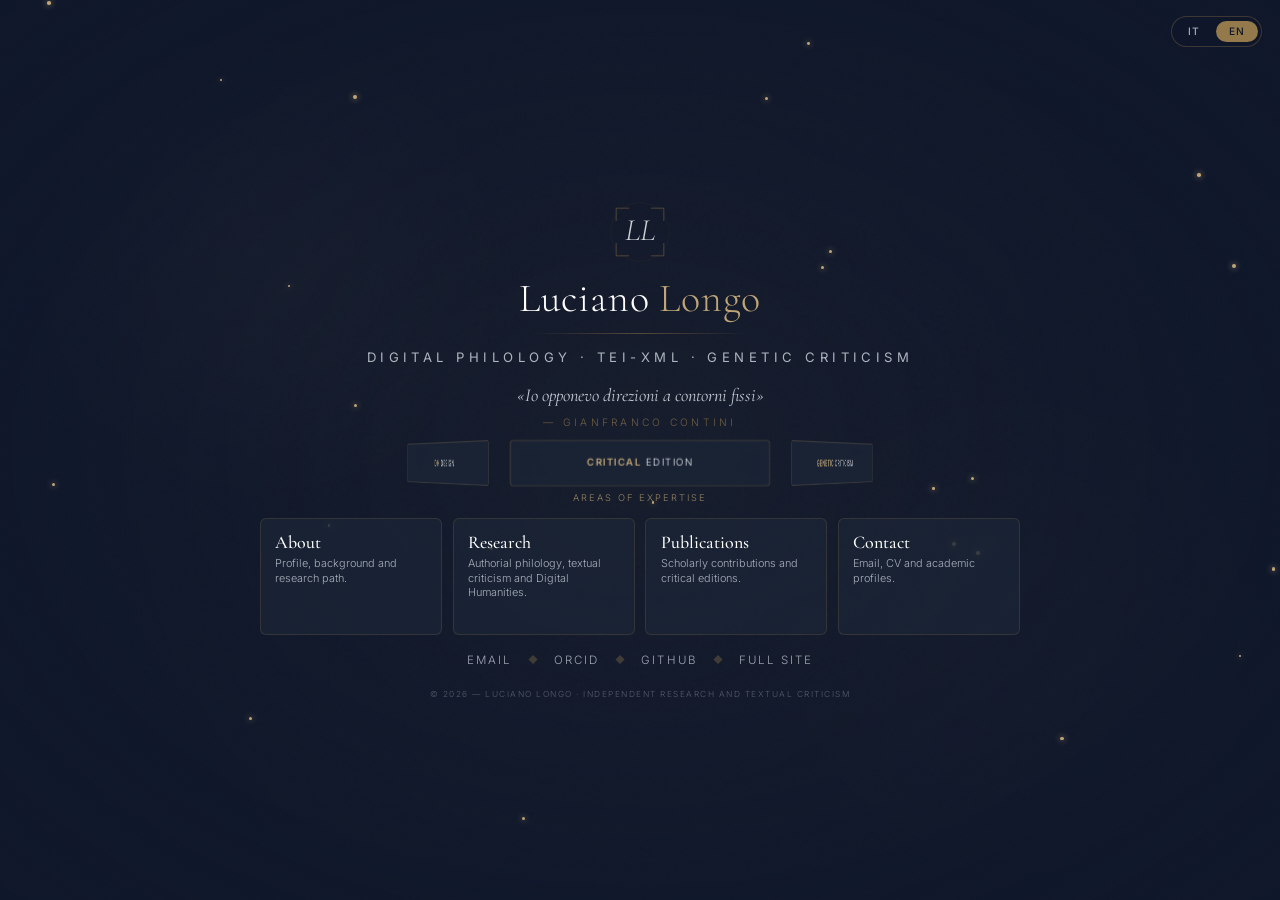
==== commit 5540729b: "Load Google Fonts asynchronously to speed first paint The stylesheet from fonts.googleapis.com was r" ====
--- a/index.html
+++ b/index.html
@@ -29,7 +29,9 @@
 
 <link rel="preconnect" href="https://fonts.googleapis.com">
 <link rel="preconnect" href="https://fonts.gstatic.com" crossorigin>
-<link href="https://fonts.googleapis.com/css2?family=Cormorant+Garamond:ital,wght@0,300;0,400;0,500;1,300;1,400&family=Inter:wght@300;400;500&display=swap" rel="stylesheet">
+<link rel="preload" as="style" href="https://fonts.googleapis.com/css2?family=Cormorant+Garamond:ital,wght@0,300;0,400;0,500;1,300;1,400&family=Inter:wght@300;400;500&display=swap">
+<link rel="stylesheet" href="https://fonts.googleapis.com/css2?family=Cormorant+Garamond:ital,wght@0,300;0,400;0,500;1,300;1,400&family=Inter:wght@300;400;500&display=swap" media="print" onload="this.media='all'">
+<noscript><link rel="stylesheet" href="https://fonts.googleapis.com/css2?family=Cormorant+Garamond:ital,wght@0,300;0,400;0,500;1,300;1,400&family=Inter:wght@300;400;500&display=swap"></noscript>
 
 <link rel="stylesheet" href="entry.css">
 </head>
--- a/entry.css
+++ b/entry.css
@@ -17,6 +17,7 @@
   line-height:1.6; overflow-x:hidden;
   display:flex; align-items:center; justify-content:center;
   padding:1.1rem 1.25rem;
+  -webkit-tap-highlight-color:transparent;
 }
 svg{display:block}
 a{color:inherit;text-decoration:none}
@@ -110,26 +111,33 @@
 @media(min-width:720px){.map{grid-template-columns:repeat(4,1fr)}}
 .door{position:relative;overflow:hidden;display:flex;flex-direction:column;align-items:flex-start;
   text-align:left;gap:.2rem;padding:.85rem .9rem .9rem;
-  background:rgba(30,41,59,.5);border:1px solid rgba(148,122,75,.18);border-radius:6px;
-  backdrop-filter:blur(6px);-webkit-backdrop-filter:blur(6px);
+  background:rgba(27,37,54,.82);border:1px solid rgba(148,122,75,.22);border-radius:6px;
   transition:transform .35s var(--ease),border-color .35s var(--ease),background .35s var(--ease),box-shadow .35s var(--ease);
-  min-height:98px}
-/* luce che attraversa la porta in continuo */
-.door::before{content:'';position:absolute;top:0;left:-60%;width:45%;height:100%;
+  min-height:98px;touch-action:manipulation}
+/* luce che attraversa la porta — solo transform (compositor), niente tremolii */
+.door::before{content:'';position:absolute;top:0;left:0;width:45%;height:100%;
   background:linear-gradient(100deg,transparent,rgba(191,165,119,.12),transparent);
-  transform:skewX(-18deg);animation:sweep 6s ease-in-out infinite;pointer-events:none}
+  transform:translateX(-160%) skewX(-18deg);animation:sweep 6s ease-in-out infinite;pointer-events:none;will-change:transform}
 .door:nth-child(2)::before{animation-delay:1.4s}
 .door:nth-child(3)::before{animation-delay:2.8s}
 .door:nth-child(4)::before{animation-delay:4.2s}
-@keyframes sweep{0%{left:-60%}45%,100%{left:130%}}
-.door:hover,.door:focus-visible{transform:translateY(-5px);border-color:var(--gold);
-  background:rgba(30,41,59,.85);box-shadow:0 14px 34px -12px rgba(148,122,75,.55);outline:none}
+@keyframes sweep{0%{transform:translateX(-160%) skewX(-18deg)}45%,100%{transform:translateX(330%) skewX(-18deg)}}
+/* stato attivo: sollevamento SOLO dove c'è un vero hover (mouse) + focus da tastiera */
+.door:focus-visible{transform:translateY(-5px);border-color:var(--gold);
+  background:rgba(30,41,59,.92);box-shadow:0 14px 34px -12px rgba(148,122,75,.55);outline:none}
+.door:focus-visible .go{opacity:1;transform:translateX(0)}
+@media(hover:hover){
+  .door:hover{transform:translateY(-5px);border-color:var(--gold);
+    background:rgba(30,41,59,.92);box-shadow:0 14px 34px -12px rgba(148,122,75,.55)}
+  .door:hover .go{opacity:1;transform:translateX(0)}
+}
+/* su touch: feedback immediato alla pressione, senza hover "appiccicato" */
+.door:active{border-color:var(--gold);background:rgba(30,41,59,.92)}
 .door>*{position:relative;z-index:1}
 .door .name{font-family:'Cormorant Garamond',serif;font-size:1.12rem;font-weight:500;color:#fff;line-height:1.1}
 .door .desc{font-size:.68rem;color:rgba(226,232,240,.72);line-height:1.35}
 .door .go{margin-top:auto;font-size:.64rem;letter-spacing:.06em;color:rgba(191,165,119,.85);
   opacity:0;transform:translateX(-4px);transition:opacity .3s var(--ease),transform .3s var(--ease)}
-.door:hover .go,.door:focus-visible .go{opacity:1;transform:translateX(0)}
 
 /* link rapidi */
 .quick{display:flex;flex-wrap:wrap;align-items:center;justify-content:center;gap:.65rem 1rem;margin-top:.3rem}
@@ -154,3 +162,15 @@
   .stroke-draw{stroke-dashoffset:0}
   #stardust,#teitags,.carousel-wrap{display:none}
 }
+
+/* ---------- ALLEGGERIMENTO MOBILE (prestazioni) ---------- */
+@media(max-width:768px){
+  /* bagliori: restano come sfondo statico, niente animazione continua + blur ridotto */
+  .glow,.glow-2,.glow-3{animation:none}
+  .glow{filter:blur(90px)}
+  .glow-2,.glow-3{filter:blur(60px)}
+  /* la grana SVG (feTurbulence) è costosa: via su mobile */
+  .grain{display:none}
+  /* meno backdrop-blur su barra lingua per non appesantire la GPU */
+  .lang-bar{backdrop-filter:none;-webkit-backdrop-filter:none;background:rgba(15,23,42,.85)}
+}
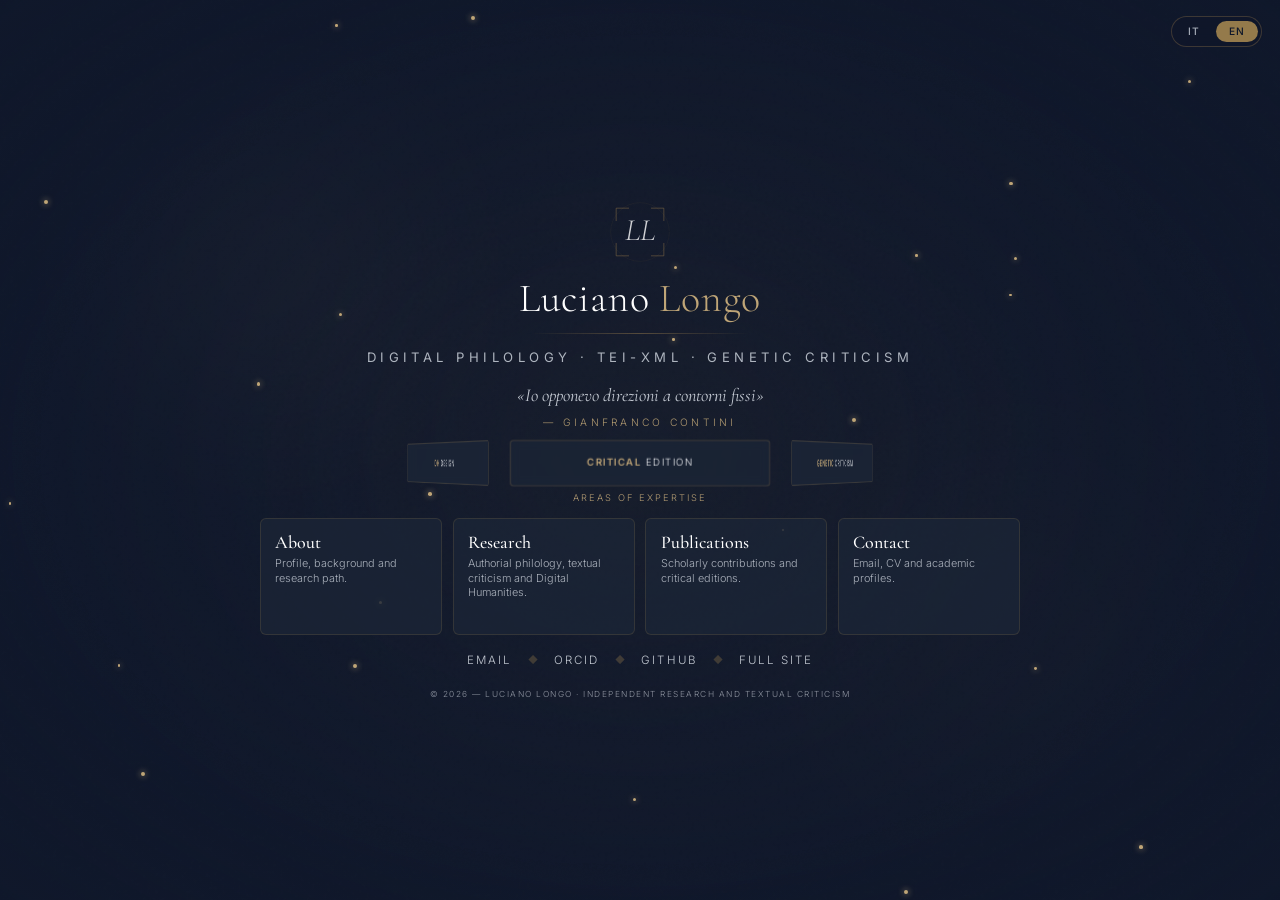
==== commit ccbadfa7: "SEO: richer entry title/description, Person schema, llms.txt Entry page (/) SEO improvements flagged" ====
--- a/index.html
+++ b/index.html
@@ -4,7 +4,7 @@
 <meta charset="UTF-8">
 <meta name="viewport" content="width=device-width, initial-scale=1.0">
 <meta name="theme-color" content="#0f172a">
-<meta name="description" content="Luciano Longo — Digital philology, textual criticism and TEI/XML encoding. Entry map to the academic portfolio.">
+<meta name="description" content="Luciano Longo — independent researcher in digital philology, textual criticism and TEI/XML scholarly digital editing. Portfolio in English and Italian.">
 <meta name="author" content="Luciano Longo">
 <meta name="robots" content="index, follow">
 <link rel="canonical" href="https://luciano-longo77.github.io/">
@@ -13,19 +13,54 @@
 <link rel="alternate" hreflang="x-default" href="https://luciano-longo77.github.io/">
 
 <meta property="og:type" content="website">
-<meta property="og:title" content="Luciano Longo | Digital Philology">
-<meta property="og:description" content="Digital philology and textual criticism. Entry point to Luciano Longo's portfolio.">
+<meta property="og:title" content="Luciano Longo — Digital Philology &amp; Textual Criticism">
+<meta property="og:description" content="Independent researcher in digital philology, textual criticism and TEI/XML scholarly digital editing. Portfolio in English and Italian.">
 <meta property="og:url" content="https://luciano-longo77.github.io/">
 <meta property="og:locale" content="en_US">
 <meta property="og:locale:alternate" content="it_IT">
 <meta property="og:image" content="https://luciano-longo77.github.io/banner.webp">
 <meta name="twitter:card" content="summary_large_image">
 
+<script type="application/ld+json">
+{
+  "@context": "https://schema.org",
+  "@graph": [
+    {
+      "@type": "Person",
+      "@id": "https://luciano-longo77.github.io/#luciano-longo",
+      "name": "Luciano Longo",
+      "url": "https://luciano-longo77.github.io/",
+      "jobTitle": "Independent researcher in Digital Philology",
+      "knowsAbout": [
+        "Digital philology",
+        "Textual criticism",
+        "Genetic criticism",
+        "TEI/XML encoding",
+        "Digital Humanities",
+        "Scholarly digital editing"
+      ],
+      "sameAs": [
+        "https://orcid.org/0009-0005-7557-7546",
+        "https://github.com/luciano-longo77"
+      ]
+    },
+    {
+      "@type": "WebSite",
+      "@id": "https://luciano-longo77.github.io/#website",
+      "url": "https://luciano-longo77.github.io/",
+      "name": "Luciano Longo — Digital Philology",
+      "inLanguage": ["en", "it"],
+      "publisher": { "@id": "https://luciano-longo77.github.io/#luciano-longo" }
+    }
+  ]
+}
+</script>
+
 <link rel="icon" href="favicon.svg" type="image/svg+xml">
 <link rel="apple-touch-icon" href="favicon.svg">
 <link rel="manifest" href="site.webmanifest">
 
-<title>Luciano Longo | Digital Philology</title>
+<title>Luciano Longo — Digital Philology &amp; Textual Criticism</title>
 
 <link rel="preconnect" href="https://fonts.googleapis.com">
 <link rel="preconnect" href="https://fonts.gstatic.com" crossorigin>
--- a/entry.css
+++ b/entry.css
@@ -79,7 +79,7 @@
   color:rgba(226,232,240,.75);font-weight:400}
 .quote{font-family:'Cormorant Garamond',serif;font-style:italic;font-weight:400;
   font-size:clamp(1rem,3.4vw,1.14rem);color:rgba(226,232,240,.85);margin-top:.85rem;line-height:1.45}
-.quote-src{margin-top:.4rem;font-size:.64rem;letter-spacing:.32em;text-transform:uppercase;color:rgba(148,122,75,.7)}
+.quote-src{margin-top:.4rem;font-size:.64rem;letter-spacing:.32em;text-transform:uppercase;color:rgba(191,165,119,.9)}
 
 /* ---------- CAROSELLO 3D (competenze) ---------- */
 .carousel-wrap{perspective:1100px;height:40px;margin:.75rem 0 0;display:flex;justify-content:center;align-items:center;pointer-events:none}
@@ -92,7 +92,7 @@
   backface-visibility:hidden;backdrop-filter:blur(4px);-webkit-backdrop-filter:blur(4px)}
 .c-card span{font-size:.5rem;letter-spacing:.12em;text-transform:uppercase;color:#f8fafc;white-space:nowrap;padding:0 .3rem}
 .c-card b{color:var(--gold-light);font-weight:600}
-.c-hint{margin-top:.5rem;font-size:.58rem;letter-spacing:.22em;text-transform:uppercase;color:rgba(191,165,119,.75)}
+.c-hint{margin-top:.5rem;font-size:.58rem;letter-spacing:.22em;text-transform:uppercase;color:rgba(191,165,119,.92)}
 
 /* ---------- SELETTORE LINGUA (angolo alto-destra) ---------- */
 .lang-bar{position:fixed;top:1rem;right:1.1rem;z-index:30;display:inline-flex;gap:.2rem;padding:.22rem;
@@ -141,19 +141,19 @@
 
 /* link rapidi */
 .quick{display:flex;flex-wrap:wrap;align-items:center;justify-content:center;gap:.65rem 1rem;margin-top:.3rem}
-.quick a{font-size:.72rem;letter-spacing:.18em;text-transform:uppercase;color:rgba(226,232,240,.68);
+.quick a{font-size:.72rem;letter-spacing:.18em;text-transform:uppercase;color:rgba(226,232,240,.84);
   position:relative;padding:.2rem 0;transition:color .3s ease}
 .quick a::after{content:'';position:absolute;left:0;bottom:-1px;width:0;height:1px;background:var(--gold);transition:width .3s ease}
 .quick a:hover{color:var(--gold-light)}
 .quick a:hover::after{width:100%}
 .quick .sep{color:rgba(148,122,75,.35);font-size:.6rem}
 
-footer{margin-top:.95rem;font-size:.52rem;letter-spacing:.18em;text-transform:uppercase;color:rgba(226,232,240,.32)}
+footer{margin-top:.95rem;font-size:.52rem;letter-spacing:.18em;text-transform:uppercase;color:rgba(226,232,240,.6)}
 
 /* ---------- fade-in a cascata ---------- */
-.fade{opacity:0;animation:fade 1s ease-out forwards}
-.d1{animation-delay:.15s}.d2{animation-delay:.35s}.d3{animation-delay:.55s}
-.d4{animation-delay:.75s}.d5{animation-delay:.95s}.d6{animation-delay:1.15s}.d7{animation-delay:1.35s}
+.fade{opacity:0;animation:fade .6s ease-out forwards}
+.d1{animation-delay:.04s}.d2{animation-delay:.1s}.d3{animation-delay:.17s}
+.d4{animation-delay:.24s}.d5{animation-delay:.31s}.d6{animation-delay:.38s}.d7{animation-delay:.45s}
 @keyframes fade{from{opacity:0;transform:translateY(14px)}to{opacity:1;transform:translateY(0)}}
 
 @media(prefers-reduced-motion:reduce){
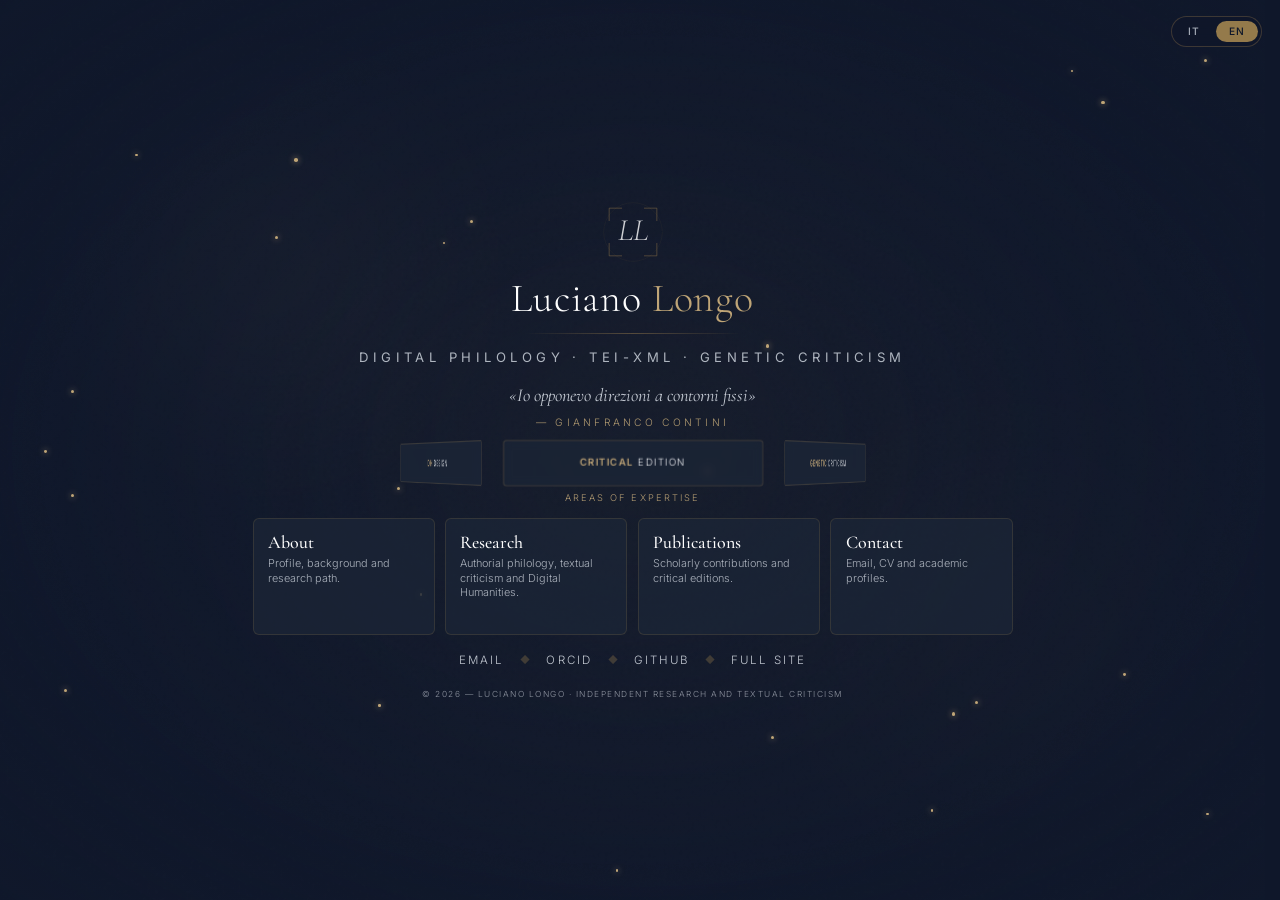
==== commit c3426f3c: "Update sameAs array in index.html Added a new profile link to the sameAs array." ====
--- a/index.html
+++ b/index.html
@@ -41,7 +41,8 @@
       ],
       "sameAs": [
         "https://orcid.org/0009-0005-7557-7546",
-        "https://github.com/luciano-longo77"
+        "https://github.com/luciano-longo77",
+        "https://bsky.app/profile/lucianolongo.bsky.social"
       ]
     },
     {
--- a/entry.css
+++ b/entry.css
@@ -9,7 +9,7 @@
   --ease:cubic-bezier(.4,0,.2,1);
 }
 *,*::before,*::after{box-sizing:border-box;margin:0;padding:0}
-html{-webkit-text-size-adjust:100%}
+html{-webkit-text-size-adjust:100%;scrollbar-gutter:stable}
 body{
   min-height:100vh; min-height:100svh;
   background:var(--brand-900); color:var(--brand-200);
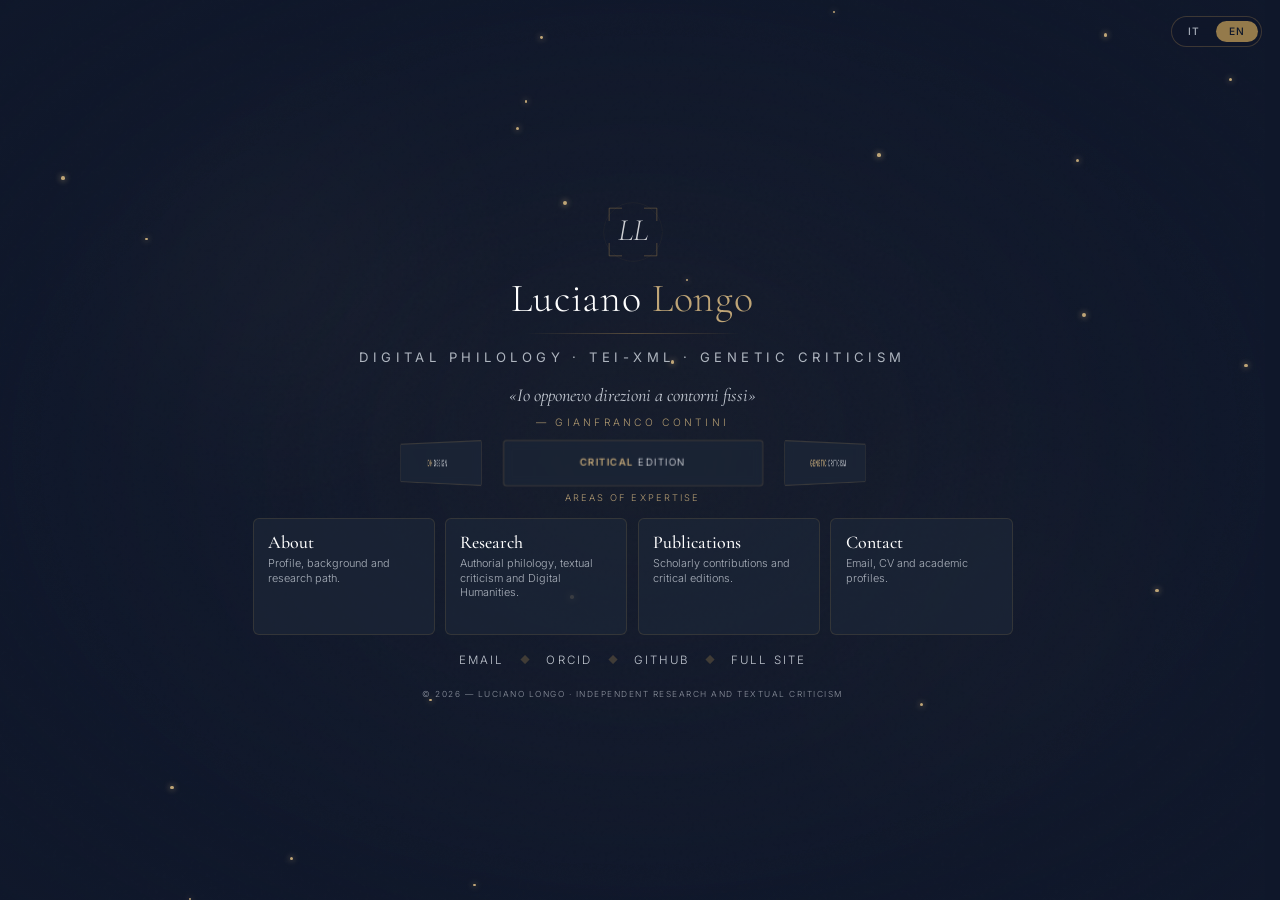
==== commit 1f509e2a: "Add additional profile links in index.html" ====
--- a/index.html
+++ b/index.html
@@ -42,7 +42,8 @@
       "sameAs": [
         "https://orcid.org/0009-0005-7557-7546",
         "https://github.com/luciano-longo77",
-        "https://bsky.app/profile/lucianolongo.bsky.social"
+        "https://bsky.app/profile/lucianolongo.bsky.social",
+        "https://cv.hal.science/longo-luciano"
       ]
     },
     {
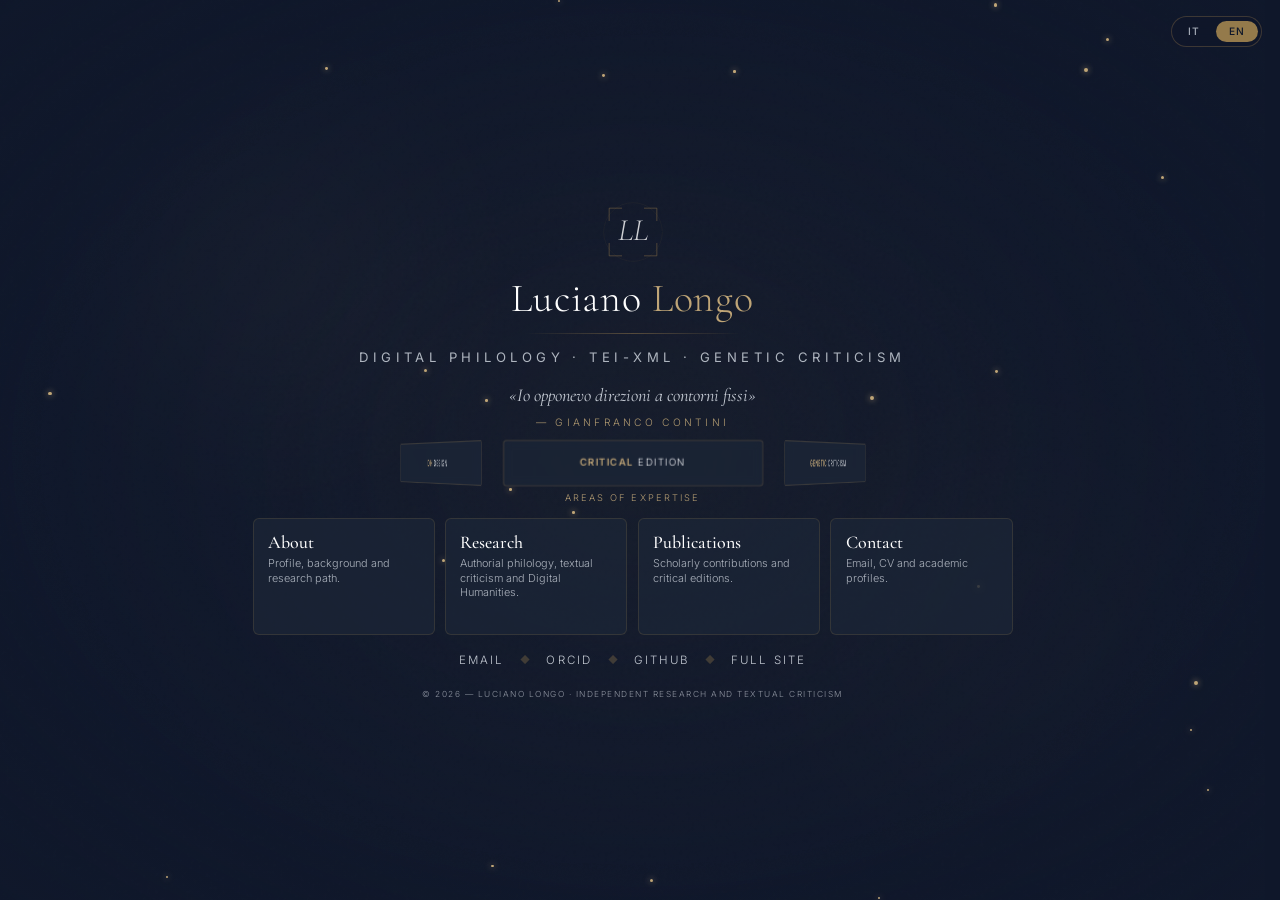
==== commit 84b89664: "Enhance accessibility with skip link and main ID Added skip link for accessibility and modified main" ====
--- a/index.html
+++ b/index.html
@@ -71,8 +71,15 @@
 <noscript><link rel="stylesheet" href="https://fonts.googleapis.com/css2?family=Cormorant+Garamond:ital,wght@0,300;0,400;0,500;1,300;1,400&family=Inter:wght@300;400;500&display=swap"></noscript>
 
 <link rel="stylesheet" href="entry.css">
+<style>
+  .skip-link { position:absolute; top:-100%; left:0; z-index:100; background:#0f172a; color:#fff;
+    padding:10px 20px; font-size:.75rem; text-transform:uppercase; letter-spacing:.1em;
+    text-decoration:none; transition:top .3s ease; }
+  .skip-link:focus { top:0; outline:2px solid #947a4b; outline-offset:2px; }
+</style>
 </head>
 <body>
+  <a href="#main-content" class="skip-link">Salta al contenuto · Skip to content</a>
   <div class="bg-layer" aria-hidden="true">
     <div class="glow"></div><div class="glow-2"></div><div class="glow-3"></div>
     <div class="vignette"></div><div class="grain"></div>
@@ -86,7 +93,7 @@
     <button type="button" class="lang-btn active" data-lang="en" aria-pressed="true" lang="en">EN</button>
   </div>
 
-  <main>
+  <main id="main-content">
     <!-- Logo -->
     <div class="logo fade d1">
       <div class="float"><div class="breathe">
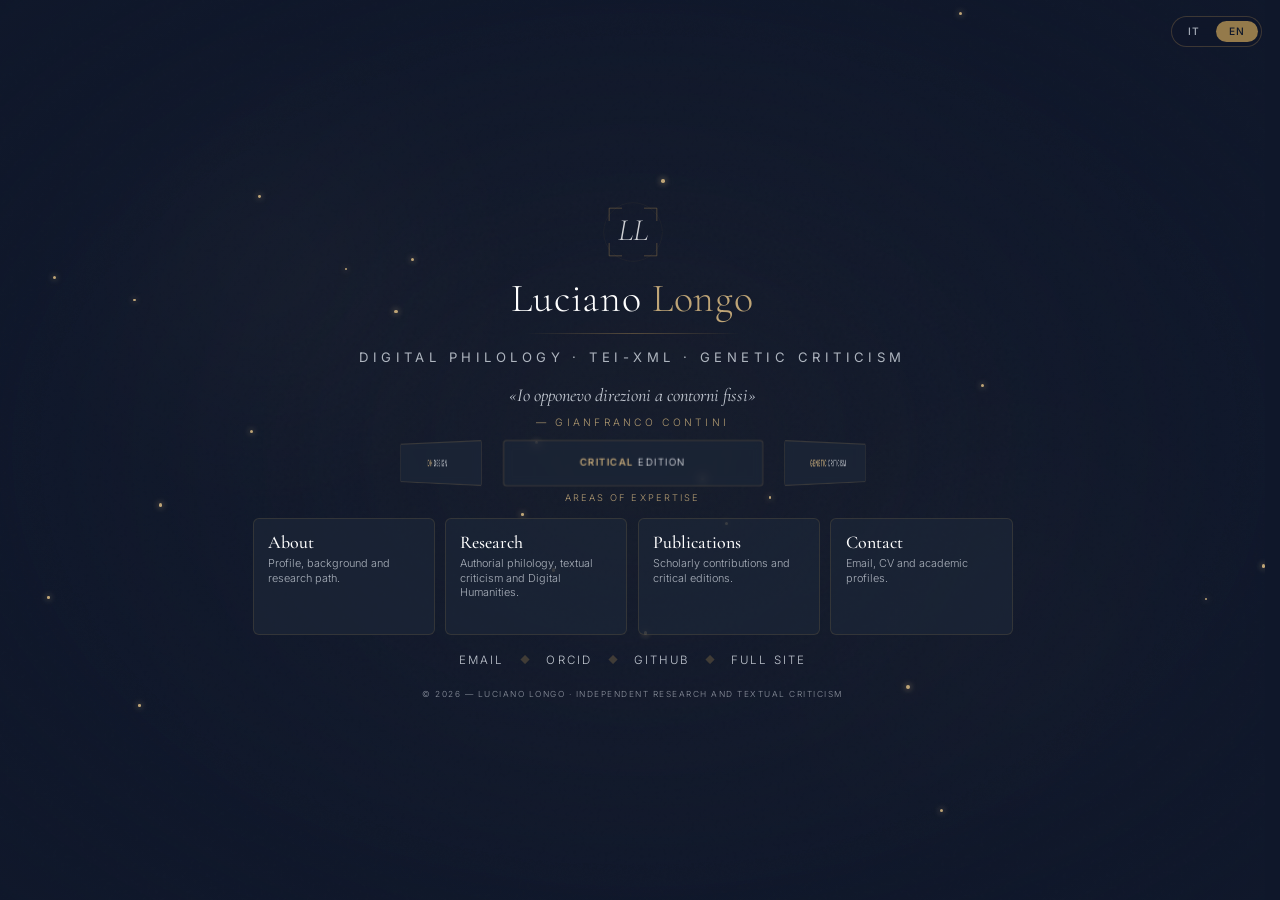
==== commit 681859cf: "Enhance meta tags for social media sharing Added Open Graph and Twitter meta tags for improved socia" ====
--- a/index.html
+++ b/index.html
@@ -19,7 +19,13 @@
 <meta property="og:locale" content="en_US">
 <meta property="og:locale:alternate" content="it_IT">
 <meta property="og:image" content="https://luciano-longo77.github.io/banner.webp">
+<meta property="og:image:alt" content="Luciano Longo portfolio banner — digital philology and TEI/XML">
+<meta property="og:image:type" content="image/webp">
+<meta property="og:image:width" content="1664">
+<meta property="og:image:height" content="928">
 <meta name="twitter:card" content="summary_large_image">
+<meta name="twitter:image" content="https://luciano-longo77.github.io/banner.webp">
+<meta name="twitter:image:alt" content="Luciano Longo portfolio banner — digital philology and TEI/XML">
 
 <script type="application/ld+json">
 {
